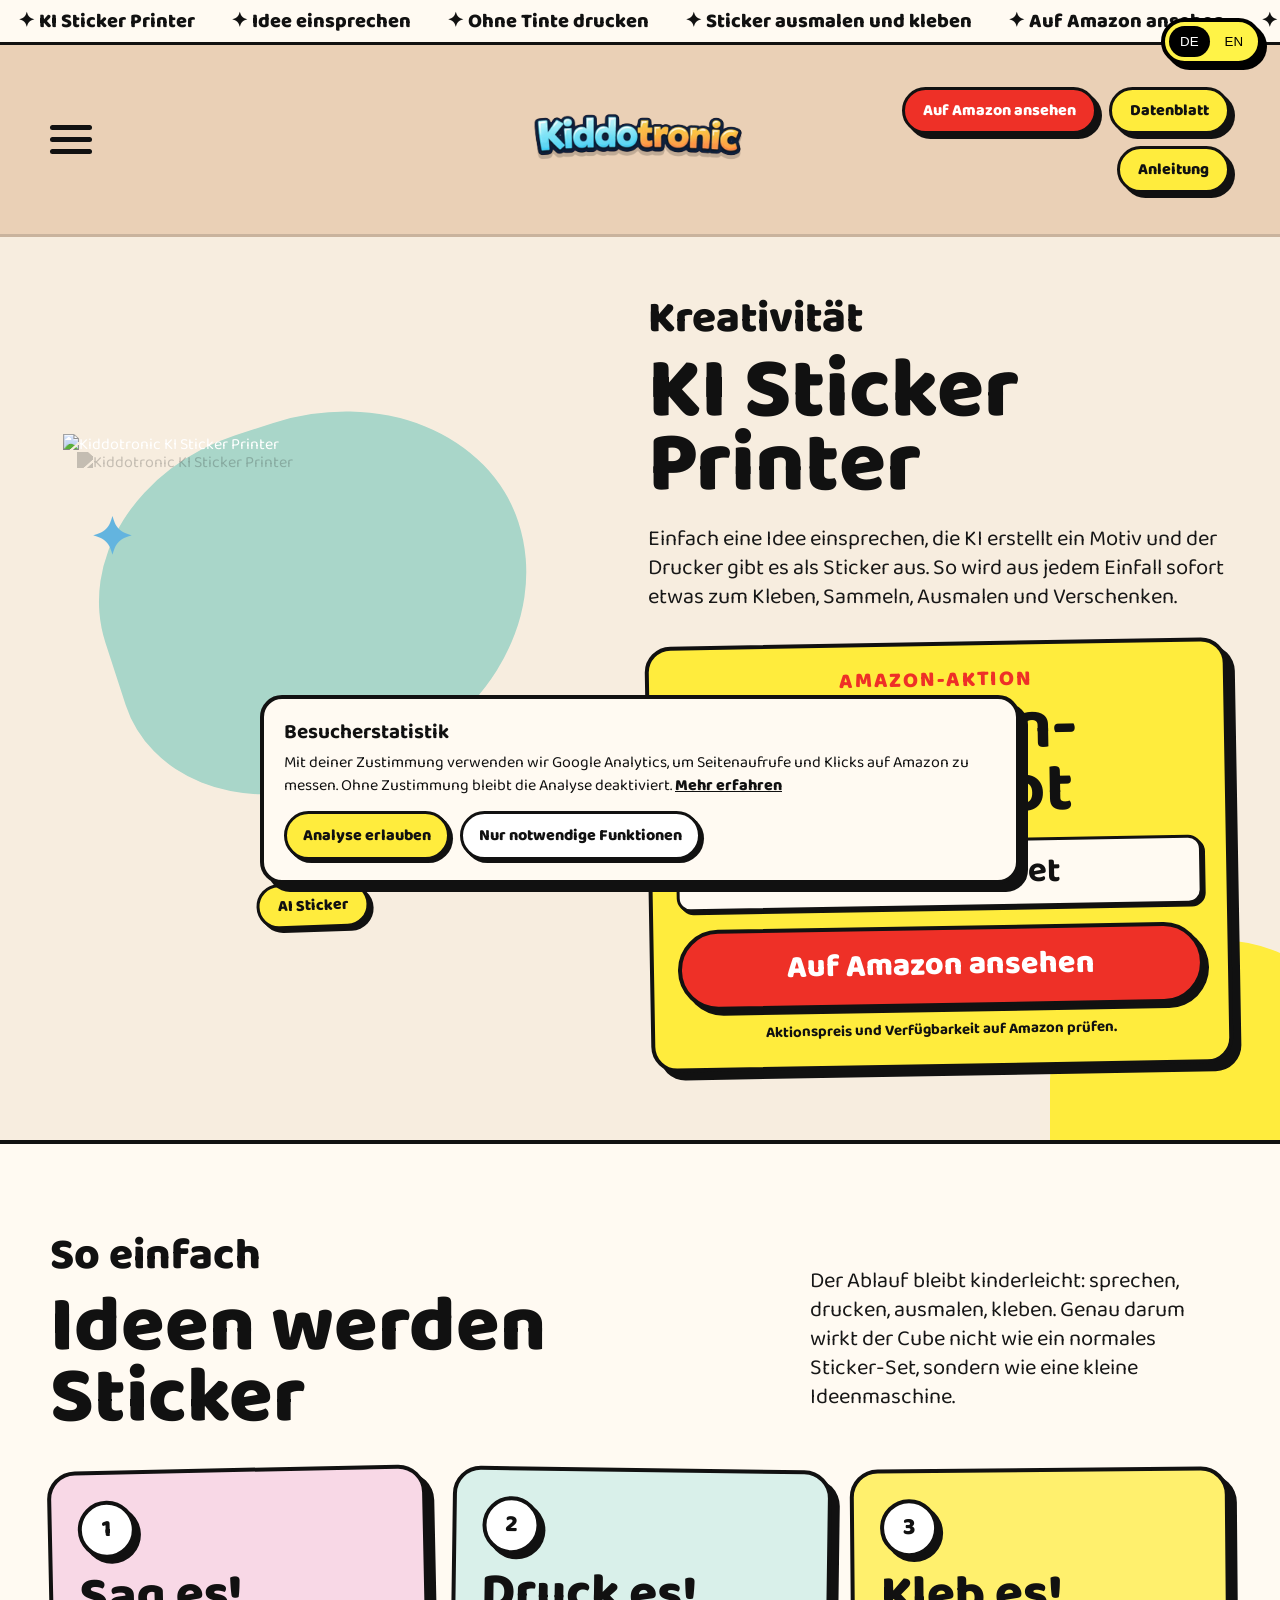
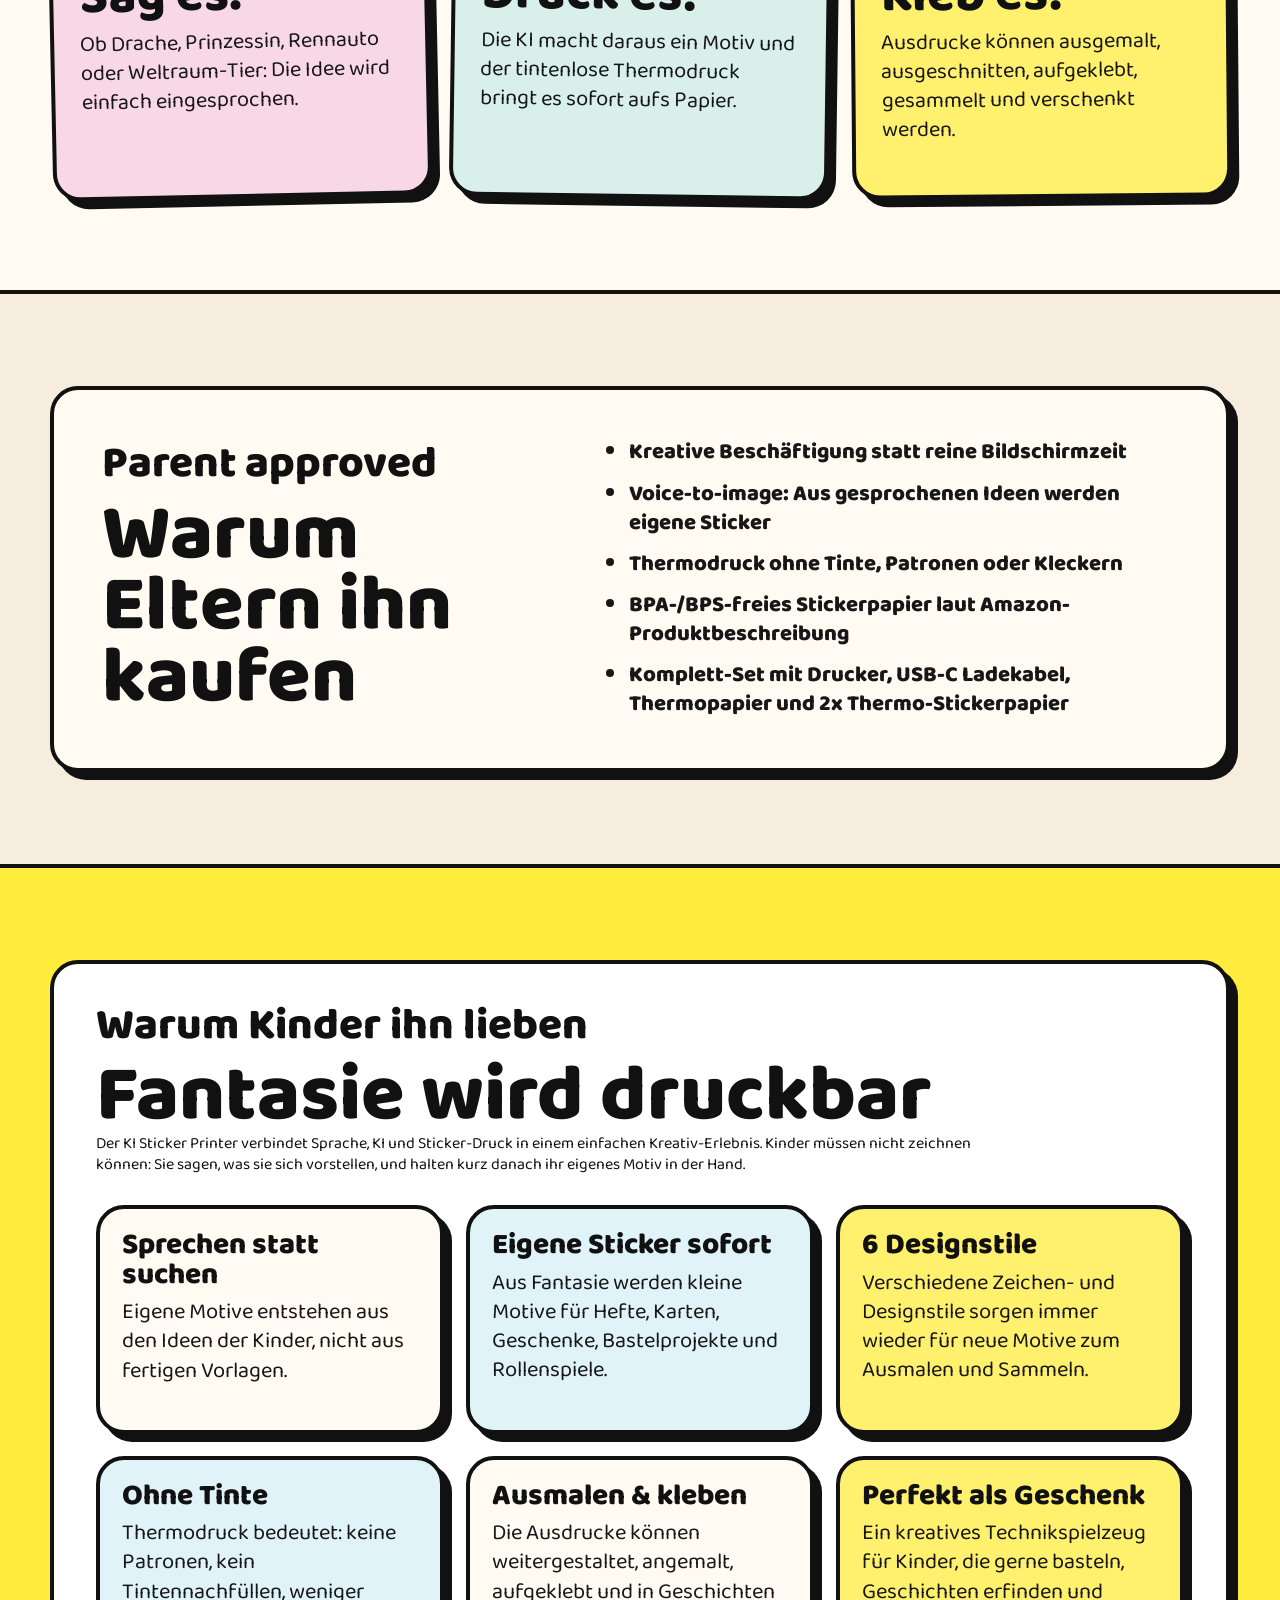
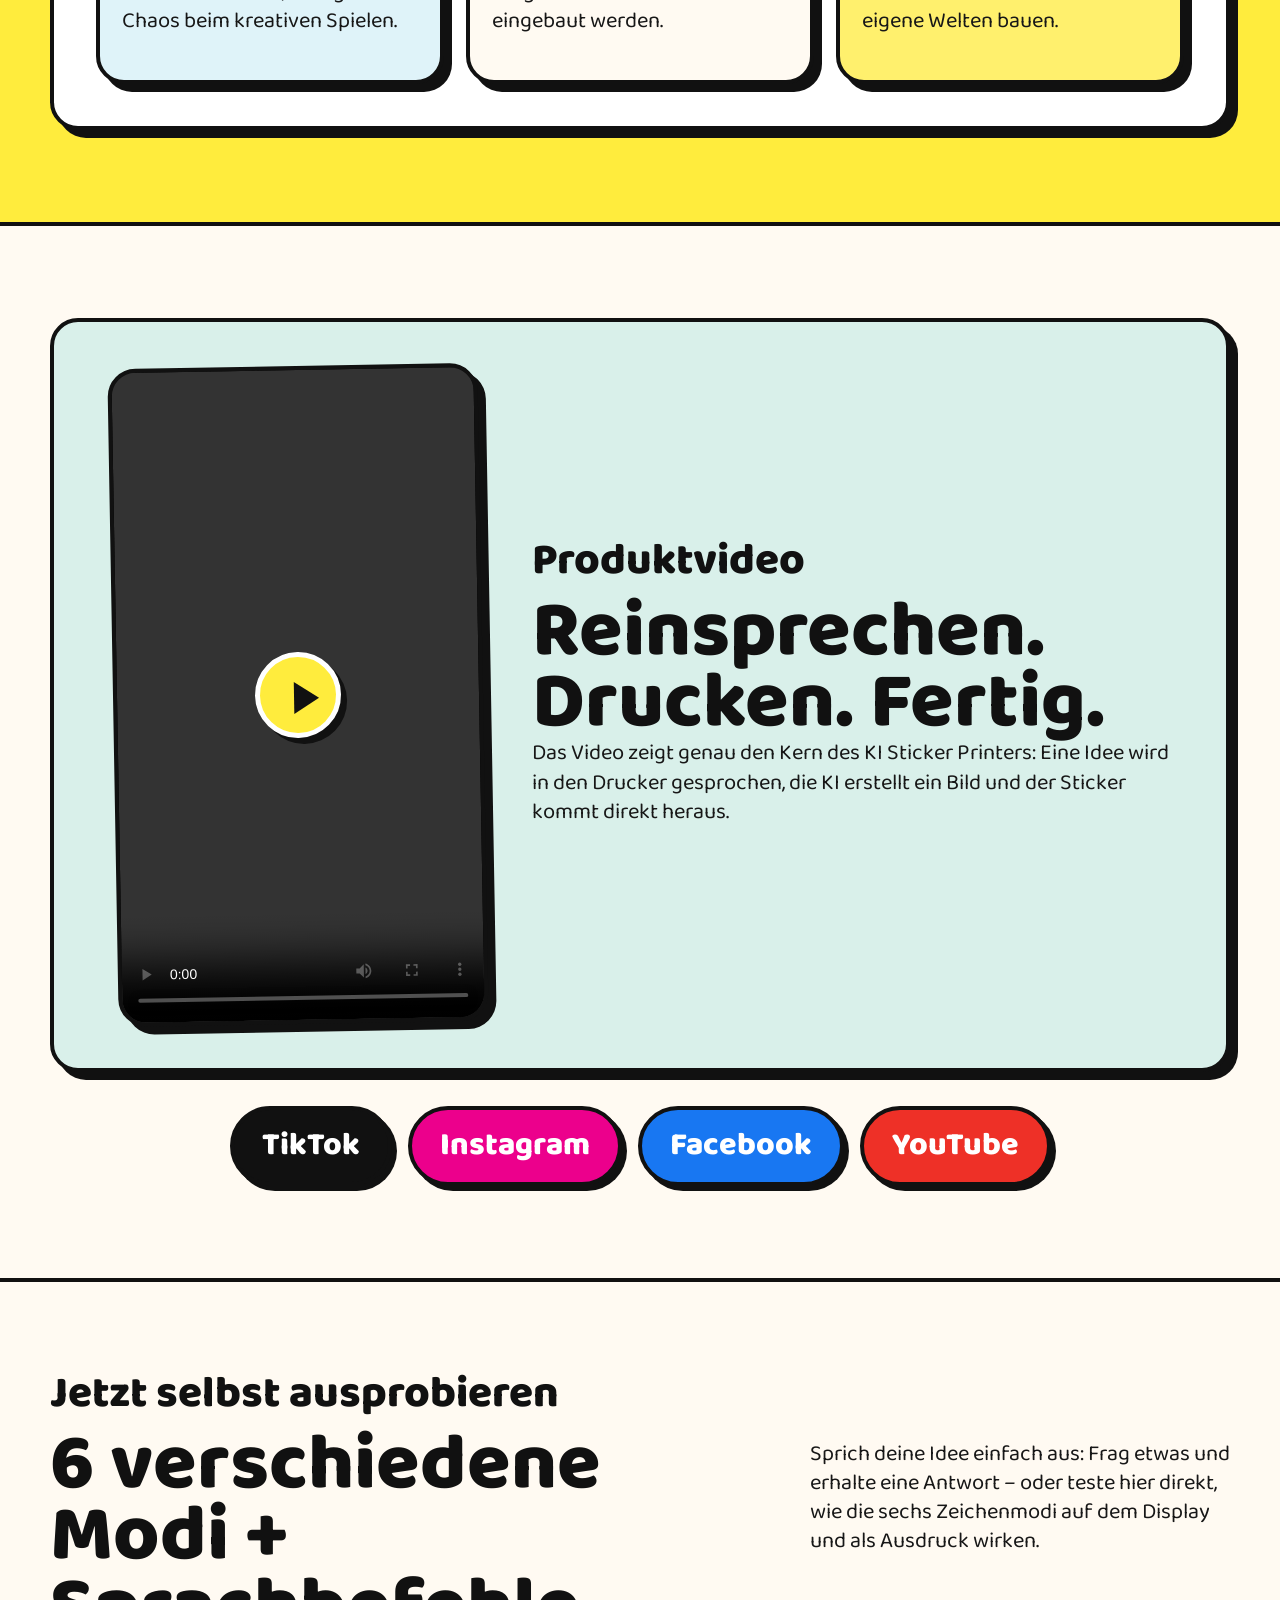
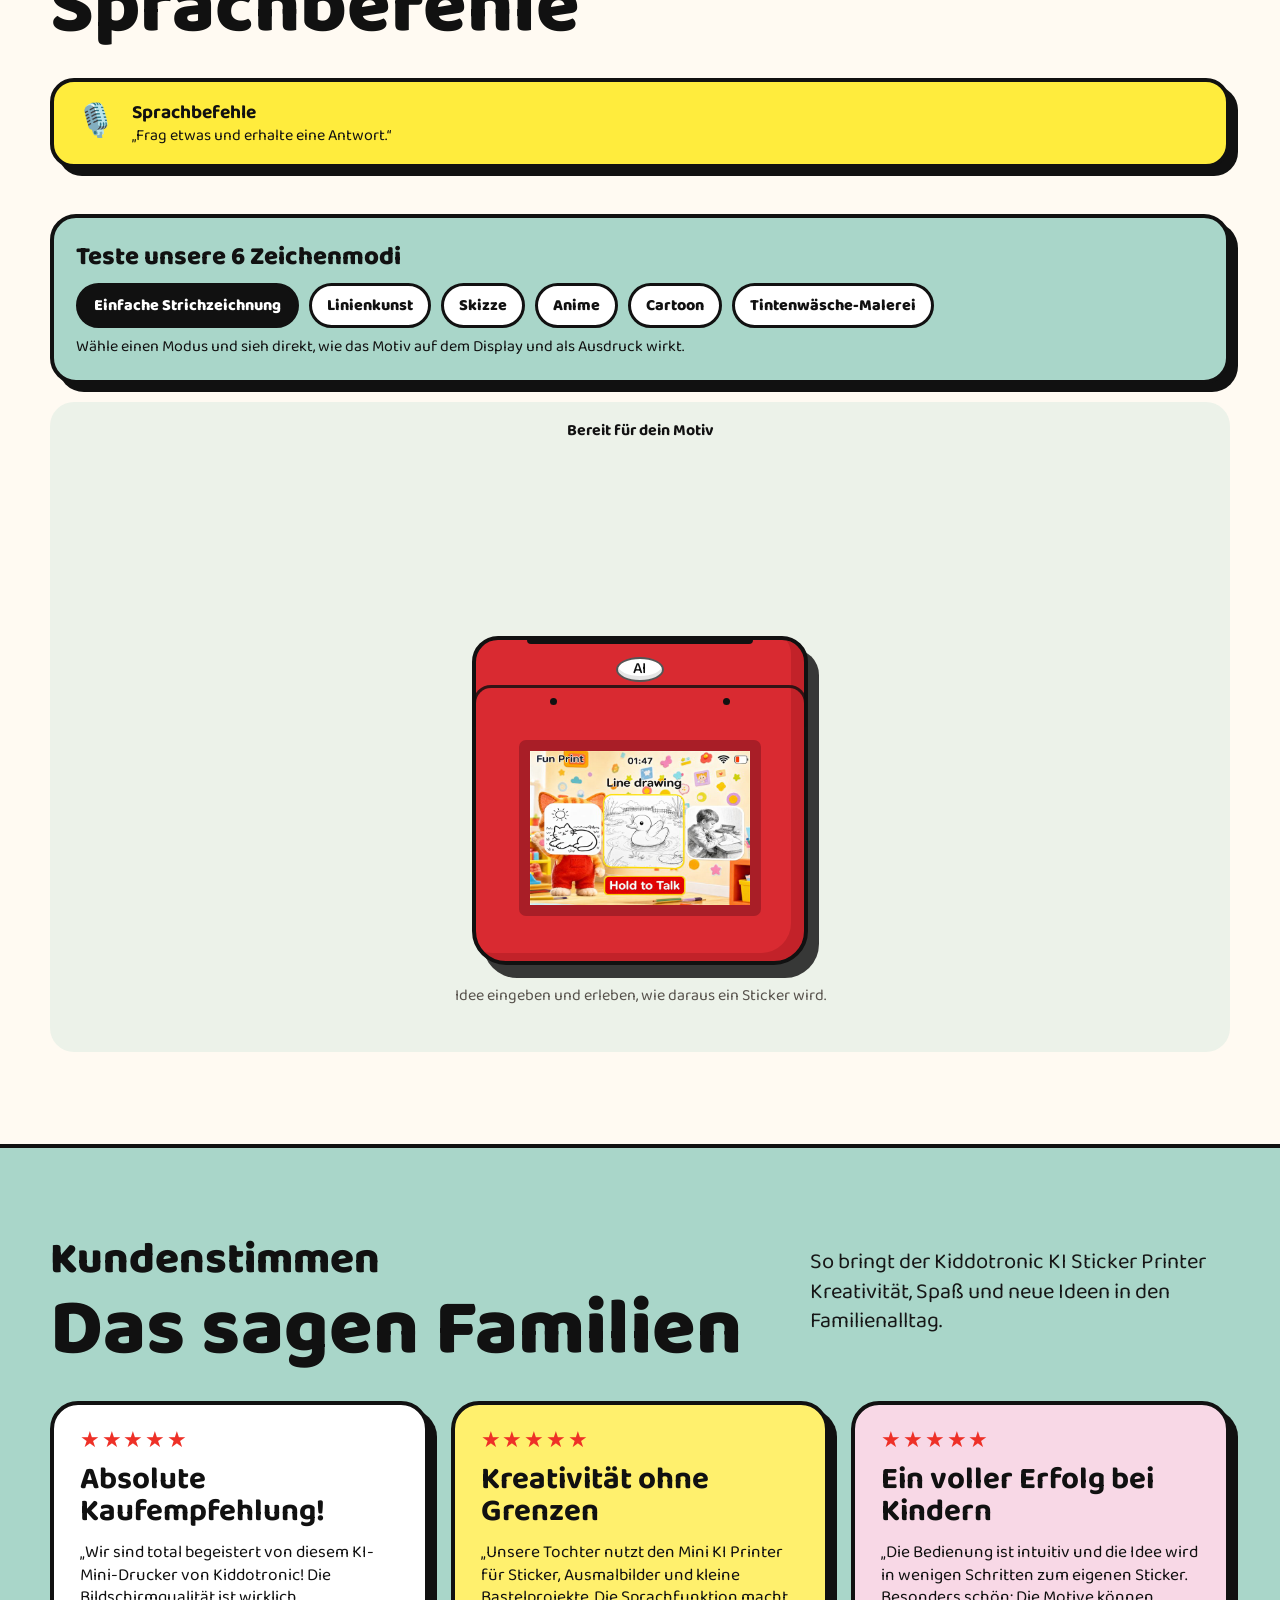
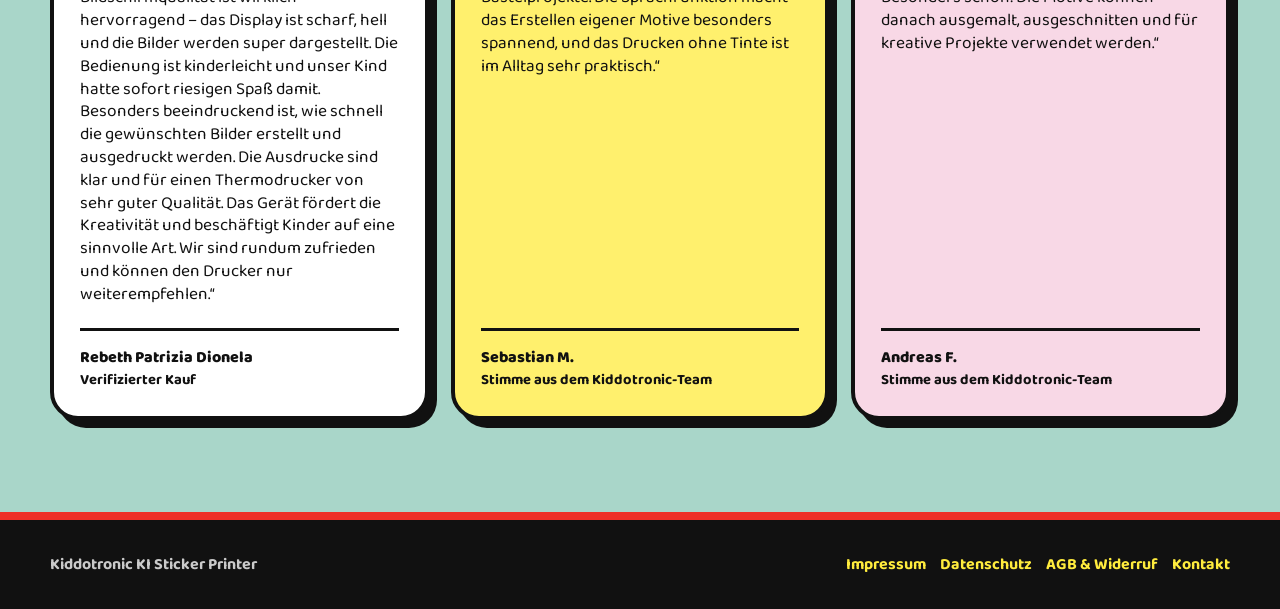
==== index.html @ a95af8b5 "Load fonts locally for privacy" ====
<!DOCTYPE html>
<html lang="de">
<head>
      <link rel="stylesheet" href="fonts.css">
<script src="analytics.js" defer></script>
<meta charset="UTF-8" />
  <meta name="viewport" content="width=device-width, initial-scale=1.0" />
  <meta name="facebook-domain-verification" content="bxe7od254wawn2iqe3v08ebolz5124" />
  <meta name="description" content="Kiddotronic KI Sticker Printer: Idee einsprechen, KI-Motiv erstellen und kreative Sticker sofort drucken." />
  <title>Kiddotronic | KI Sticker Printer</title>
  <link rel="icon" href="/favicon.svg" type="image/svg+xml">
  <link rel="alternate icon" href="/logo-kiddotronic_transparent-01%5B1%5D.png" type="image/png">
  <link rel="apple-touch-icon" href="/logo-kiddotronic_transparent-01%5B1%5D.png">
  <meta property="og:image" content="https://kiddotronic.com/logo-kiddotronic_transparent-01%5B1%5D.png">
  <meta property="og:site_name" content="Kiddotronic">

  <script type="application/ld+json">
    {
      "@context": "https://schema.org",
      "@type": "Organization",
      "name": "Kiddotronic",
      "url": "https://kiddotronic.com/",
      "logo": "https://kiddotronic.com/logo-kiddotronic_transparent-01%5B1%5D.png",
      "sameAs": ["https://www.instagram.com/kiddotronic/", "https://www.facebook.com/people/Kiddotronic/61590420814202/", "https://www.tiktok.com/@kiddotronic", "https://youtube.com/@kiddotronic?si=j9I9fKxgDftwig69"],
      "parentOrganization": { "@type": "Organization", "name": "SEMA Solutions e.U." }
    }
  </script>
  <style>
    :root {
      --ink: #111111;
      --paper: #f7eddf;
      --paper-light: #fffaf2;
      --sand: #ead0b6;
      --mint: #a9d6c9;
      --yellow: #ffec3d;
      --red: #ee3027;
      --blue: #63b4df;
      --pink: #f5aac8;
      --white: #fff;
      --shadow: 8px 8px 0 var(--ink);
    }

    * { box-sizing: border-box; }
    html { scroll-behavior: smooth; }

    body {
      margin: 0;
      min-height: 100vh;
      font-family: "Baloo 2", Arial, sans-serif;
      color: var(--ink);
      background: var(--paper);
      line-height: 1.32;
      overflow-x: hidden;
    }

    h1, h2, h3, p { margin-top: 0; }

    h1, h2, .approved-title, .step-card strong, .benefit-item strong, .hero-kicker, .section-kicker {
      font-family: "Baloo 2", Arial, sans-serif !important;
      color: var(--ink) !important;
      -webkit-text-stroke: 0 !important;
      text-shadow: none !important;
      letter-spacing: 0 !important;
      font-weight: 800 !important;
      font-style: normal !important;
      text-transform: none;
    }

    .marquee {
      overflow: hidden;
      white-space: nowrap;
      background: var(--paper-light);
      border-bottom: 3px solid var(--ink);
      font-weight: 800;
      font-size: clamp(1rem, 2vw, 1.25rem);
    }

    .marquee-track {
      display: inline-flex;
      min-width: 200%;
      animation: scroll 24s linear infinite;
    }

    .marquee-track span { padding: 8px 18px; }

    @keyframes scroll {
      from { transform: translateX(0); }
      to { transform: translateX(-50%); }
    }

    .container {
      width: min(1180px, calc(100% - 36px));
      margin: 0 auto;
    }

    .nav {
      position: relative;
      z-index: 10;
      background: var(--sand);
      border-bottom: 3px solid rgba(16,16,16,.15);
    }

    .nav .container {
      min-height: 84px;
      display: grid;
      grid-template-columns: 1fr auto 1fr;
      align-items: center;
      gap: 18px;
    }

    .menu-toggle {
      width: 52px;
      height: 44px;
      display: grid;
      gap: 7px;
      align-content: center;
      justify-content: start;
      padding: 0;
      border: 0;
      background: transparent;
      cursor: pointer;
    }

    .menu-toggle span {
      display: block;
      width: 42px;
      height: 5px;
      border-radius: 999px;
      background: var(--ink);
      transition: transform .18s ease, opacity .18s ease;
    }

    .menu-toggle[aria-expanded="true"] span:nth-child(1) { transform: translateY(12px) rotate(45deg); }
    .menu-toggle[aria-expanded="true"] span:nth-child(2) { opacity: 0; }
    .menu-toggle[aria-expanded="true"] span:nth-child(3) { transform: translateY(-12px) rotate(-45deg); }

    .menu-panel {
      display: none;
      border-top: 3px solid rgba(16,16,16,.18);
      background: var(--paper-light);
    }

    .menu-panel.is-open { display: block; }

    .menu-panel-inner {
      width: min(1180px, calc(100% - 36px));
      margin: 0 auto;
      padding: 18px 0 22px;
      display: flex;
      gap: 14px;
      flex-wrap: wrap;
    }

    .brand img {
      display: block;
      width: min(250px, 50vw);
      height: auto;
      filter: drop-shadow(0 4px 0 rgba(0,0,0,.18));
    }

    .nav-actions {
      justify-self: end;
      display: flex;
      align-items: center;
      justify-content: flex-end;
      gap: 12px;
      flex-wrap: wrap;
    }

    .nav-link, .btn {
      display: inline-flex;
      align-items: center;
      justify-content: center;
      min-height: 46px;
      padding: 10px 18px;
      border: 3px solid var(--ink);
      border-radius: 999px;
      background: var(--yellow);
      color: var(--ink);
      text-decoration: none;
      font-weight: 800;
      box-shadow: 5px 5px 0 var(--ink);
      transition: transform .15s ease, box-shadow .15s ease;
    }

    .btn {
      min-height: 68px;
      padding: 15px 28px;
      border-width: 4px;
      font-size: clamp(1.25rem, 2.8vw, 2rem);
    }

    .nav-link:hover, .btn:hover {
      transform: translate(4px, 4px);
      box-shadow: 2px 2px 0 var(--ink);
    }

    .nav-link.amazon-link, .btn.product { background: var(--red); color: var(--white); }
    .btn.manual { background: var(--blue); }
    .btn.instagram { background: #ec008c; color: var(--white); }
    .btn.facebook { background: #1877f2; color: var(--white); }
    .btn.tiktok { background: var(--ink); color: var(--white); }
    .btn.youtube { background: var(--red); color: var(--white); }

    .hero {
      position: relative;
      min-height: calc(100vh - 132px);
      display: grid;
      align-items: center;
      padding: 62px 0 72px;
      background: var(--paper);
      overflow: hidden;
    }

    .hero::before, .hero::after {
      content: "";
      position: absolute;
      border-radius: 48% 52% 58% 42%;
      z-index: 0;
    }

    .hero::before {
      width: 430px;
      height: 360px;
      left: 8%;
      top: 20%;
      transform: rotate(-18deg);
      background: var(--mint);
    }

    .hero::after {
      width: 320px;
      height: 320px;
      right: -90px;
      bottom: -120px;
      background: var(--yellow);
    }

    .sparkle {
      position: absolute;
      z-index: 1;
      color: var(--pink);
      font-size: clamp(2rem, 4vw, 4rem);
      font-weight: 800;
      pointer-events: none;
    }

    .sparkle.one { left: 7%; top: 30%; color: var(--blue); }
    .sparkle.two { right: 14%; top: 48%; color: var(--pink); }

    .hero-inner {
      position: relative;
      z-index: 2;
      display: grid;
      grid-template-columns: minmax(290px, .95fr) minmax(0, 1.05fr);
      gap: clamp(28px, 6vw, 72px);
      align-items: center;
    }

    .cube-stage {
      position: relative;
      min-height: 460px;
      display: grid;
      place-items: center;
    }

    .visual-card {
      width: min(100%, 500px);
      aspect-ratio: 1 / 1;
      display: grid;
      place-items: center;
      position: relative;
      background: transparent;
      color: var(--white);
      text-decoration: none;
    }

    .visual-card img {
      width: 100%;
      height: 100%;
      display: block;
      object-fit: contain;
      object-position: center;
      filter: drop-shadow(14px 18px 0 rgba(16,16,16,.22));
    }

    .mini-note {
      position: absolute;
      left: 50%;
      bottom: 6px;
      transform: translateX(-50%) rotate(-2deg);
      padding: 9px 18px;
      font-weight: 800;
      background: var(--yellow);
      color: var(--ink);
      border: 3px solid var(--ink);
      border-radius: 999px;
      box-shadow: 4px 4px 0 var(--ink);
      white-space: nowrap;
    }

    .hero-copy { max-width: 660px; }

    h1 {
      margin-bottom: 22px;
      font-size: clamp(3.25rem, 6.7vw, 6.2rem);
      line-height: .86;
    }

    h1 span { display: block; }

    h2 {
      margin-bottom: 0;
      font-size: clamp(2.7rem, 6.2vw, 5.1rem);
      line-height: .9;
    }

    .hero-kicker, .section-kicker {
      display: block;
      margin-bottom: 14px;
      font-size: clamp(1.75rem, 3.6vw, 2.75rem);
      line-height: .95;
    }

    .hero-copy p, .section-copy p, .step-card p, .parent-list li, .benefit-item p, .video-copy p {
      color: #171717;
      font-size: clamp(1.12rem, 2vw, 1.38rem);
    }

    .actions {
      display: flex;
      flex-wrap: wrap;
      gap: 18px;
      margin-top: 30px;
    }

    .amazon-offer {
      width: min(100%, 610px);
      padding: 20px 24px 24px;
      background: var(--yellow);
      border: 4px solid var(--ink);
      border-radius: 26px;
      box-shadow: var(--shadow);
      transform: rotate(-1deg);
      text-align: center;
    }

    .amazon-offer-label {
      display: block;
      margin-bottom: 2px;
      color: var(--red);
      font-size: clamp(1.05rem, 2vw, 1.35rem);
      font-weight: 800;
      letter-spacing: .08em;
      text-transform: uppercase;
    }

    .amazon-offer strong {
      display: block;
      margin-bottom: 16px;
      font-size: clamp(2.6rem, 5.5vw, 4.8rem);
      line-height: .9;
    }

    .amazon-offer .btn {
      width: 100%;
    }

    .amazon-countdown {
      display: grid;
      grid-template-columns: repeat(4, minmax(0, 1fr));
      gap: 8px;
      margin: 0 0 18px;
    }

    .countdown-part {
      padding: 10px 6px;
      background: var(--paper-light);
      border: 3px solid var(--ink);
      border-radius: 14px;
      box-shadow: 3px 3px 0 var(--ink);
    }

    .countdown-part b,
    .countdown-part span {
      display: block;
    }

    .countdown-part b {
      font-size: clamp(1.5rem, 3vw, 2.2rem);
      line-height: 1;
    }

    .countdown-part span {
      margin-top: 4px;
      font-size: .75rem;
      font-weight: 800;
      text-transform: uppercase;
    }

    .amazon-offer small {
      display: block;
      margin-top: 13px;
      font-size: .95rem;
      font-weight: 700;
    }

    .amazon-offer.is-expired .amazon-countdown {
      grid-template-columns: 1fr;
    }

    .amazon-offer.is-expired .countdown-part {
      padding: 14px;
    }

    .steps-section, .benefits-section, .video-section, .approved-section {
      border-top: 4px solid var(--ink);
      padding: clamp(56px, 8vw, 92px) 0;
    }

    .steps-section { background: var(--paper-light); }
    .benefits-section { background: var(--yellow); }
    .approved-section { background: var(--paper); }
    .video-section { background: var(--paper-light); }

    .section-head {
      display: grid;
      grid-template-columns: minmax(0, 1fr) minmax(260px, 420px);
      align-items: end;
      gap: 28px;
      margin-bottom: 34px;
    }

    .step-grid, .benefits-grid {
      display: grid;
      grid-template-columns: repeat(3, minmax(0, 1fr));
      gap: 22px;
    }

    .step-card, .benefit-item, .approved-card, .video-card {
      background: var(--white);
      border: 4px solid var(--ink);
      border-radius: 28px;
      box-shadow: var(--shadow);
    }

    .step-card {
      min-height: 330px;
      padding: 26px;
      display: grid;
      align-content: space-between;
      overflow: hidden;
    }

    .step-card:nth-child(1) { background: #f8d8e6; transform: rotate(-1.2deg); }
    .step-card:nth-child(2) { background: #d9f0ea; transform: rotate(.8deg); }
    .step-card:nth-child(3) { background: #fff06d; transform: rotate(-.5deg); }

    .step-card strong {
      display: block;
      margin-bottom: 10px;
      font-size: clamp(2.2rem, 4vw, 3.3rem);
      line-height: .85;
    }

    .step-number {
      width: 58px;
      height: 58px;
      display: grid;
      place-items: center;
      margin-bottom: 18px;
      border: 4px solid var(--ink);
      border-radius: 50%;
      background: var(--white);
      box-shadow: 5px 5px 0 var(--ink);
      font-size: 1.5rem;
      font-weight: 800;
    }

    .approved-card {
      display: grid;
      grid-template-columns: minmax(0, .9fr) minmax(0, 1.1fr);
      gap: 34px;
      align-items: center;
      padding: clamp(28px, 5vw, 48px);
      background: var(--paper-light);
    }

    .approved-title {
      font-size: clamp(2.7rem, 6.2vw, 5.1rem);
      line-height: .9;
    }

    .parent-list {
      margin: 0;
      padding-left: 24px;
      display: grid;
      gap: 12px;
      font-weight: 800;
    }

    .benefits-card {
      padding: clamp(22px, 5vw, 42px);
      background: var(--white);
      border: 4px solid var(--ink);
      border-radius: 28px;
      box-shadow: var(--shadow);
    }

    .benefits-head {
      max-width: 900px;
      margin-bottom: 30px;
    }

    .benefit-item {
      min-height: 180px;
      padding: 22px;
      background: var(--paper-light);
    }

    .benefit-item:nth-child(2n) { background: #dff3f9; }
    .benefit-item:nth-child(3n) { background: #fff06d; }

    .benefit-item strong {
      display: block;
      margin-bottom: 8px;
      font-size: clamp(1.35rem, 2.5vw, 1.85rem);
      line-height: 1;
    }

    .video-card {
      display: grid;
      grid-template-columns: minmax(0, 1fr) minmax(250px, 400px);
      gap: 34px;
      align-items: center;
      padding: clamp(24px, 5vw, 44px);
      margin-bottom: 34px;
    }

    .video-card.product-video {
      grid-template-columns: minmax(250px, 400px) minmax(0, 1fr);
      background: #d9f0ea;
    }

    .product-video .video-copy { grid-column: 2; grid-row: 1; }
    .product-video .video-media { grid-column: 1; grid-row: 1; }

    .video-frame {
      width: min(100%, 370px);
      margin: auto;
      position: relative;
      background: var(--ink);
      border: 4px solid var(--ink);
      border-radius: 28px;
      box-shadow: 8px 8px 0 var(--ink);
      overflow: hidden;
      aspect-ratio: 9 / 16;
      transform: rotate(-1deg);
    }

    .video-frame video {
      display: block;
      width: 100%;
      height: 100%;
      object-fit: cover;
      background: var(--ink);
    }

    .video-cover {
      position: absolute;
      inset: 0;
      z-index: 2;
      display: flex;
      align-items: center;
      justify-content: center;
      width: 100%;
      height: 100%;
      padding: 0;
      overflow: hidden;
      cursor: pointer;
      background: transparent;
      border: 0;
      color: var(--ink);
      text-decoration: none;
    }

    .video-cover.is-hidden { display: none; }

    .video-cover img {
      display: block;
      width: 100%;
      height: 100%;
      object-fit: cover;
      object-position: center;
    }

    .play-badge {
      position: absolute;
      left: 50%;
      top: 50%;
      width: 86px;
      height: 86px;
      border: 5px solid var(--white);
      border-radius: 50%;
      background: var(--yellow);
      box-shadow: 6px 6px 0 var(--ink);
      transform: translate(-50%, -50%);
    }

    .play-badge::before {
      content: "";
      position: absolute;
      left: 34px;
      top: 25px;
      width: 0;
      height: 0;
      border-top: 16px solid transparent;
      border-bottom: 16px solid transparent;
      border-left: 25px solid var(--ink);
    }

    .social-buttons {
      display: flex;
      flex-wrap: wrap;
      justify-content: center;
      gap: 16px;
      margin-top: 10px;
    }

    .reviews-section {
      border-top: 4px solid var(--ink);
      padding: clamp(56px, 8vw, 92px) 0;
      background: var(--mint);
    }

    .reviews-section .section-head { align-items: center; }

    .review-grid {
      display: grid;
      grid-template-columns: repeat(3, minmax(0, 1fr));
      gap: 22px;
    }

    .review-card {
      min-height: 100%;
      display: flex;
      flex-direction: column;
      padding: 26px;
      background: var(--white);
      border: 4px solid var(--ink);
      border-radius: 28px;
      box-shadow: var(--shadow);
    }

    .review-card:nth-child(2) { background: #fff06d; }
    .review-card:nth-child(3) { background: #f8d8e6; }

    .review-stars {
      margin-bottom: 12px;
      color: var(--red);
      font-size: 1.35rem;
      letter-spacing: .08em;
      line-height: 1;
    }

    .review-card h3 {
      margin-bottom: 14px;
      font-size: clamp(1.45rem, 2.5vw, 1.95rem);
      line-height: 1;
    }

    .review-card blockquote {
      margin: 0 0 22px;
      font-size: 1.08rem;
      flex: 1;
    }

    .review-author {
      padding-top: 16px;
      border-top: 3px solid var(--ink);
      font-weight: 800;
    }

    .review-label {
      display: block;
      margin-top: 3px;
      font-size: .92rem;
      font-weight: 700;
    }

    .footer {
      background: var(--ink);
      color: rgba(255,255,255,.78);
      border-top: 8px solid var(--red);
      padding: 34px 0;
      font-weight: 700;
    }

    .footer .container {
      display: flex;
      align-items: center;
      justify-content: space-between;
      gap: 16px;
      flex-wrap: wrap;
    }

    .legal-links {
      display: flex;
      align-items: center;
      gap: 14px;
      flex-wrap: wrap;
    }

    .footer a {
      color: var(--yellow);
      text-decoration: none;
    }

    @media (max-width: 920px) {
      .nav .container {
        grid-template-columns: 1fr;
        justify-items: center;
        padding: 16px 0;
      }

      .menu-toggle { justify-self: center; }
      .nav-actions { display: none; }
      .menu-panel-inner { justify-content: center; }
      .hero-inner, .section-head, .approved-card, .video-card, .video-card.product-video, .step-grid, .benefits-grid, .review-grid { grid-template-columns: 1fr; }
      .product-video .video-copy, .product-video .video-media { grid-column: auto; grid-row: auto; }
      .cube-stage { min-height: auto; }
      .hero-copy { max-width: none; }
      .step-card { transform: none !important; }
      .video-frame { transform: none; }
    }

    @media (max-width: 640px) {
      .container { width: min(100% - 24px, 1180px); }
      .menu-panel-inner, .menu-panel-inner .nav-link, .actions, .actions .btn, .social-buttons .btn { width: 100%; }
      h1 { font-size: clamp(3rem, 14vw, 4.6rem); }
      h2, .approved-title { font-size: clamp(2.4rem, 12vw, 4rem); }
      .hero { padding-top: 42px; }
      .video-card { padding: 20px; }
    }
  </style>
  <script src=language.js defer></script>
</head>
<body>
  <div class="marquee" aria-label="Produkt-Hinweis">
    <div class="marquee-track">
      <span>✦ KI Sticker Printer</span><span>✦ Idee einsprechen</span><span>✦ Ohne Tinte drucken</span><span>✦ Sticker ausmalen und kleben</span><span>✦ Auf Amazon ansehen</span>
      <span>✦ KI Sticker Printer</span><span>✦ Idee einsprechen</span><span>✦ Ohne Tinte drucken</span><span>✦ Sticker ausmalen und kleben</span><span>✦ Auf Amazon ansehen</span>
    </div>
  </div>

  <nav class="nav" aria-label="Hauptnavigation">
    <div class="container">
      <button class="menu-toggle" type="button" aria-label="Menü öffnen" aria-controls="site-menu" aria-expanded="false"><span></span><span></span><span></span></button>
      <a class="brand" href="index.html" aria-label="Kiddotronic Startseite"><img src="logo.png" alt="Kiddotronic Logo"></a>
      <div class="nav-actions" aria-label="Wichtige Links">
        <a class="nav-link amazon-link" href="https://www.amazon.de/dp/B0GYMHN6Z5" target="_blank" rel="noopener noreferrer" aria-label="Kiddotronic KI Sticker Printer auf Amazon.de ansehen">Auf Amazon ansehen</a>
        <a class="nav-link" href="datenblatt.html">Datenblatt</a>
        <a class="nav-link" href="anleitung.html">Anleitung</a>
      </div>
    </div>
    <div class="menu-panel" id="site-menu">
      <div class="menu-panel-inner" aria-label="Menülinks">
        <a class="nav-link amazon-link" href="https://www.amazon.de/dp/B0GYMHN6Z5" target="_blank" rel="noopener noreferrer">Auf Amazon ansehen</a>
        <a class="nav-link" href="datenblatt.html">Datenblatt</a>
        <a class="nav-link" href="anleitung.html">Anleitung</a>
        <a class="nav-link" href="impressum.html">Impressum</a>
        <a class="nav-link" href="datenschutz.html">Datenschutz</a>
      </div>
    </div>
  </nav>

  <main class="hero">
    <span class="sparkle one">✦</span>
    <span class="sparkle two">✦</span>
    <div class="container hero-inner">
      <div class="cube-stage">
        <a class="visual-card" href="https://www.amazon.de/dp/B0GYMHN6Z5" target="_blank" rel="noopener noreferrer" aria-label="Kiddotronic KI Sticker Printer auf Amazon ansehen">
          <img src="Kiddotronic%20cube.jpeg?v=4" alt="Kiddotronic KI Sticker Printer">
          <span class="mini-note">AI Sticker</span>
        </a>
      </div>
      <section class="hero-copy" aria-labelledby="headline">
        <span class="hero-kicker">Kreativität</span>
        <h1 id="headline"><span>KI Sticker</span><span>Printer</span></h1>
        <p>Einfach eine Idee einsprechen, die KI erstellt ein Motiv und der Drucker gibt es als Sticker aus. So wird aus jedem Einfall sofort etwas zum Kleben, Sammeln, Ausmalen und Verschenken.</p>
        <div class="actions">
          <div class="amazon-offer" aria-label="Amazon-Aktion: 20 Prozent Rabatt">
            <span class="amazon-offer-label">Amazon-Aktion</span>
            <strong id="amazon-offer-title">20 % Rabatt</strong>
            <div class="amazon-countdown" id="amazon-countdown" data-end="2026-09-03T21:23:35+02:00" role="timer" aria-live="polite" aria-label="Verbleibende Aktionszeit">
              <div class="countdown-part"><b data-days>02</b><span>Tage</span></div>
              <div class="countdown-part"><b data-hours>00</b><span>Std.</span></div>
              <div class="countdown-part"><b data-minutes>00</b><span>Min.</span></div>
              <div class="countdown-part"><b data-seconds>00</b><span>Sek.</span></div>
            </div>
            <a class="btn product" id="amazon-offer-link" href="https://www.amazon.de/dp/B0GYMHN6Z5" target="_blank" rel="noopener noreferrer">Jetzt 20 % sichern</a>
            <small>Aktionspreis und Verfügbarkeit auf Amazon prüfen.</small>
          </div>
        </div>
      </section>
    </div>
  </main>

  <section class="steps-section" aria-labelledby="steps-title">
    <div class="container">
      <div class="section-head">
        <div>
          <span class="section-kicker">So einfach</span>
          <h2 id="steps-title">Ideen werden Sticker</h2>
        </div>
        <div class="section-copy">
          <p>Der Ablauf bleibt kinderleicht: sprechen, drucken, ausmalen, kleben. Genau darum wirkt der Cube nicht wie ein normales Sticker-Set, sondern wie eine kleine Ideenmaschine.</p>
        </div>
      </div>
      <div class="step-grid">
        <article class="step-card"><div><span class="step-number">1</span><strong>Sag es!</strong><p>Ob Drache, Prinzessin, Rennauto oder Weltraum-Tier: Die Idee wird einfach eingesprochen.</p></div></article>
        <article class="step-card"><div><span class="step-number">2</span><strong>Druck es!</strong><p>Die KI macht daraus ein Motiv und der tintenlose Thermodruck bringt es sofort aufs Papier.</p></div></article>
        <article class="step-card"><div><span class="step-number">3</span><strong>Kleb es!</strong><p>Ausdrucke können ausgemalt, ausgeschnitten, aufgeklebt, gesammelt und verschenkt werden.</p></div></article>
      </div>
    </div>
  </section>

  <section class="approved-section" aria-labelledby="approved-title">
    <div class="container">
      <div class="approved-card">
        <div>
          <span class="section-kicker">Parent approved</span>
          <div class="approved-title" id="approved-title">Warum Eltern ihn kaufen</div>
        </div>
        <ul class="parent-list">
          <li>Kreative Beschäftigung statt reine Bildschirmzeit</li>
          <li>Voice-to-image: Aus gesprochenen Ideen werden eigene Sticker</li>
          <li>Thermodruck ohne Tinte, Patronen oder Kleckern</li>
          <li>BPA-/BPS-freies Stickerpapier laut Amazon-Produktbeschreibung</li>
          <li>Komplett-Set mit Drucker, USB-C Ladekabel, Thermopapier und 2x Thermo-Stickerpapier</li>
        </ul>
      </div>
    </div>
  </section>

  <section class="benefits-section" aria-labelledby="benefits-title">
    <div class="container">
      <div class="benefits-card">
        <div class="benefits-head">
          <span class="section-kicker">Warum Kinder ihn lieben</span>
          <h2 id="benefits-title">Fantasie wird druckbar</h2>
          <p>Der KI Sticker Printer verbindet Sprache, KI und Sticker-Druck in einem einfachen Kreativ-Erlebnis. Kinder müssen nicht zeichnen können: Sie sagen, was sie sich vorstellen, und halten kurz danach ihr eigenes Motiv in der Hand.</p>
        </div>
        <div class="benefits-grid">
          <article class="benefit-item"><strong>Sprechen statt suchen</strong><p>Eigene Motive entstehen aus den Ideen der Kinder, nicht aus fertigen Vorlagen.</p></article>
          <article class="benefit-item"><strong>Eigene Sticker sofort</strong><p>Aus Fantasie werden kleine Motive für Hefte, Karten, Geschenke, Bastelprojekte und Rollenspiele.</p></article>
          <article class="benefit-item"><strong>6 Designstile</strong><p>Verschiedene Zeichen- und Designstile sorgen immer wieder für neue Motive zum Ausmalen und Sammeln.</p></article>
          <article class="benefit-item"><strong>Ohne Tinte</strong><p>Thermodruck bedeutet: keine Patronen, kein Tintennachfüllen, weniger Chaos beim kreativen Spielen.</p></article>
          <article class="benefit-item"><strong>Ausmalen & kleben</strong><p>Die Ausdrucke können weitergestaltet, angemalt, aufgeklebt und in Geschichten eingebaut werden.</p></article>
          <article class="benefit-item"><strong>Perfekt als Geschenk</strong><p>Ein kreatives Technikspielzeug für Kinder, die gerne basteln, Geschichten erfinden und eigene Welten bauen.</p></article>
        </div>
      </div>
    </div>
  </section>

  <section class="video-section" aria-labelledby="product-video-title">
    <div class="container">
      <div class="video-card product-video">
        <div class="video-copy"><span class="section-kicker">Produktvideo</span><h2 id="product-video-title">Reinsprechen. Drucken. Fertig.</h2><p>Das Video zeigt genau den Kern des KI Sticker Printers: Eine Idee wird in den Drucker gesprochen, die KI erstellt ein Bild und der Sticker kommt direkt heraus.</p></div>
        <div class="video-media"><div class="video-frame"><video id="product-demo-video" controls playsinline preload="metadata"><source src="assets/kiddotronic-q15-landingpage-video.mp4" type="video/mp4">Ihr Browser kann dieses Video nicht abspielen.</video><button class="video-cover" type="button" data-video-trigger="product-demo-video" aria-label="Produktvideo abspielen"><span class="play-badge" aria-hidden="true"></span></button></div></div>
      </div>
      <div class="social-buttons" aria-label="Kiddotronic Social Media">
        <a class="btn tiktok" href="https://www.tiktok.com/@kiddotronic" target="_blank" rel="noopener noreferrer">TikTok</a>
        <a class="btn instagram" href="https://www.instagram.com/kiddotronic/" target="_blank" rel="noopener noreferrer">Instagram</a>
        <a class="btn facebook" href="https://www.facebook.com/people/Kiddotronic/61590420814202/" target="_blank" rel="noopener noreferrer">Facebook</a>
        <a class="btn youtube" href="https://youtube.com/@kiddotronic?si=j9I9fKxgDftwig69" target="_blank" rel="noopener noreferrer">YouTube</a>
      </div>
    </div>
  </section>

  <section class="mode-demo-section" id="mode-demo" aria-labelledby="mode-demo-title">
    <div class="container">
      <div class="section-head">
        <div>
          <span class="section-kicker">Jetzt selbst ausprobieren</span>
          <h2 id="mode-demo-title">6 verschiedene Modi + Sprachbefehle</h2>
        </div>
        <div class="section-copy">
          <p>Sprich deine Idee einfach aus: Frag etwas und erhalte eine Antwort – oder teste hier direkt, wie die sechs Zeichenmodi auf dem Display und als Ausdruck wirken.</p>
        </div>
      </div>
      <div class="voice-command-card">
        <span class="voice-icon" aria-hidden="true">🎙️</span>
        <div><strong>Sprachbefehle</strong><span>„Frag etwas und erhalte eine Antwort.“</span></div>
      </div>
      <style>
        .mode-demo-section { border-top: 4px solid var(--ink); padding: clamp(56px, 8vw, 92px) 0; background: var(--paper-light); }
        .mode-demo-section .section-head { align-items: center; }
        .voice-command-card { display: flex; align-items: center; gap: 16px; margin: 0 0 24px; padding: 18px 22px; background: var(--yellow); border: 4px solid var(--ink); border-radius: 24px; box-shadow: var(--shadow); }
        .voice-command-card .voice-icon { font-size: 2rem; }
        .voice-command-card strong, .voice-command-card span { display: block; }
        .voice-command-card strong { font-size: 1.2rem; }
        #kiddotronic-ai-demo { --foreground: var(--ink); --card: var(--white); --card-foreground: var(--ink); --primary: var(--ink); --primary-foreground: var(--white); --accent: var(--mint); --muted-foreground: #56514b; --destructive: var(--red); --viz-series-1: var(--blue); --viz-series-2: var(--yellow); width: 100%; }
        #kiddotronic-ai-demo .kd-controls { padding: 22px; background: var(--mint); border: 4px solid var(--ink); border-radius: 26px; box-shadow: var(--shadow); }
        #kiddotronic-ai-demo .viz-controls { display: flex; flex-wrap: wrap; gap: 10px; margin-top: 10px; }
        #kiddotronic-ai-demo .viz-controls .btn { min-height: 44px; padding: 9px 15px; font: inherit; font-weight: 800; color: var(--ink); background: var(--white); border: 3px solid var(--ink); border-radius: 999px; box-shadow: none; cursor: pointer; }
        #kiddotronic-ai-demo .viz-controls .btn.btn-primary { color: var(--white); background: var(--ink); }
        #kiddotronic-ai-demo .viz-controls .btn:disabled { cursor: wait; opacity: .72; }
        #kiddotronic-ai-demo .form-label { font-size: clamp(1.25rem, 2vw, 1.6rem); font-weight: 800; }
        #kiddotronic-ai-demo .kd-examples { margin-top: 12px; }
        @media (max-width: 600px) {
          .voice-command-card { align-items: flex-start; }
          #kiddotronic-ai-demo .kd-controls {
            position: sticky;
            top: 8px;
            z-index: 30;
            margin-bottom: 12px;
            padding: 10px 12px;
            border-width: 3px;
            border-radius: 18px;
            box-shadow: 4px 4px 0 var(--ink);
          }
          #kiddotronic-ai-demo .form-label {
            font-size: 1.05rem;
          }
          #kiddotronic-ai-demo .viz-controls {
            flex-wrap: nowrap;
            overflow-x: auto;
            overscroll-behavior-inline: contain;
            scroll-snap-type: inline proximity;
            scrollbar-width: none;
            gap: 8px;
            margin-top: 6px;
            padding: 2px 2px 6px;
          }
          #kiddotronic-ai-demo .viz-controls::-webkit-scrollbar { display: none; }
          #kiddotronic-ai-demo .viz-controls .btn {
            flex: 0 0 auto;
            width: auto;
            min-height: 38px;
            padding: 6px 11px;
            border-width: 2px;
            scroll-snap-align: start;
            white-space: nowrap;
          }
          #kiddotronic-ai-demo .kd-examples { display: none; }
        }
      </style>
﻿<div id="kiddotronic-ai-demo" class="kd-demo">
  <div class="kd-controls card">
    <div class="form-label">Teste unsere 6 Zeichenmodi</div>
    <div class="viz-controls" id="kd-choices">
      <button class="btn btn-primary" type="button" data-motif="dog" aria-pressed="true">Einfache Strichzeichnung</button>
      <button class="btn" type="button" data-motif="lineart" aria-pressed="false">Linienkunst</button>
      <button class="btn" type="button" data-motif="sketch" aria-pressed="false">Skizze</button>
      <button class="btn" type="button" data-motif="anime" aria-pressed="false">Anime</button>
      <button class="btn" type="button" data-motif="cartoon" aria-pressed="false">Cartoon</button>
      <button class="btn" type="button" data-motif="inkwash" aria-pressed="false">Tintenwäsche-Malerei</button>
    </div>
    <div class="kd-examples text-small text-muted">Wähle einen Modus und sieh direkt, wie das Motiv auf dem Display und als Ausdruck wirkt.</div>
  </div>

  <div class="kd-stage" aria-live="polite">
    <div class="kd-thought" id="kd-thought"><span></span><span></span><span></span><b id="kd-status">Bereit für dein Motiv</b></div>
    <div class="kd-printer" aria-label="Animation des Kiddotronic KI Sticker Printers">
      <img class="kd-product-photo" src="[data-uri]" alt="Originaler roter Kiddotronic KI Sticker Printer">
      <div class="kd-feed" id="kd-feed">
      <div class="kd-paper" id="kd-paper">
        <img id="kd-print-art" src="[data-uri]" alt="KI-Linienbild: Ein Hund sitzt auf einer Katze">
        <div class="kd-cut">✂</div>
      </div>
      </div>
      <div class="kd-top"><div class="kd-logo"><span>Kiddo</span><b>tronic</b></div></div>
      <div class="kd-slot"></div>
      <div class="kd-button"></div>
      <div class="kd-body">
<div class="kd-screen"><img id="kd-screen-art" src="[data-uri]" alt="Vorschau des KI-Linienbildes"></div>
        <div class="kd-dot kd-dot-one"></div><div class="kd-dot kd-dot-two"></div>
      </div>
    </div>
    <p class="kd-caption" id="kd-caption">Idee eingeben und erleben, wie daraus ein Sticker wird.</p>
  </div>
</div>

<style>
  #kiddotronic-ai-demo { color: var(--foreground); width: 100%; }
  #kiddotronic-ai-demo .kd-controls { margin-bottom: 18px; }
  #kiddotronic-ai-demo .viz-controls { align-items: end; }
  #kiddotronic-ai-demo .form-control { flex: 1 1 340px; }
  #kiddotronic-ai-demo .kd-examples { margin-top: 8px; }
  #kiddotronic-ai-demo .kd-stage { position: relative; min-height: 650px; display: flex; flex-direction: column; align-items: center; justify-content: flex-start; overflow: hidden; background: color-mix(in srgb, var(--accent) 22%, transparent); border-radius: 24px; padding: 72px 20px 28px; }
  #kiddotronic-ai-demo .kd-printer { position: relative; flex: 0 0 auto; width: min(390px, 84vw); aspect-ratio: 1 / 1.08; margin-top: 70px; }
  #kiddotronic-ai-demo .kd-product-photo { display: none; }
  #kiddotronic-ai-demo .kd-body { position: absolute; z-index: 4; left: 7%; right: 7%; top: 22%; bottom: 0; background: #d92a31; border: 4px solid var(--foreground); border-radius: 26px 26px 34px 34px; box-shadow: inset -13px -8px 0 rgba(90,0,8,.18), 11px 13px 0 color-mix(in srgb, var(--foreground) 82%, transparent); pointer-events: none; }
  #kiddotronic-ai-demo .kd-body::before { content: ""; position: absolute; left: -3px; right: -3px; top: 14%; height: 12%; border: 3px solid color-mix(in srgb, var(--foreground) 82%, transparent); border-bottom: 0; border-radius: 18px 18px 0 0; }
  #kiddotronic-ai-demo .kd-top, #kiddotronic-ai-demo .kd-logo { display: none; }
  #kiddotronic-ai-demo .kd-slot { display: block; position: absolute; z-index: 6; top: 22%; left: 21%; width: 58%; height: 8px; border-radius: 99px; background: var(--foreground); }
  #kiddotronic-ai-demo .kd-button { display: block; position: absolute; z-index: 9; top: 27%; left: 50%; width: 48px; height: 25px; transform: translateX(-50%); border-radius: 50%; background: #fff; border: 2px solid #555; box-shadow: inset 0 -4px 0 rgba(0,0,0,.10); }
  #kiddotronic-ai-demo .kd-button::after { content: "AI"; position: absolute; inset: 0; display: flex; align-items: center; justify-content: center; color: var(--foreground); font-family: "Baloo 2", Arial, sans-serif; font-weight: 500; letter-spacing: -.04em; line-height: 1; transform: translate(-.5px, -1.5px); }
  #kiddotronic-ai-demo .kd-dot { display: block; top: 16%; width: 4px; height: 4px; }
  #kiddotronic-ai-demo .kd-logo { position: absolute; top: 16%; left: 43%; transform: rotate(2deg); color: var(--foreground); font-weight: 500; white-space: nowrap; }
  #kiddotronic-ai-demo .kd-logo span { color: var(--viz-series-1); }
  #kiddotronic-ai-demo .kd-logo b { color: var(--viz-series-2); font-weight: 500; }
  #kiddotronic-ai-demo .kd-screen { position: absolute; z-index: 5; left: 13%; right: 13%; top: 31%; bottom: 14%; width: auto; height: auto; background: var(--foreground); border: 11px solid #a91e27; border-radius: 7px; overflow: hidden; transform: none; opacity: 1; }
  #kiddotronic-ai-demo .kd-screen img { display: block; width: 100%; height: 100%; object-fit: fill; filter: none; }
  #kiddotronic-ai-demo .kd-dot { position: absolute; top: 18%; width: 7px; height: 7px; border-radius: 50%; background: var(--foreground); }
  #kiddotronic-ai-demo .kd-dot-one { left: 22.5%; } #kiddotronic-ai-demo .kd-dot-two { right: 22.5%; }
  #kiddotronic-ai-demo .kd-feed { position: absolute; z-index: 7; left: 28%; top: -24%; width: 44%; height: 46%; overflow: hidden; }
  #kiddotronic-ai-demo .kd-feed.is-tearing { overflow: visible; }
  #kiddotronic-ai-demo .kd-paper { position: absolute; left: 0; bottom: -100%; width: 100%; height: 100%; padding: 7px 7px 11px; color: var(--foreground); background: var(--primary-foreground); border: 2px solid var(--foreground); transition: bottom 1.4s cubic-bezier(.2,.8,.2,1), opacity .35s ease; overflow: hidden; }
  #kiddotronic-ai-demo .kd-paper img { width: 100%; height: auto; display: block; filter: grayscale(1) contrast(1.15); }
  #kiddotronic-ai-demo .kd-paper.is-printing { bottom: 0; }
  #kiddotronic-ai-demo .kd-paper.is-resetting { bottom: -100%; opacity: 0; transition: none; animation: none; }
  #kiddotronic-ai-demo .kd-paper.is-torn { clip-path: polygon(0 0,100% 0,100% 93%,96% 100%,91% 94%,86% 100%,81% 93%,76% 99%,71% 94%,66% 100%,61% 93%,56% 99%,51% 94%,46% 100%,41% 93%,36% 99%,31% 94%,26% 100%,21% 93%,16% 99%,11% 94%,6% 100%,0 94%); animation: kd-tear-off .9s ease-in forwards; }
  #kiddotronic-ai-demo .kd-cut { display: none; }
  #kiddotronic-ai-demo .kd-cut { position: absolute; bottom: 2px; left: 0; width: 100%; border-top: 2px dashed currentColor; text-align: right; padding-right: 5px; }
  #kiddotronic-ai-demo .kd-thought { position: absolute; top: 18px; display: flex; align-items: center; gap: 7px; color: var(--foreground); }
  #kiddotronic-ai-demo .kd-thought span { display: none; width: 9px; height: 9px; border-radius: 50%; background: var(--viz-series-1); animation: kd-bounce .8s infinite alternate; }
  #kiddotronic-ai-demo .kd-thought span:nth-child(2) { animation-delay: .16s; } #kiddotronic-ai-demo .kd-thought span:nth-child(3) { animation-delay: .32s; }
  #kiddotronic-ai-demo .kd-thought.is-working span { display: block; }
  #kiddotronic-ai-demo .kd-caption { position: static; width: 100%; margin: 20px 0 0; padding: 0 16px; text-align: center; color: var(--muted-foreground); }
  @keyframes kd-bounce { to { transform: translateY(-8px); } }
  @keyframes kd-tear-off {
    0% { transform: translate(0,0) rotate(0); opacity: 1; }
    18% { transform: translate(-5%,-1%) rotate(-2deg); opacity: 1; }
    34% { transform: translate(5%,-2%) rotate(2deg); opacity: 1; }
    48% { transform: translate(-3%,-6%) rotate(-3deg); opacity: 1; }
    100% { transform: translate(92%,25%) rotate(13deg); opacity: 0; }
  }
  @media (max-width: 520px) { #kiddotronic-ai-demo .kd-stage { min-height: 560px; padding-top: 58px; } #kiddotronic-ai-demo .kd-printer { margin-top: 58px; } }
  @media (prefers-reduced-motion: reduce) { #kiddotronic-ai-demo .kd-paper { transition-duration: .01ms; } #kiddotronic-ai-demo .kd-thought span { animation: none; } }
</style>

<script>
(() => {
  const root = document.getElementById('kiddotronic-ai-demo');
  const choices = [...root.querySelectorAll('[data-motif]')];
  const paper = root.querySelector('#kd-paper');
  const feed = root.querySelector('#kd-feed');
  const status = root.querySelector('#kd-status');
  const thought = root.querySelector('#kd-thought');
  const caption = root.querySelector('#kd-caption');

  const screen = root.querySelector('#kd-screen-art');
  const print = root.querySelector('#kd-print-art');
  const images = {
    dog: { label: 'Ein Hund sitzt auf einer Katze', src: print.src },
    dragon: { label: 'Drache im Weltall', src: '[data-uri]' },
    unicorn: { label: 'Einhorn auf einer Wolke', src: '[data-uri]' },
    anime: { label: 'Anime-Abenteuer mit kleinem Drachen', src: '[data-uri]' },
    cartoon: { label: 'Cartoon-Roboter mit Hund', src: '[data-uri]' },
    lineart: { label: 'Linienkunst – Ente am Teich', src: '[data-uri]' },
    sketch: { label: 'Skizze – Kind zeichnet einen Roboter', src: '[data-uri]' },
    inkwash: { label: 'Tintenwäsche-Malerei – Berglandschaft', src: '[data-uri]' }
  };

  function create(key) {
    const motif = images[key];
    choices.forEach(choice => { choice.disabled = true; choice.classList.toggle('btn-primary', choice.dataset.motif === key); choice.setAttribute('aria-pressed', String(choice.dataset.motif === key)); });
    feed.classList.remove('is-tearing'); paper.classList.add('is-resetting'); paper.classList.remove('is-torn', 'is-printing'); thought.classList.add('is-working');
    status.textContent = 'Motiv wird vorbereitet …'; caption.textContent = `„${motif.label}“`;
    setTimeout(() => { screen.src = motif.src; screen.style.objectFit = 'contain'; screen.style.background = '#fff'; print.src = motif.src; status.textContent = 'Neues Motiv auf dem Display'; }, 650);
    setTimeout(() => { paper.classList.remove('is-resetting'); status.textContent = 'Der Druck startet …'; }, 1000);
    setTimeout(() => { paper.classList.add('is-printing'); status.textContent = 'Dein Sticker wird gedruckt'; }, 1120);
    setTimeout(() => { thought.classList.remove('is-working'); status.textContent = 'Fertig gedruckt – jetzt wird abgerissen …'; }, 2850);
    setTimeout(() => { feed.classList.add('is-tearing'); paper.classList.add('is-torn'); status.textContent = 'Sticker abgerissen!'; }, 3200);
    setTimeout(() => { status.textContent = 'Fertig! Wähle das nächste Motiv.'; choices.forEach(choice => { choice.disabled = false; }); }, 4150);
  }
  choices.forEach(choice => choice.addEventListener('click', () => create(choice.dataset.motif)));
})();
</script>






    </div>
  </section>

  <section class="reviews-section" aria-labelledby="reviews-title">
    <div class="container">
      <div class="section-head">
        <div>
          <span class="section-kicker">Kundenstimmen</span>
          <h2 id="reviews-title">Das sagen Familien</h2>
        </div>
        <div class="section-copy">
          <p>So bringt der Kiddotronic KI Sticker Printer Kreativität, Spaß und neue Ideen in den Familienalltag.</p>
        </div>
      </div>
      <div class="review-grid">
        <article class="review-card">
          <div class="review-stars" aria-label="5 von 5 Sternen">★★★★★</div>
          <h3>Absolute Kaufempfehlung!</h3>
          <blockquote>„Wir sind total begeistert von diesem KI-Mini-Drucker von Kiddotronic! Die Bildschirmqualität ist wirklich hervorragend – das Display ist scharf, hell und die Bilder werden super dargestellt. Die Bedienung ist kinderleicht und unser Kind hatte sofort riesigen Spaß damit. Besonders beeindruckend ist, wie schnell die gewünschten Bilder erstellt und ausgedruckt werden. Die Ausdrucke sind klar und für einen Thermodrucker von sehr guter Qualität. Das Gerät fördert die Kreativität und beschäftigt Kinder auf eine sinnvolle Art. Wir sind rundum zufrieden und können den Drucker nur weiterempfehlen.“</blockquote>
          <div class="review-author">Rebeth Patrizia Dionela<span class="review-label">Verifizierter Kauf</span></div>
        </article>
        <article class="review-card">
          <div class="review-stars" aria-label="Beispielhafte Bewertung mit 5 von 5 Sternen">★★★★★</div>
          <h3>Kreativität ohne Grenzen</h3>
          <blockquote>„Unsere Tochter nutzt den Mini KI Printer für Sticker, Ausmalbilder und kleine Bastelprojekte. Die Sprachfunktion macht das Erstellen eigener Motive besonders spannend, und das Drucken ohne Tinte ist im Alltag sehr praktisch.“</blockquote>
          <div class="review-author">Sebastian M.<span class="review-label">Stimme aus dem Kiddotronic-Team</span></div>
        </article>
        <article class="review-card">
          <div class="review-stars" aria-label="Beispielhafte Bewertung mit 5 von 5 Sternen">★★★★★</div>
          <h3>Ein voller Erfolg bei Kindern</h3>
          <blockquote>„Die Bedienung ist intuitiv und die Idee wird in wenigen Schritten zum eigenen Sticker. Besonders schön: Die Motive können danach ausgemalt, ausgeschnitten und für kreative Projekte verwendet werden.“</blockquote>
          <div class="review-author">Andreas F.<span class="review-label">Stimme aus dem Kiddotronic-Team</span></div>
        </article>
      </div>
    </div>
  </section>

  <footer class="footer">
    <div class="container">
      <span>Kiddotronic KI Sticker Printer</span>
      <div class="legal-links">
        <a href="impressum.html">Impressum</a>
        <a href="datenschutz.html">Datenschutz</a>
        <a href="agb-widerruf.html">AGB &amp; Widerruf</a>
        <a href="mailto:semasolutions@hotmail.com">Kontakt</a>
      </div>
    </div>
  </footer>

  <script>
    const menuToggle = document.querySelector(".menu-toggle");
    const menuPanel = document.getElementById("site-menu");

    if (menuToggle && menuPanel) {
      menuToggle.addEventListener("click", () => {
        const isOpen = menuToggle.getAttribute("aria-expanded") === "true";
        menuToggle.setAttribute("aria-expanded", String(!isOpen));
        menuToggle.setAttribute("aria-label", isOpen ? "Menü öffnen" : "Menü schließen");
        menuPanel.classList.toggle("is-open", !isOpen);
      });
    }

    document.querySelectorAll("[data-video-trigger]").forEach((videoTrigger) => {
      const targetId = videoTrigger.dataset.videoTrigger || "q15-video";
      const targetVideo = document.getElementById(targetId);
      if (!targetVideo) return;
      videoTrigger.addEventListener("click", async () => {
        videoTrigger.classList.add("is-hidden");
        try { await targetVideo.play(); } catch (error) { videoTrigger.classList.remove("is-hidden"); }
      });
    });
  </script>
  <script>
    (() => {
      const timer = document.getElementById("amazon-countdown");
      const offer = timer?.closest(".amazon-offer");
      if (!timer || !offer) return;

      const end = new Date(timer.dataset.end).getTime();
      const fields = {
        days: timer.querySelector("[data-days]"),
        hours: timer.querySelector("[data-hours]"),
        minutes: timer.querySelector("[data-minutes]"),
        seconds: timer.querySelector("[data-seconds]")
      };

      const updateCountdown = () => {
        const remaining = Math.max(0, end - Date.now());
        const totalSeconds = Math.floor(remaining / 1000);
        const days = Math.floor(totalSeconds / 86400);
        const hours = Math.floor((totalSeconds % 86400) / 3600);
        const minutes = Math.floor((totalSeconds % 3600) / 60);
        const seconds = totalSeconds % 60;

        fields.days.textContent = String(days).padStart(2, "0");
        fields.hours.textContent = String(hours).padStart(2, "0");
        fields.minutes.textContent = String(minutes).padStart(2, "0");
        fields.seconds.textContent = String(seconds).padStart(2, "0");

        if (remaining === 0) {
          offer.classList.add("is-expired");
          timer.innerHTML = '<div class="countdown-part"><b>Aktion beendet</b></div>';
          document.getElementById("amazon-offer-title").textContent = "Amazon-Angebot";
          document.getElementById("amazon-offer-link").textContent = "Auf Amazon ansehen";
          return false;
        }
        return true;
      };

      if (updateCountdown()) {
        const interval = setInterval(() => {
          if (!updateCountdown()) clearInterval(interval);
        }, 1000);
      }
    })();
  </script>
</body>
</html>
---- fonts.css ----
@font-face {
  font-family: "Baloo 2";
  src: url("assets/Baloo2%5Bwght%5D.ttf") format("truetype");
  font-style: normal;
  font-weight: 400 800;
  font-display: swap;
}
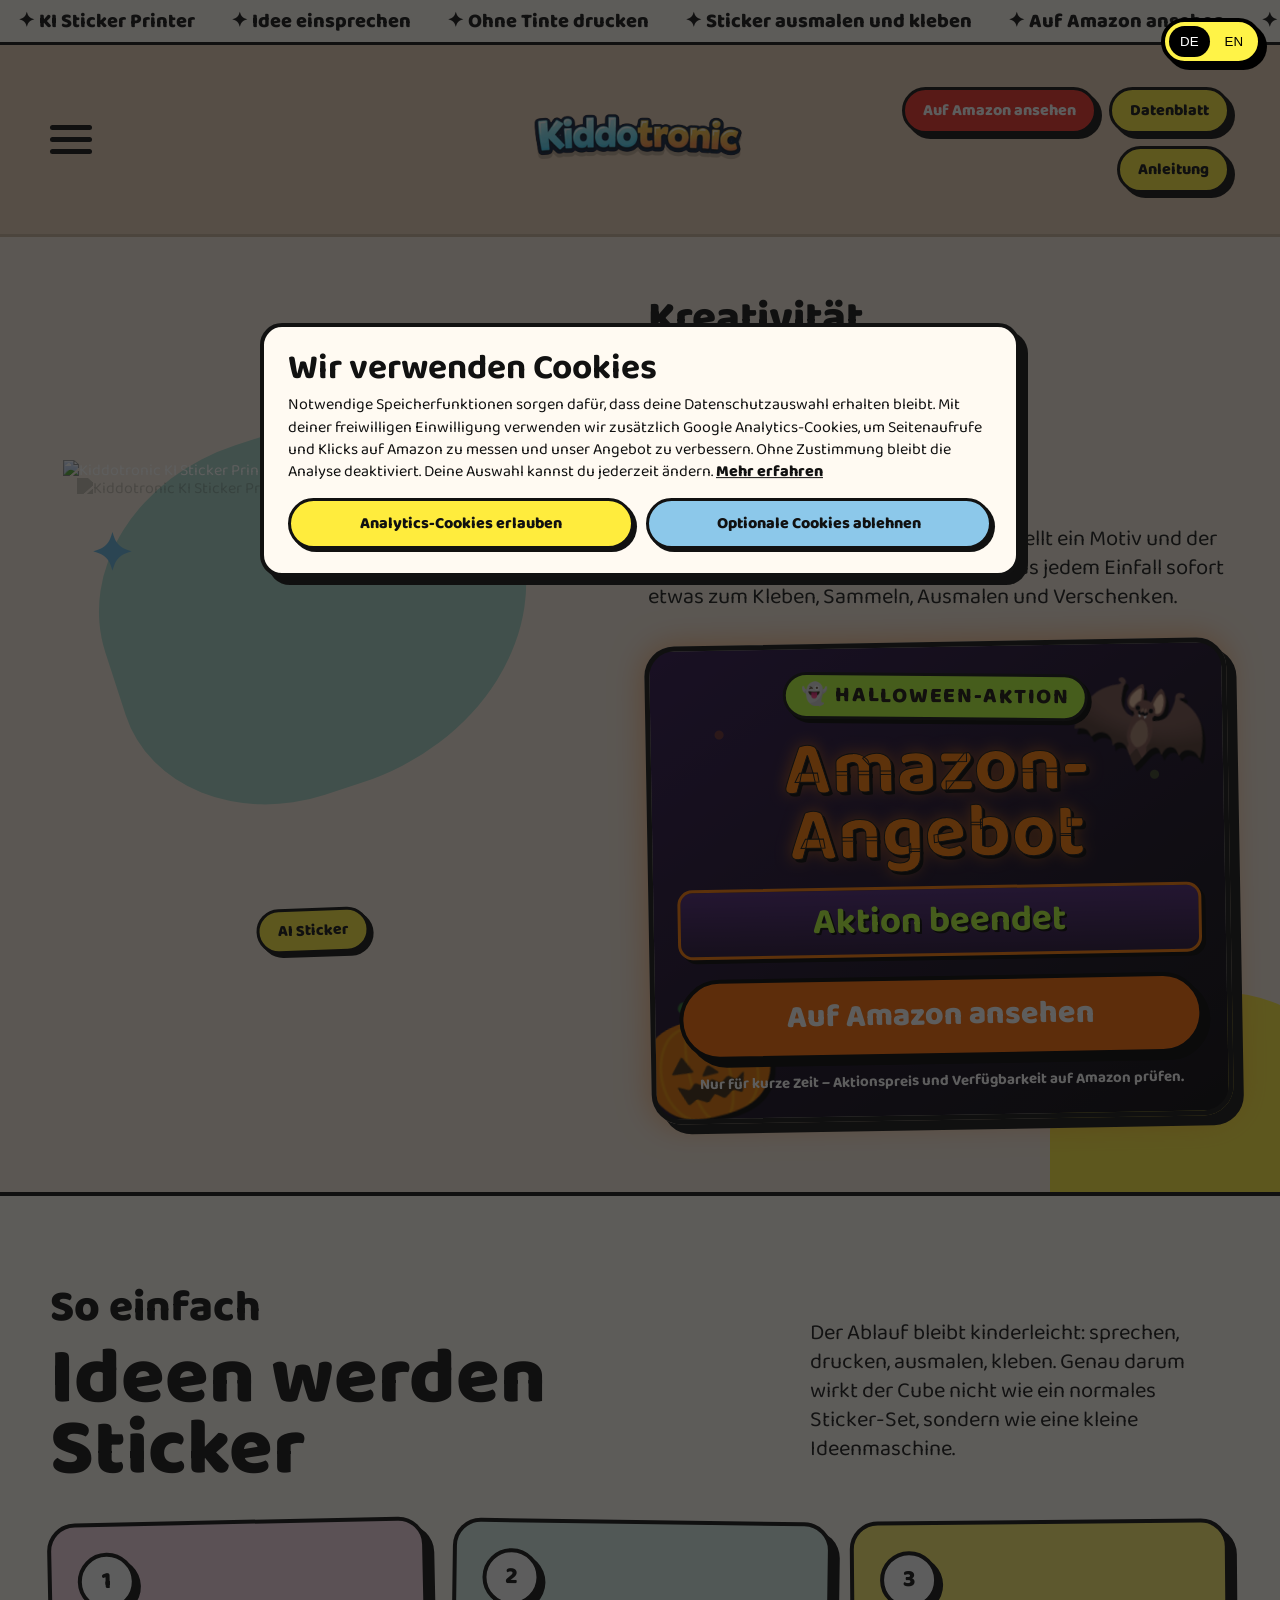
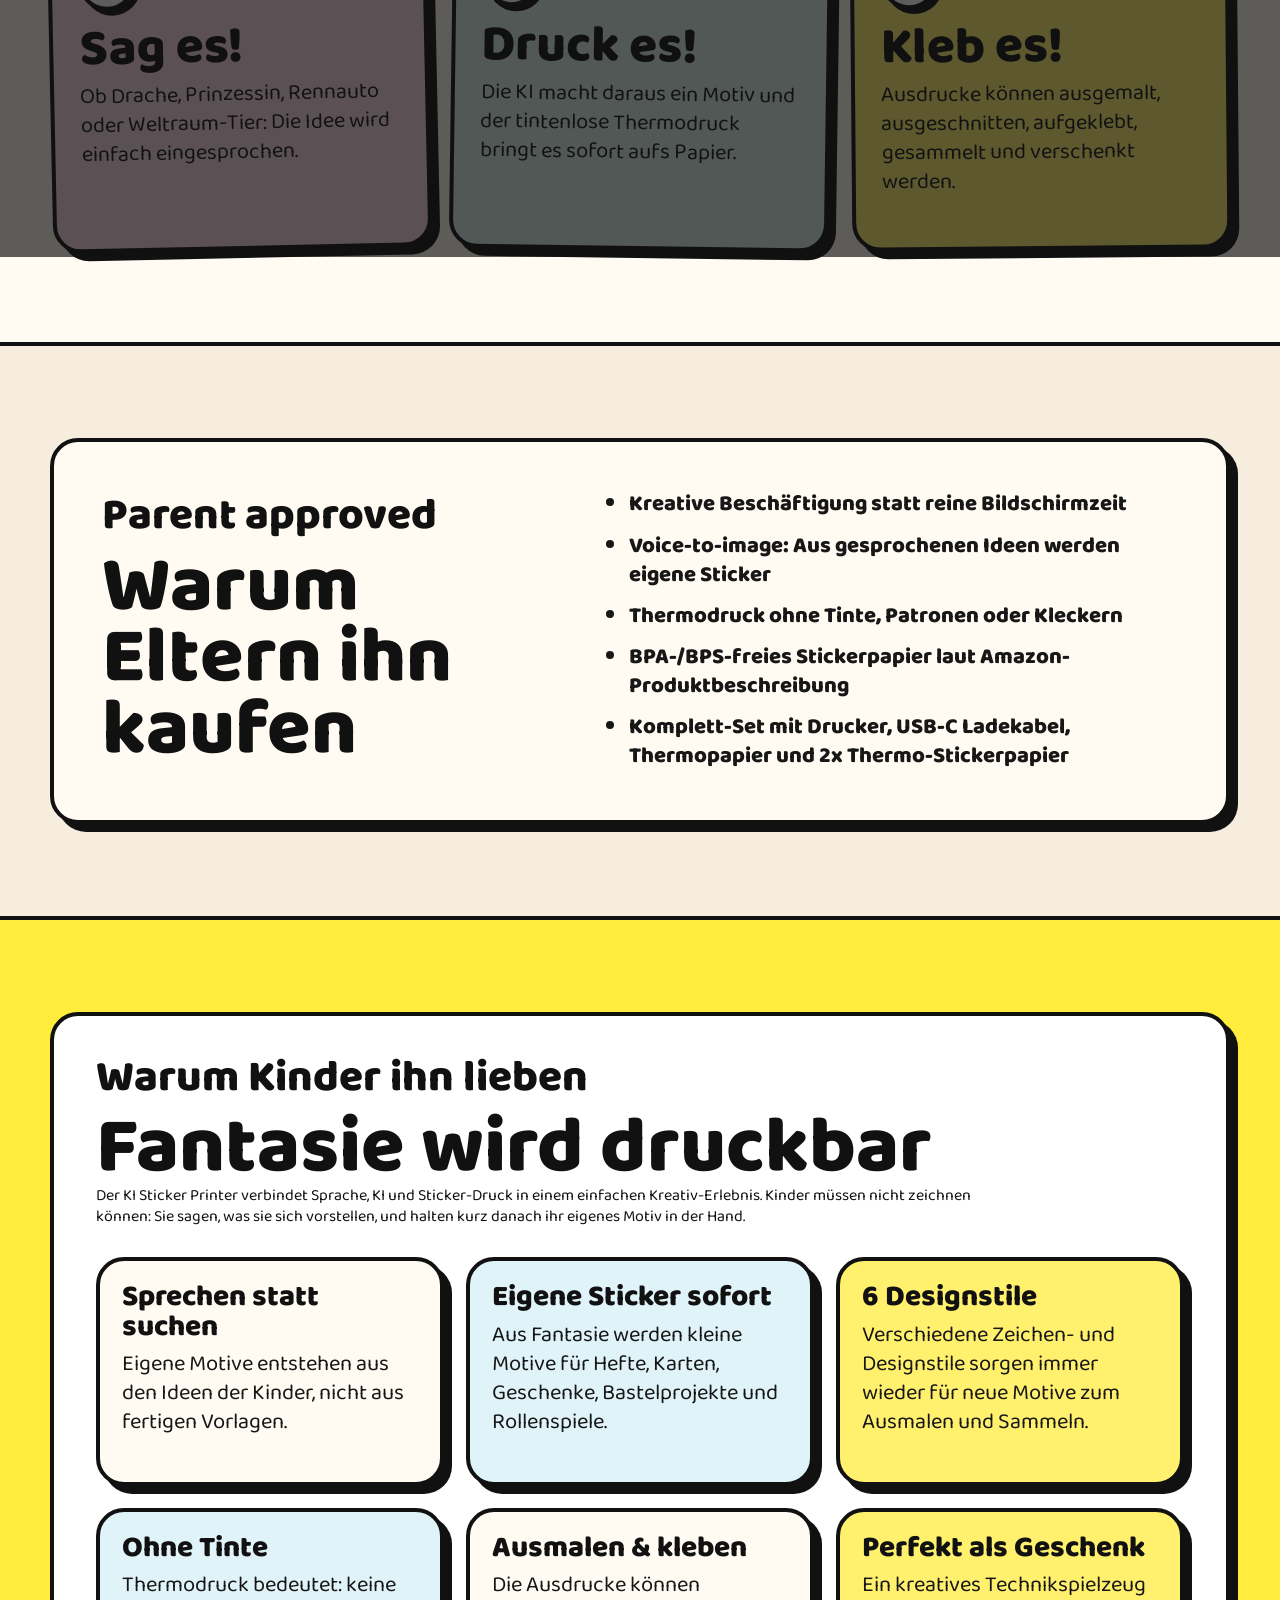
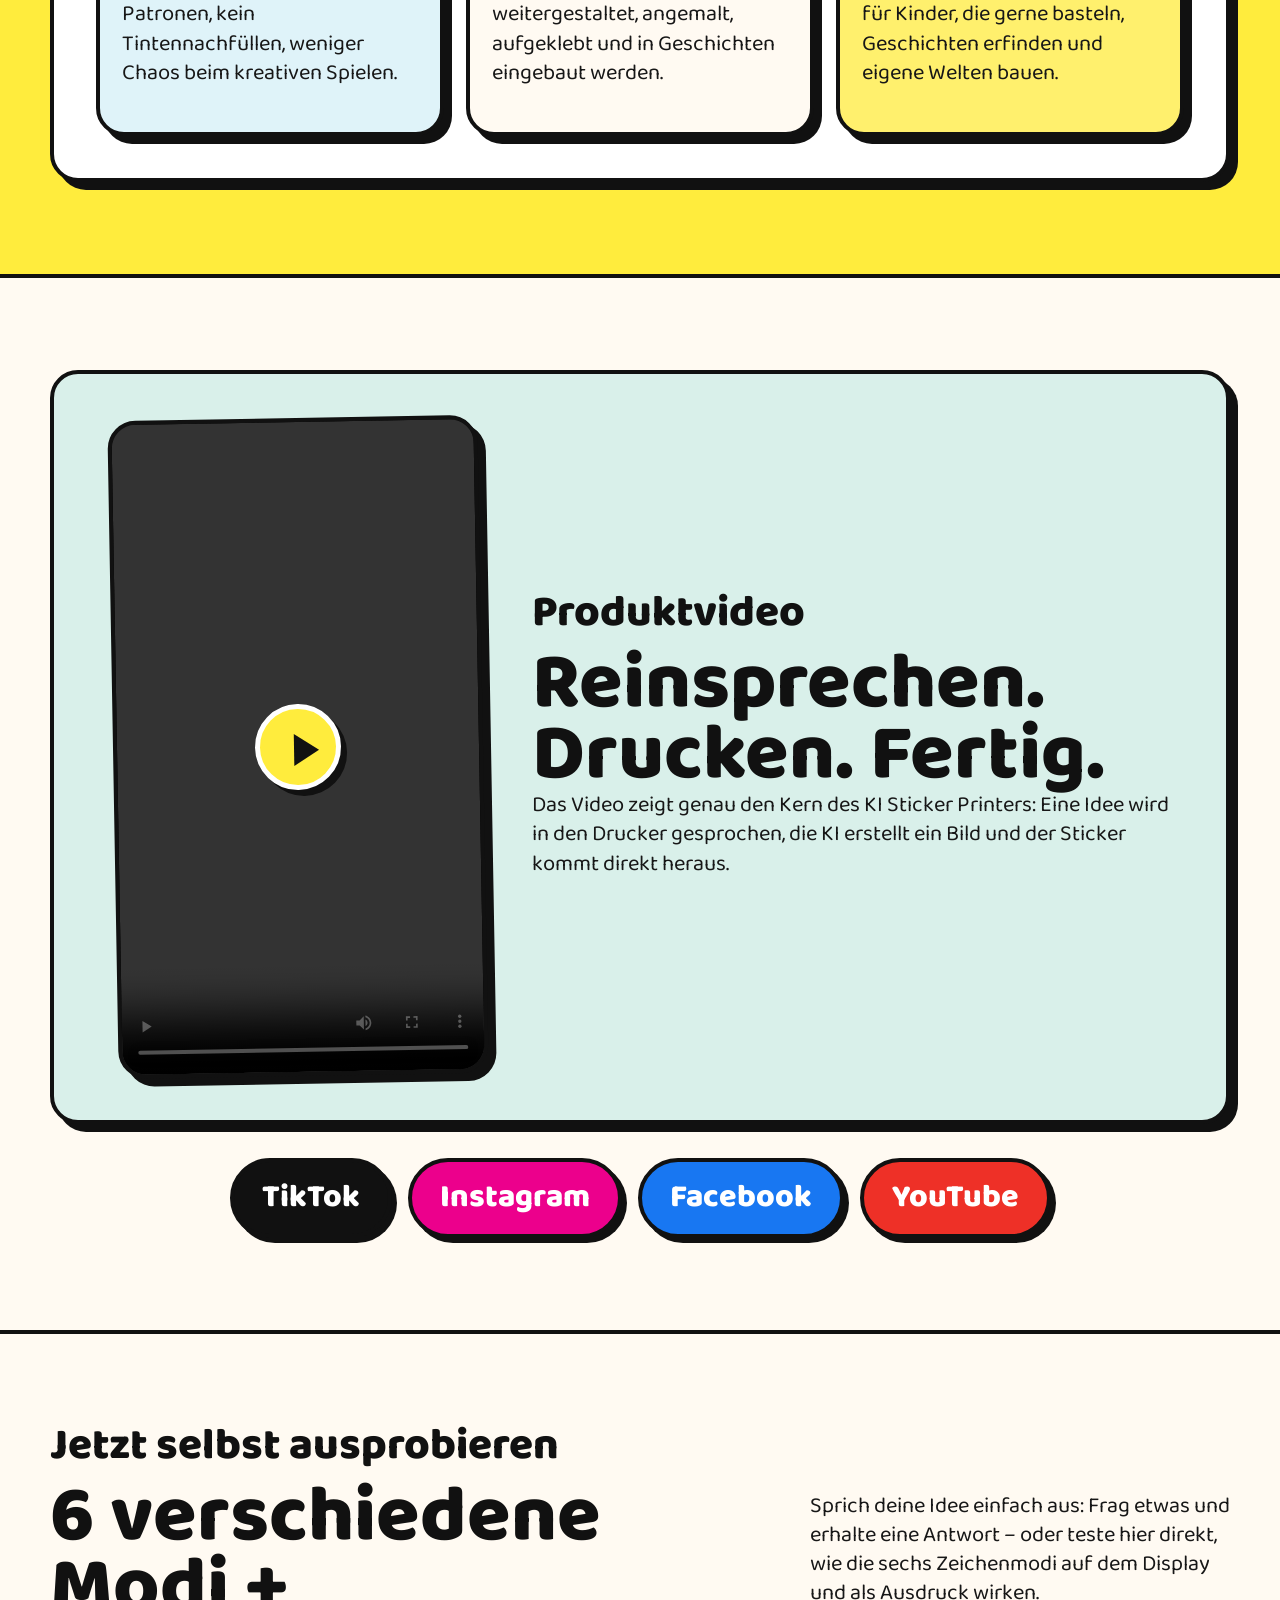
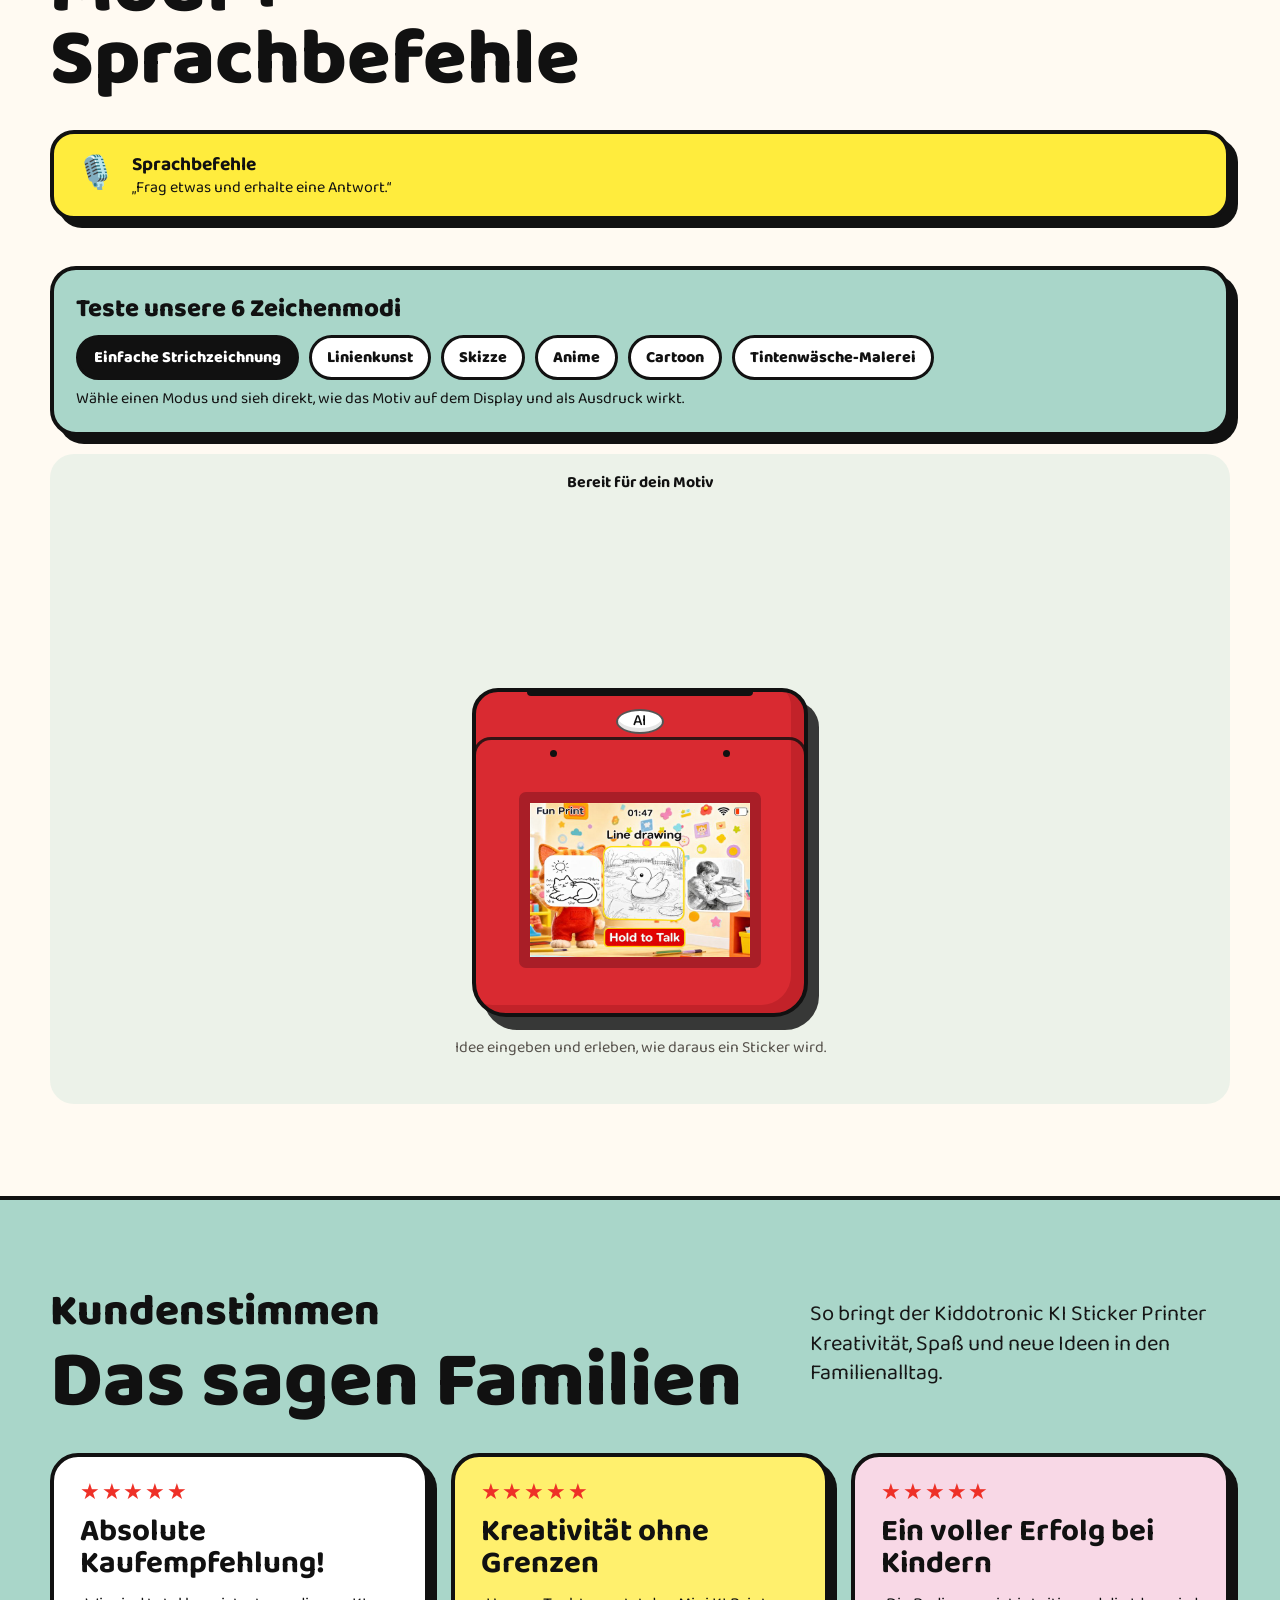
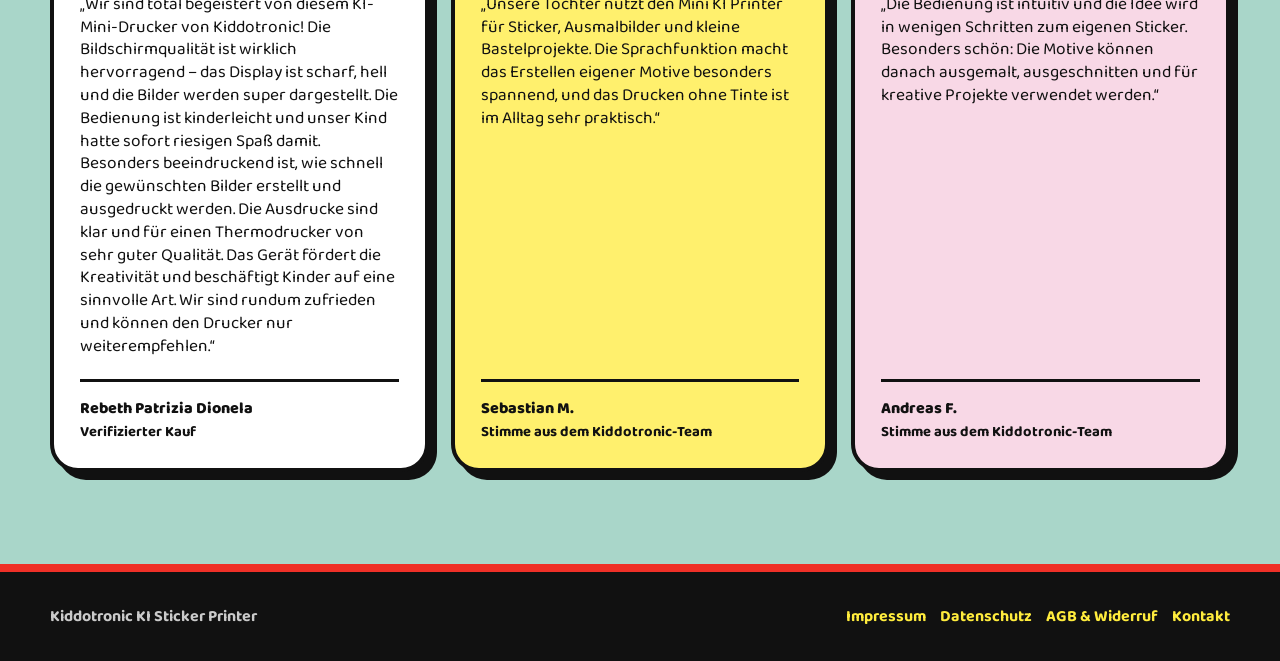
==== commit 164ed344: "Create Halloween Amazon promotion" ====
--- a/index.html
+++ b/index.html
@@ -335,50 +335,107 @@
     }
 
     .amazon-offer {
-      width: min(100%, 610px);
-      padding: 20px 24px 24px;
-      background: var(--yellow);
-      border: 4px solid var(--ink);
-      border-radius: 26px;
-      box-shadow: var(--shadow);
+      width: min(100%, 640px);
+      position: relative;
+      isolation: isolate;
+      padding: 26px 24px 24px;
+      overflow: hidden;
+      background:
+        radial-gradient(circle at 12% 18%, rgba(255,106,0,.3) 0 4px, transparent 5px),
+        radial-gradient(circle at 88% 28%, rgba(180,255,50,.22) 0 4px, transparent 5px),
+        linear-gradient(145deg, #2d124d 0%, #13091f 58%, #050507 100%);
+      color: var(--white);
+      border: 5px solid var(--ink);
+      border-radius: 30px;
+      box-shadow: 10px 10px 0 var(--ink), 0 0 32px rgba(255,106,0,.5);
       transform: rotate(-1deg);
       text-align: center;
     }
 
+    .amazon-offer::before,
+    .amazon-offer::after {
+      position: absolute;
+      z-index: -1;
+      font-size: clamp(4rem, 10vw, 7rem);
+      filter: drop-shadow(4px 5px 0 #000);
+      opacity: .92;
+      pointer-events: none;
+    }
+
+    .amazon-offer::before {
+      content: "🎃";
+      left: -18px;
+      bottom: -22px;
+      transform: rotate(-13deg);
+    }
+
+    .amazon-offer::after {
+      content: "🦇";
+      right: 12px;
+      top: 10px;
+      transform: rotate(12deg);
+      animation: halloween-float 2.3s ease-in-out infinite alternate;
+    }
+
+    @keyframes halloween-float {
+      from { transform: translateY(-3px) rotate(7deg); }
+      to { transform: translateY(7px) rotate(16deg); }
+    }
+
     .amazon-offer-label {
-      display: block;
-      margin-bottom: 2px;
-      color: var(--red);
+      display: inline-block;
+      margin-bottom: 7px;
+      padding: 6px 15px;
+      color: #17100a;
+      background: #b7ff36;
+      border: 3px solid var(--ink);
+      border-radius: 999px;
+      box-shadow: 4px 4px 0 #000;
       font-size: clamp(1.05rem, 2vw, 1.35rem);
       font-weight: 800;
       letter-spacing: .08em;
       text-transform: uppercase;
+      transform: rotate(1.5deg);
     }
 
     .amazon-offer strong {
       display: block;
-      margin-bottom: 16px;
-      font-size: clamp(2.6rem, 5.5vw, 4.8rem);
-      line-height: .9;
+      margin: 9px 0 18px;
+      color: #ff7a00 !important;
+      font-size: clamp(2.8rem, 6vw, 5.2rem);
+      line-height: .86;
+      text-shadow: 3px 3px 0 #000, 0 0 16px rgba(255,122,0,.7) !important;
+      -webkit-text-stroke: 1px #111 !important;
     }
 
     .amazon-offer .btn {
       width: 100%;
+      position: relative;
+      z-index: 2;
+      background: #ff6a00;
+      color: var(--white);
+      border-color: #000;
+      box-shadow: 7px 7px 0 #000;
+    }
+
+    .amazon-offer .btn:hover {
+      box-shadow: 3px 3px 0 #000;
     }
 
     .amazon-countdown {
       display: grid;
       grid-template-columns: repeat(4, minmax(0, 1fr));
-      gap: 8px;
-      margin: 0 0 18px;
+      gap: 9px;
+      margin: 0 0 20px;
     }
 
     .countdown-part {
-      padding: 10px 6px;
-      background: var(--paper-light);
-      border: 3px solid var(--ink);
-      border-radius: 14px;
-      box-shadow: 3px 3px 0 var(--ink);
+      padding: 11px 6px;
+      color: #fff;
+      background: linear-gradient(180deg, #4d2378, #251037);
+      border: 3px solid #ff7a00;
+      border-radius: 15px;
+      box-shadow: 4px 4px 0 #000;
     }
 
     .countdown-part b,
@@ -387,12 +444,15 @@
     }
 
     .countdown-part b {
-      font-size: clamp(1.5rem, 3vw, 2.2rem);
+      color: #b7ff36;
+      font-size: clamp(1.55rem, 3vw, 2.3rem);
       line-height: 1;
+      text-shadow: 2px 2px 0 #000;
     }
 
     .countdown-part span {
-      margin-top: 4px;
+      margin-top: 5px;
+      color: #fff;
       font-size: .75rem;
       font-weight: 800;
       text-transform: uppercase;
@@ -400,7 +460,8 @@
 
     .amazon-offer small {
       display: block;
-      margin-top: 13px;
+      margin-top: 14px;
+      color: #fff;
       font-size: .95rem;
       font-weight: 700;
     }
@@ -411,6 +472,10 @@
 
     .amazon-offer.is-expired .countdown-part {
       padding: 14px;
+    }
+
+    @media (prefers-reduced-motion: reduce) {
+      .amazon-offer::after { animation: none; }
     }
 
     .steps-section, .benefits-section, .video-section, .approved-section {
@@ -789,17 +854,17 @@
         <h1 id="headline"><span>KI Sticker</span><span>Printer</span></h1>
         <p>Einfach eine Idee einsprechen, die KI erstellt ein Motiv und der Drucker gibt es als Sticker aus. So wird aus jedem Einfall sofort etwas zum Kleben, Sammeln, Ausmalen und Verschenken.</p>
         <div class="actions">
-          <div class="amazon-offer" aria-label="Amazon-Aktion: 20 Prozent Rabatt">
-            <span class="amazon-offer-label">Amazon-Aktion</span>
-            <strong id="amazon-offer-title">20 % Rabatt</strong>
-            <div class="amazon-countdown" id="amazon-countdown" data-end="2026-09-03T21:23:35+02:00" role="timer" aria-live="polite" aria-label="Verbleibende Aktionszeit">
-              <div class="countdown-part"><b data-days>02</b><span>Tage</span></div>
+          <div class="amazon-offer" aria-label="Halloween-Aktion: 20 Prozent Rabatt">
+            <span class="amazon-offer-label">👻 Halloween-Aktion</span>
+            <strong id="amazon-offer-title">20 % Spuk-Rabatt</strong>
+            <div class="amazon-countdown" id="amazon-countdown" data-end="2026-09-09T21:55:53+02:00" role="timer" aria-live="polite" aria-label="Verbleibende Aktionszeit">
+              <div class="countdown-part"><b data-days>07</b><span>Tage</span></div>
               <div class="countdown-part"><b data-hours>00</b><span>Std.</span></div>
               <div class="countdown-part"><b data-minutes>00</b><span>Min.</span></div>
               <div class="countdown-part"><b data-seconds>00</b><span>Sek.</span></div>
             </div>
-            <a class="btn product" id="amazon-offer-link" href="https://www.amazon.de/dp/B0GYMHN6Z5" target="_blank" rel="noopener noreferrer">Jetzt 20 % sichern</a>
-            <small>Aktionspreis und Verfügbarkeit auf Amazon prüfen.</small>
+            <a class="btn product" id="amazon-offer-link" href="https://www.amazon.de/dp/B0GYMHN6Z5" target="_blank" rel="noopener noreferrer">🎃 Halloween-Deal sichern</a>
+            <small>Nur für kurze Zeit – Aktionspreis und Verfügbarkeit auf Amazon prüfen.</small>
           </div>
         </div>
       </section>
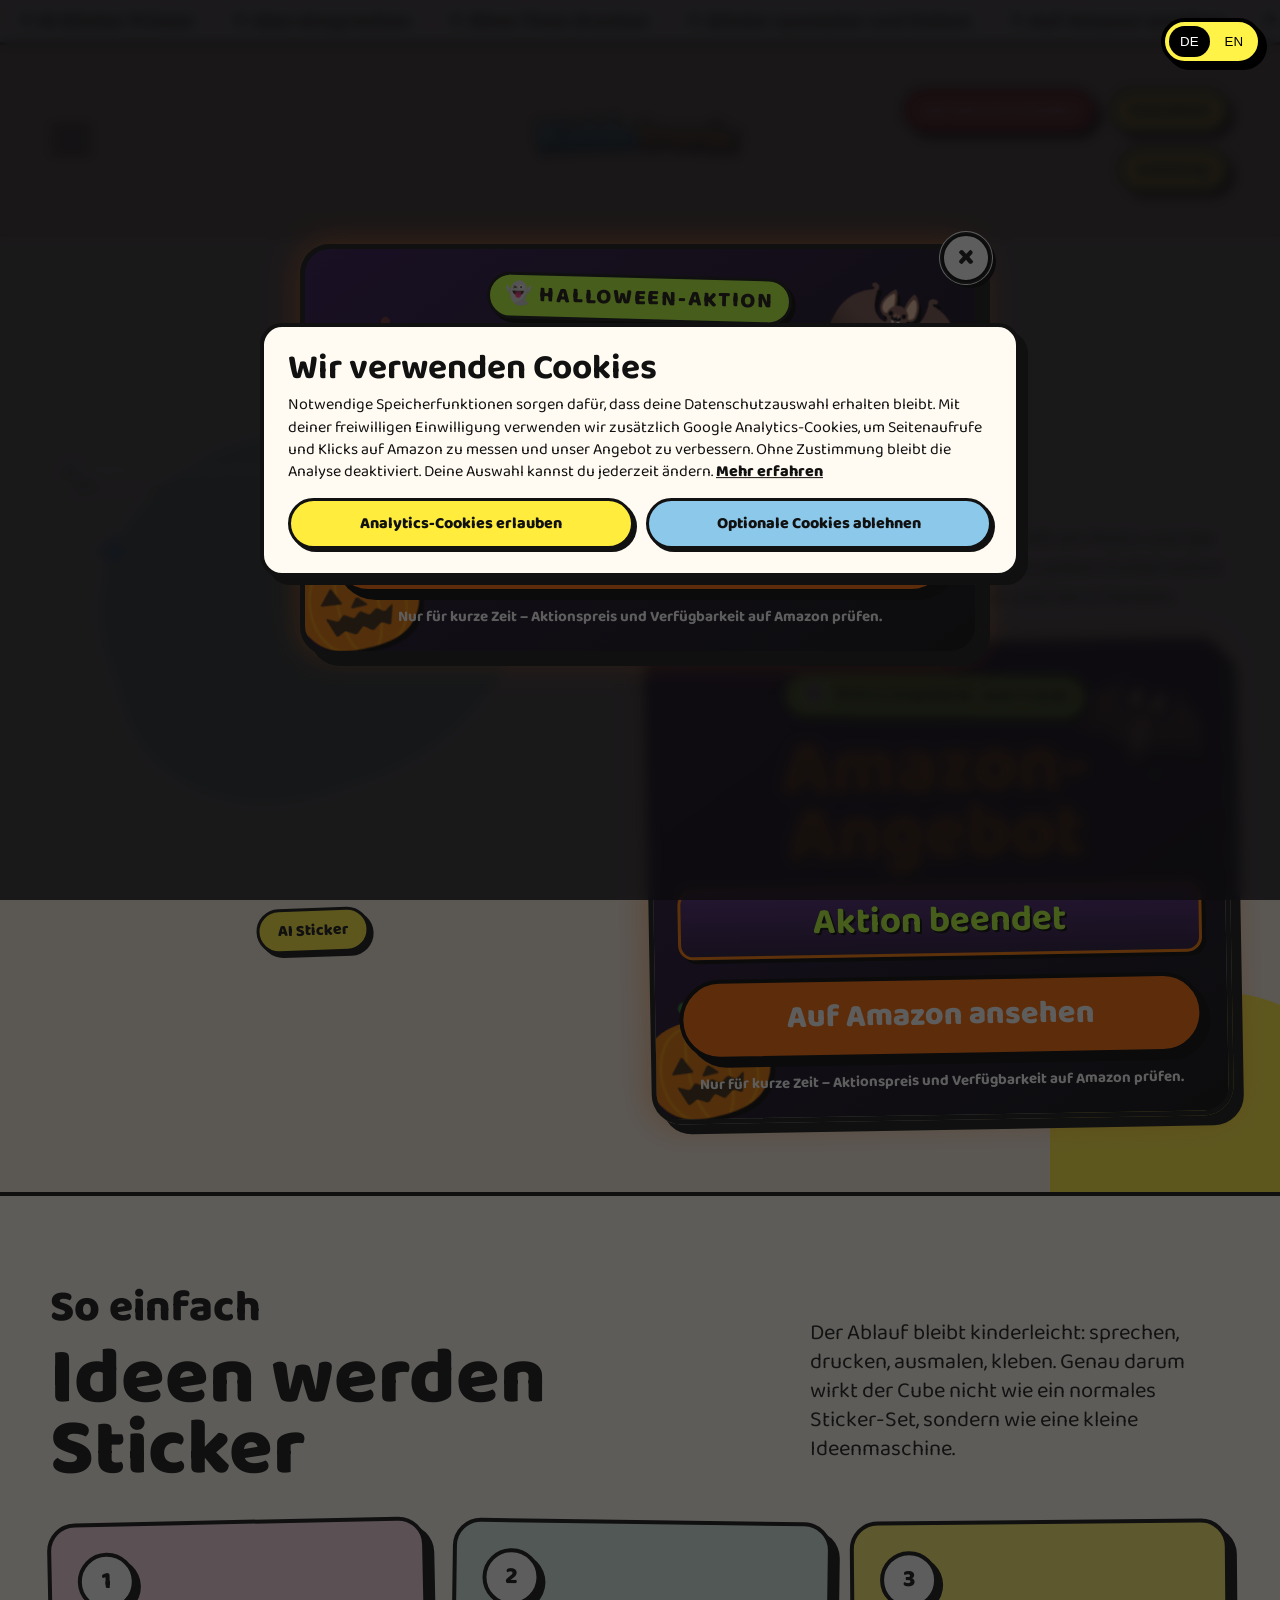
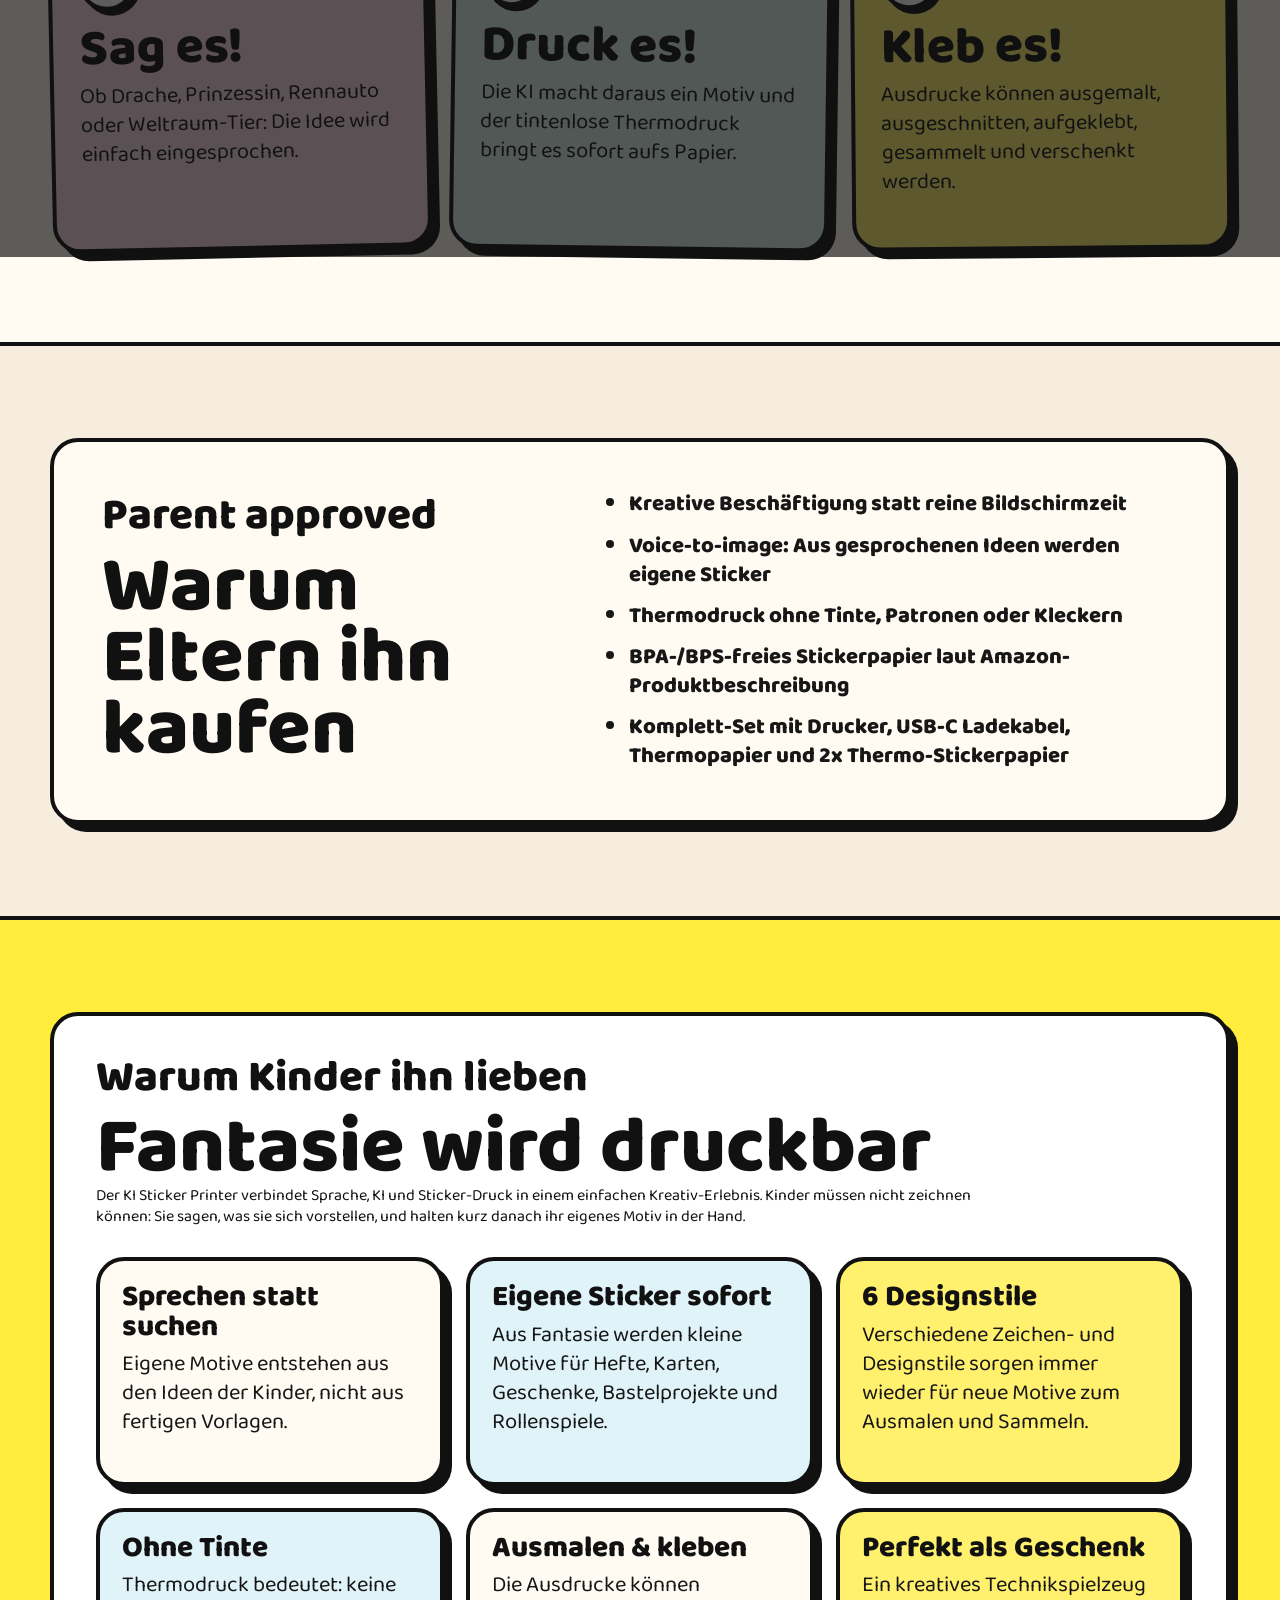
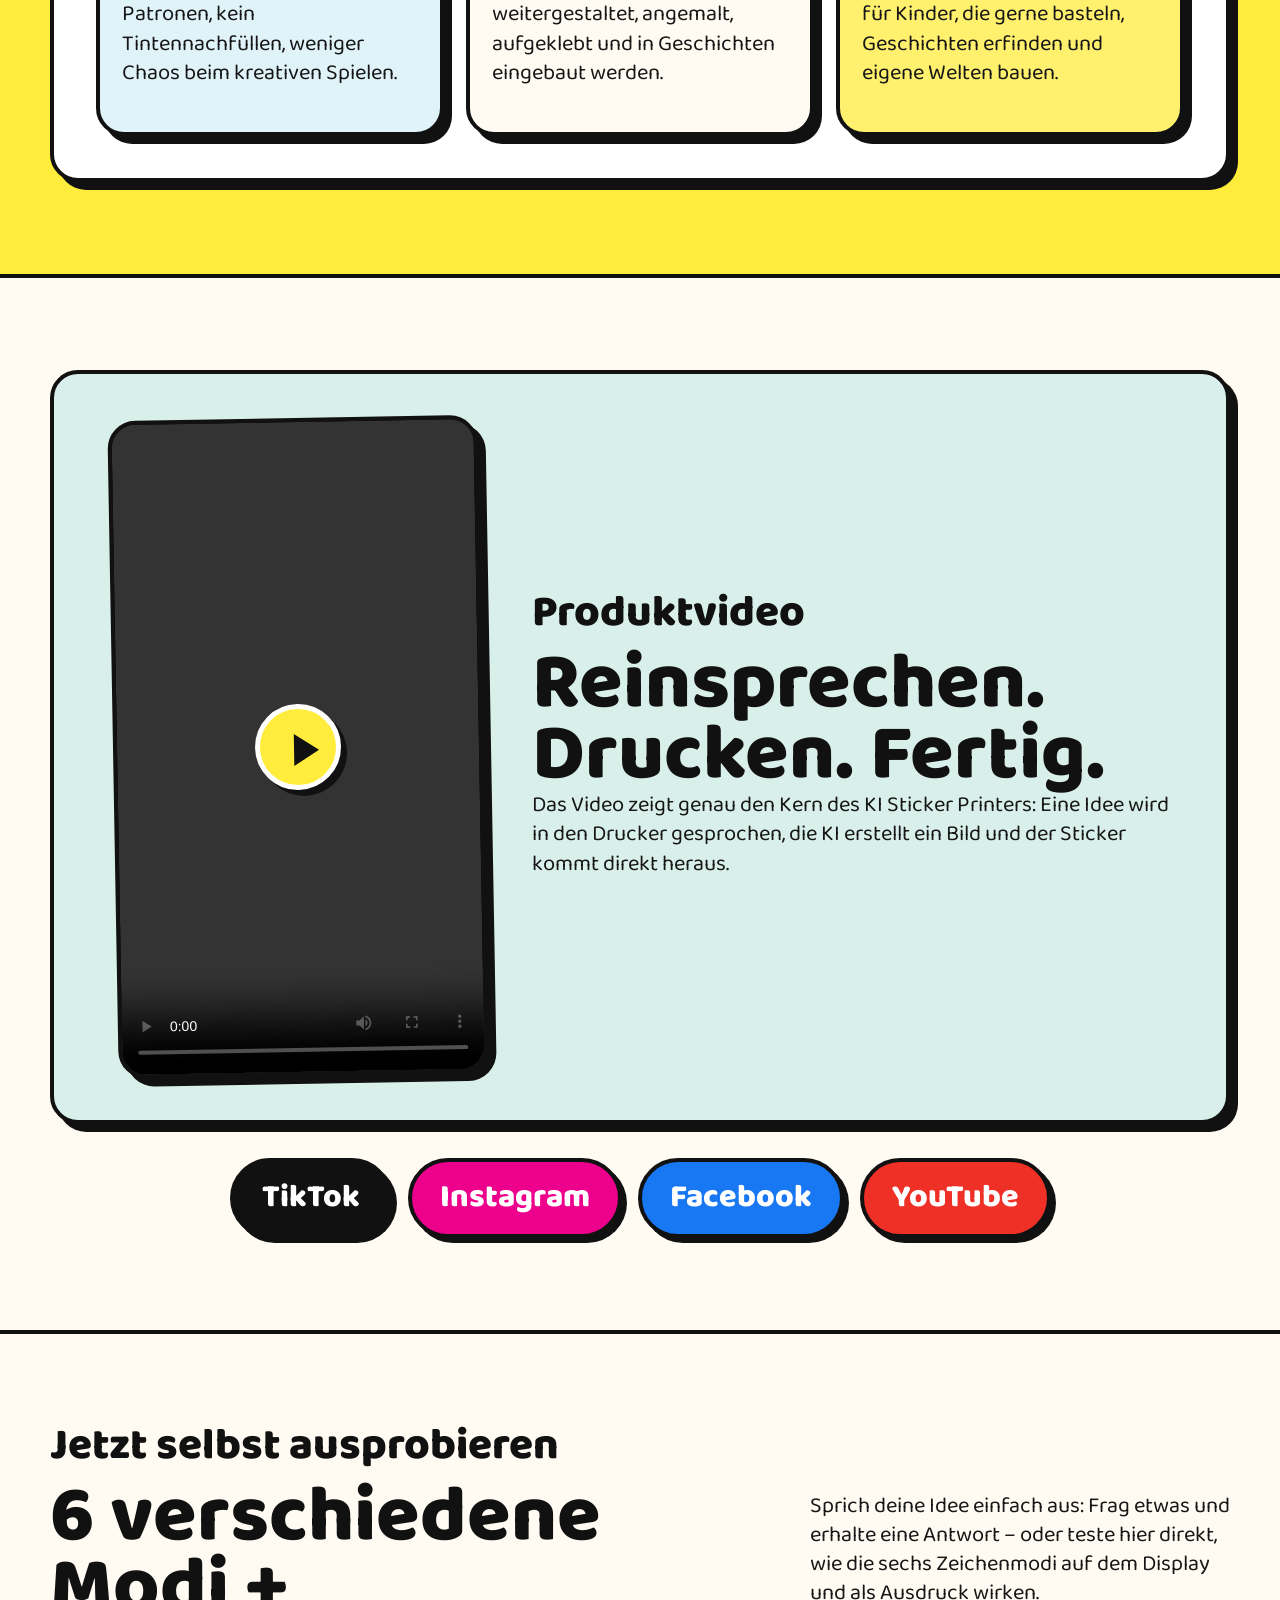
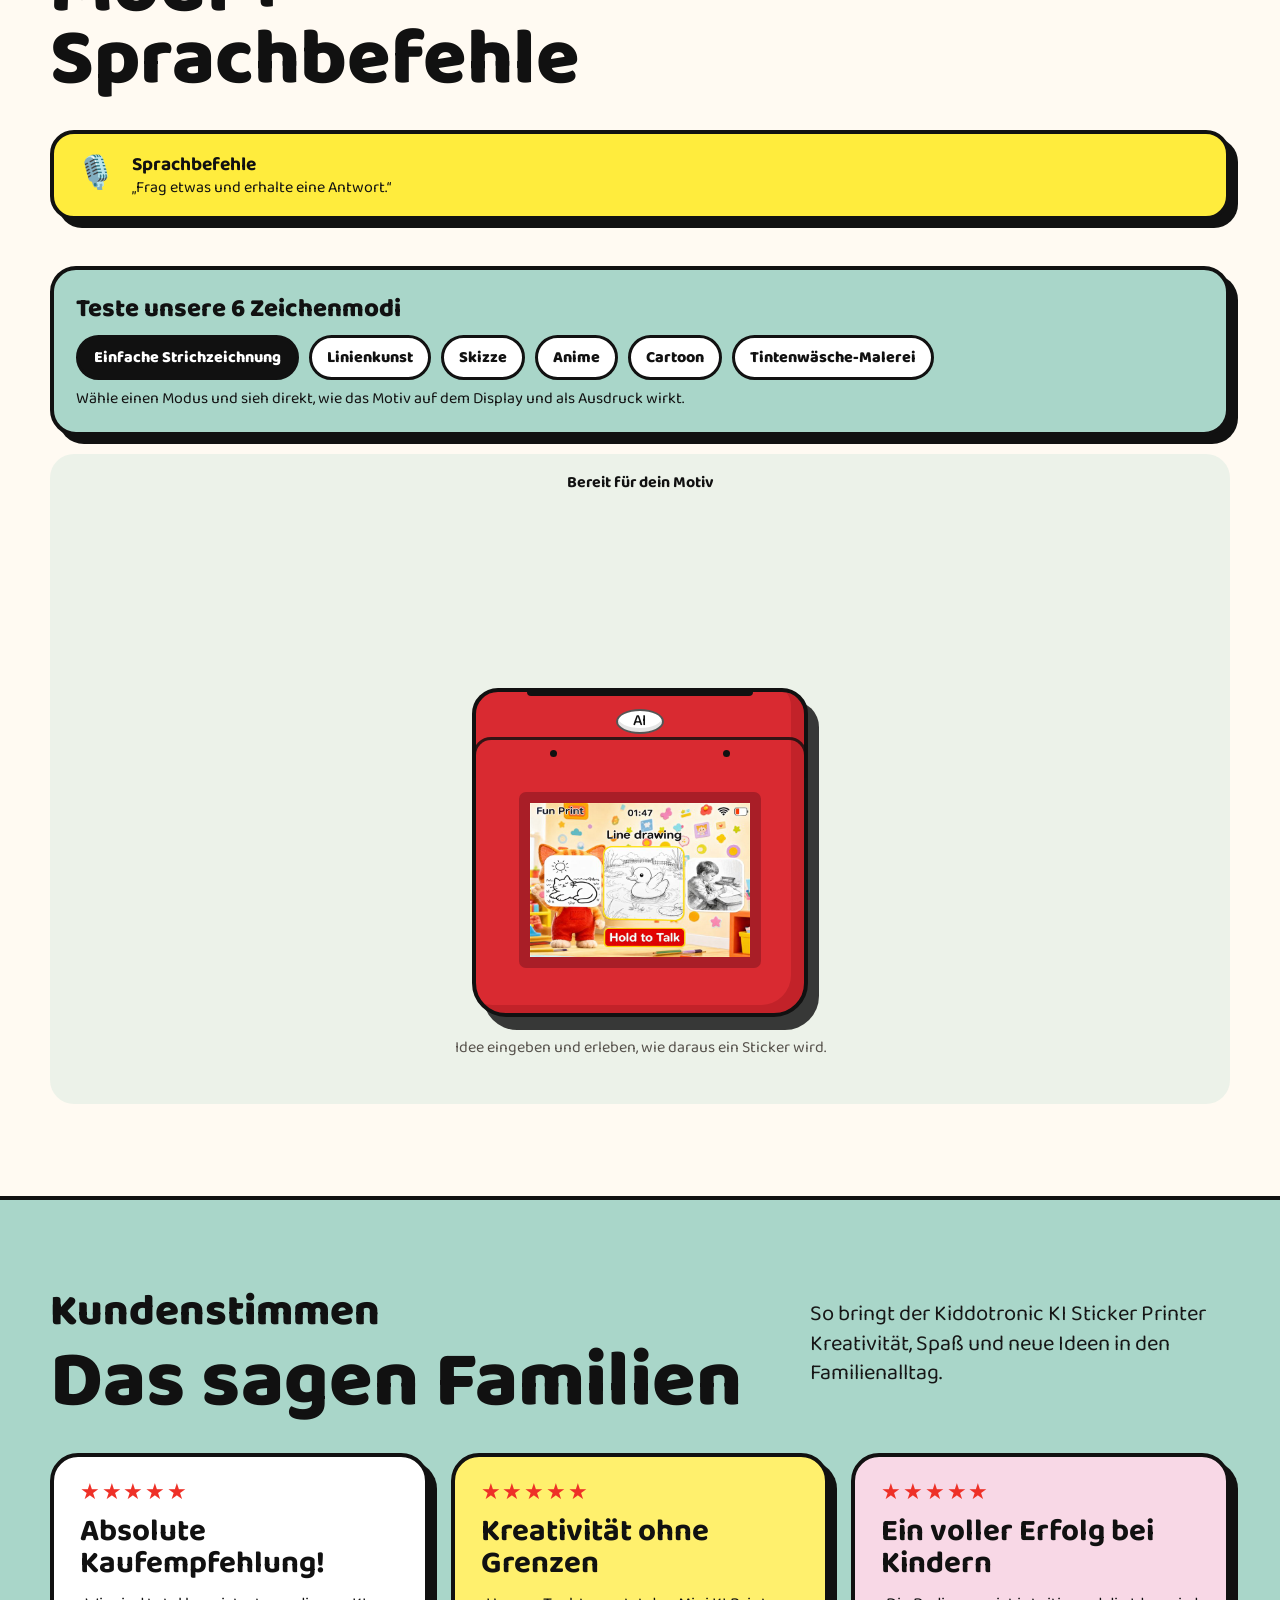
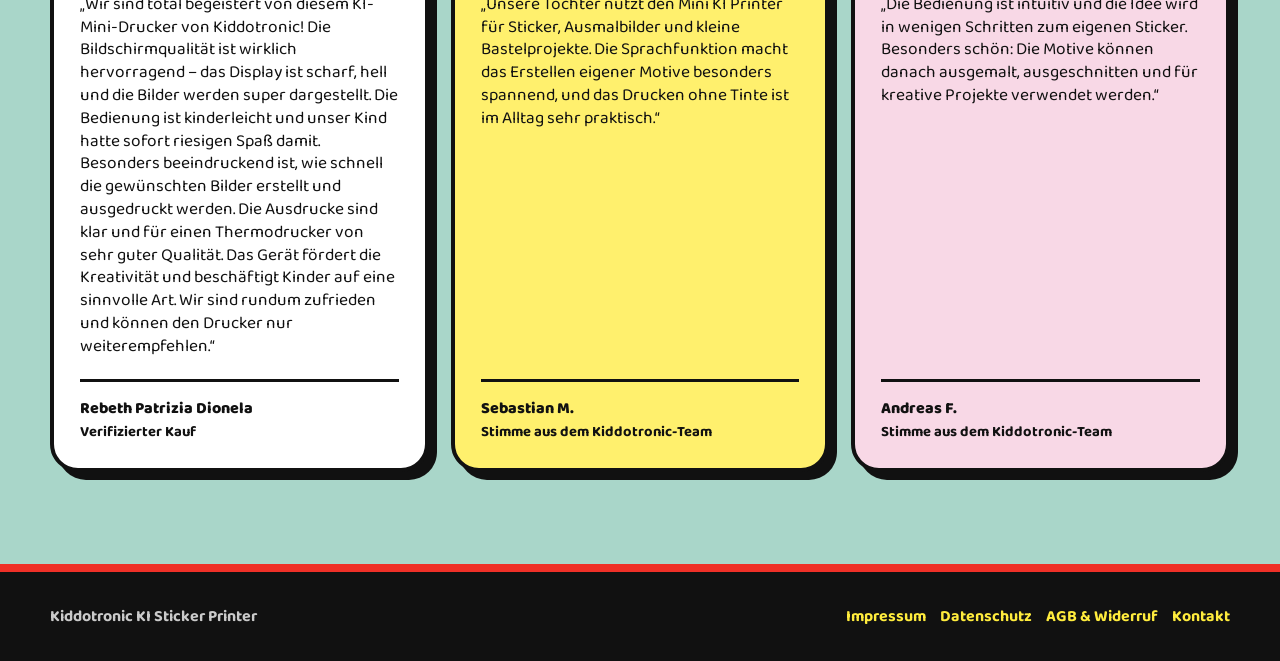
==== commit 58d489d5: "Add Halloween offer popup" ====
--- a/index.html
+++ b/index.html
@@ -478,6 +478,70 @@
       .amazon-offer::after { animation: none; }
     }
 
+    .offer-popup {
+      position: fixed;
+      inset: 0;
+      z-index: 90000;
+      display: grid;
+      place-items: center;
+      padding: 20px;
+      background: rgba(5, 2, 10, .82);
+      backdrop-filter: blur(6px);
+      overflow-y: auto;
+    }
+
+    .offer-popup[hidden] { display: none; }
+
+    .offer-popup-card {
+      width: min(680px, 100%);
+      position: relative;
+      animation: offer-popup-in .35s cubic-bezier(.2,.9,.25,1.2);
+    }
+
+    .offer-popup-card .amazon-offer {
+      width: 100%;
+      margin: 0;
+      transform: none;
+    }
+
+    .offer-popup-close {
+      position: absolute;
+      right: -12px;
+      top: -12px;
+      z-index: 5;
+      width: 52px;
+      height: 52px;
+      display: grid;
+      place-items: center;
+      padding: 0;
+      border: 4px solid #000;
+      border-radius: 50%;
+      background: #fff;
+      color: #111;
+      box-shadow: 4px 4px 0 #000;
+      font: 800 2rem/1 "Baloo 2", Arial, sans-serif;
+      cursor: pointer;
+    }
+
+    .offer-popup-close:hover {
+      transform: translate(2px, 2px);
+      box-shadow: 2px 2px 0 #000;
+    }
+
+    body.offer-popup-open { overflow: hidden; }
+
+    @keyframes offer-popup-in {
+      from { opacity: 0; transform: translateY(28px) scale(.92) rotate(-2deg); }
+      to { opacity: 1; transform: translateY(0) scale(1) rotate(0); }
+    }
+
+    @media (max-width: 560px) {
+      .offer-popup { padding: 14px; }
+      .offer-popup-card { margin: auto 0; }
+      .offer-popup-card .amazon-offer { padding: 24px 14px 20px; }
+      .offer-popup-close { right: -4px; top: -8px; }
+    }
+
     .steps-section, .benefits-section, .video-section, .approved-section {
       border-top: 4px solid var(--ink);
       padding: clamp(56px, 8vw, 92px) 0;
@@ -811,6 +875,12 @@
   <script src=language.js defer></script>
 </head>
 <body>
+  <div class="offer-popup" id="halloween-offer-popup" hidden>
+    <div class="offer-popup-card" role="dialog" aria-modal="true" aria-labelledby="popup-amazon-offer-title">
+      <button class="offer-popup-close" type="button" aria-label="Angebot schließen">×</button>
+      <div class="offer-popup-content"></div>
+    </div>
+  </div>
   <div class="marquee" aria-label="Produkt-Hinweis">
     <div class="marquee-track">
       <span>✦ KI Sticker Printer</span><span>✦ Idee einsprechen</span><span>✦ Ohne Tinte drucken</span><span>✦ Sticker ausmalen und kleben</span><span>✦ Auf Amazon ansehen</span>
@@ -1256,5 +1326,61 @@
       }
     })();
   </script>
+  <script>
+    (() => {
+      const popup = document.getElementById("halloween-offer-popup");
+      const sourceOffer = document.querySelector(".hero .amazon-offer");
+      const popupContent = popup?.querySelector(".offer-popup-content");
+      const closeButton = popup?.querySelector(".offer-popup-close");
+      const sessionKey = "kiddotronic_halloween_offer_closed";
+
+      if (!popup || !sourceOffer || !popupContent || !closeButton) return;
+      if (sessionStorage.getItem(sessionKey) === "true") return;
+
+      const popupOffer = sourceOffer.cloneNode(true);
+      popupOffer.querySelectorAll("[id]").forEach((element) => {
+        element.id = "popup-" + element.id;
+      });
+      popupContent.appendChild(popupOffer);
+
+      const syncCountdown = () => {
+        ["days", "hours", "minutes", "seconds"].forEach((unit) => {
+          const source = sourceOffer.querySelector("[data-" + unit + "]");
+          const target = popupOffer.querySelector("[data-" + unit + "]");
+          if (source && target) target.textContent = source.textContent;
+        });
+        if (sourceOffer.classList.contains("is-expired")) {
+          popupOffer.classList.add("is-expired");
+          const sourceTimer = sourceOffer.querySelector(".amazon-countdown");
+          const targetTimer = popupOffer.querySelector(".amazon-countdown");
+          if (sourceTimer && targetTimer) targetTimer.innerHTML = sourceTimer.innerHTML;
+        }
+      };
+
+      const closePopup = () => {
+        popup.hidden = true;
+        document.body.classList.remove("offer-popup-open");
+        sessionStorage.setItem(sessionKey, "true");
+      };
+
+      syncCountdown();
+      const syncInterval = setInterval(() => {
+        if (popup.hidden) return clearInterval(syncInterval);
+        syncCountdown();
+      }, 250);
+
+      popup.hidden = false;
+      document.body.classList.add("offer-popup-open");
+      closeButton.focus();
+
+      closeButton.addEventListener("click", closePopup);
+      popup.addEventListener("click", (event) => {
+        if (event.target === popup) closePopup();
+      });
+      document.addEventListener("keydown", (event) => {
+        if (event.key === "Escape" && !popup.hidden) closePopup();
+      });
+    })();
+  </script>
 </body>
 </html>
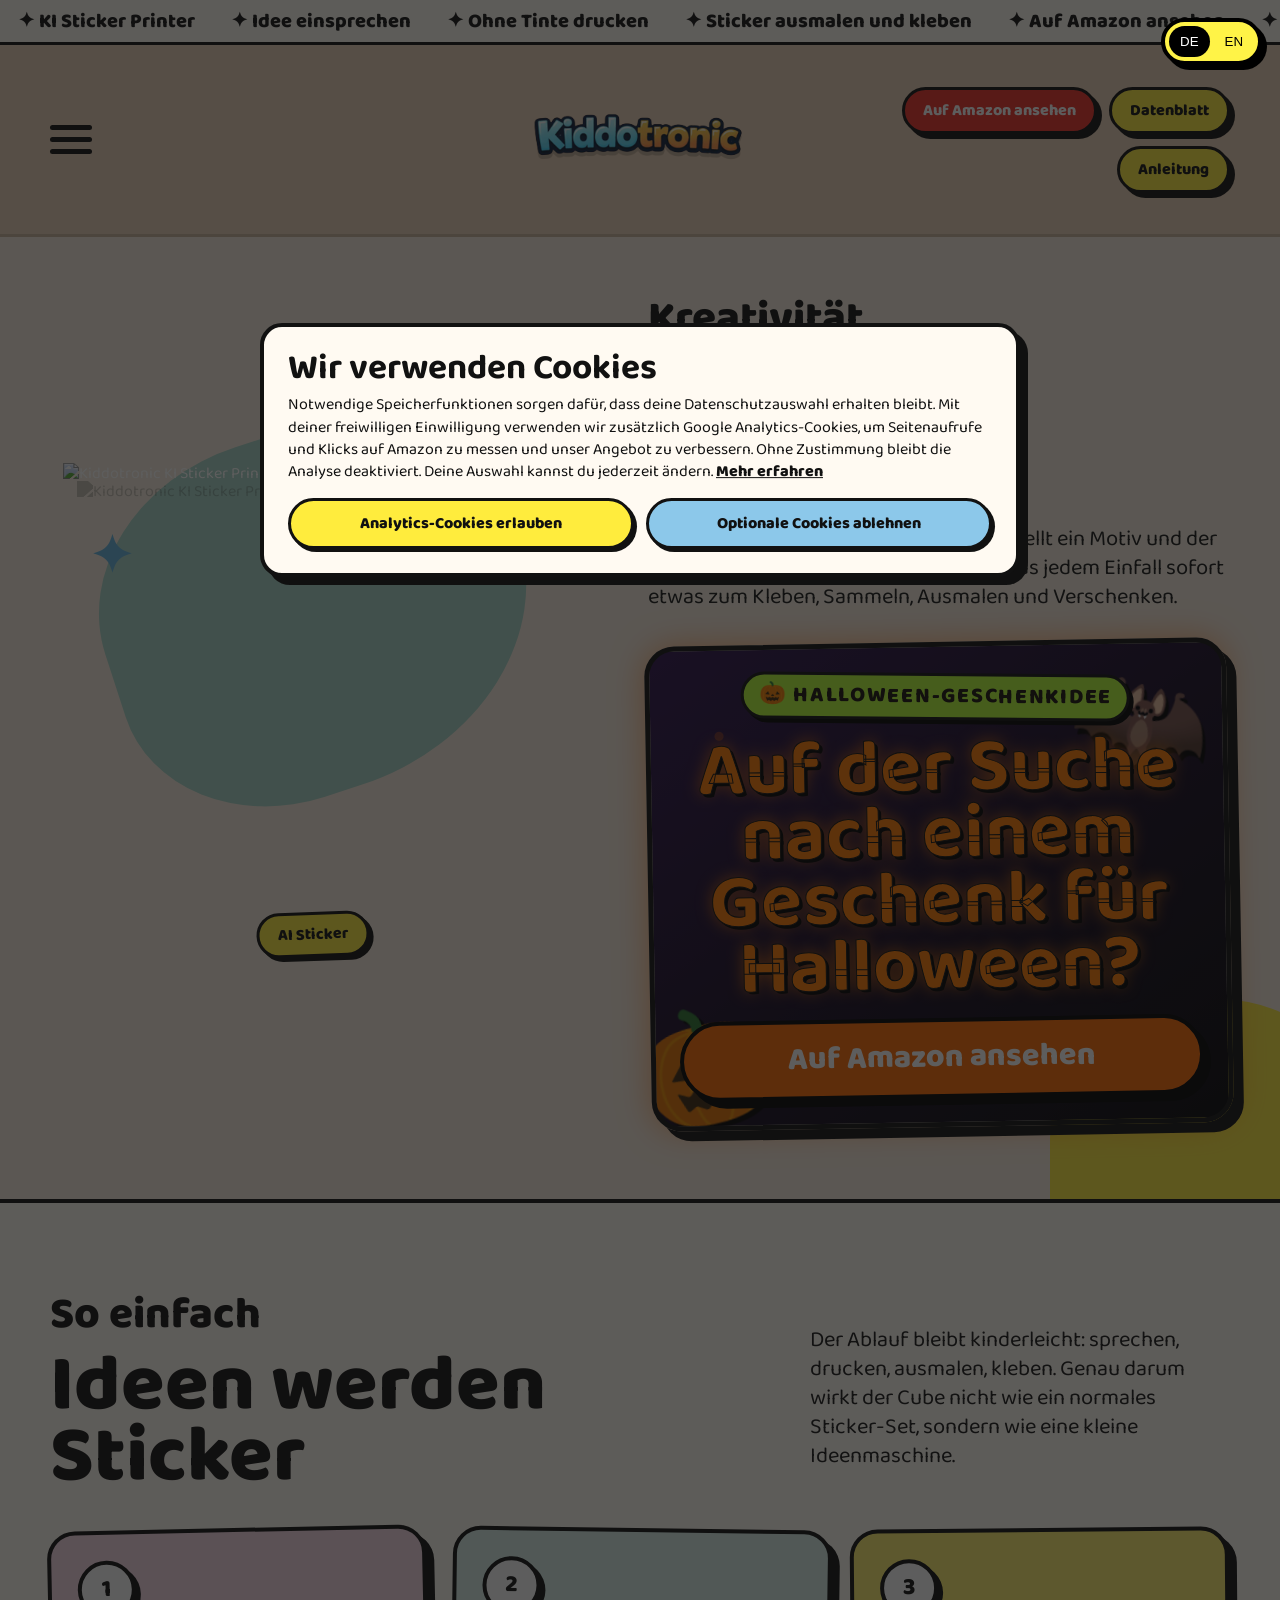
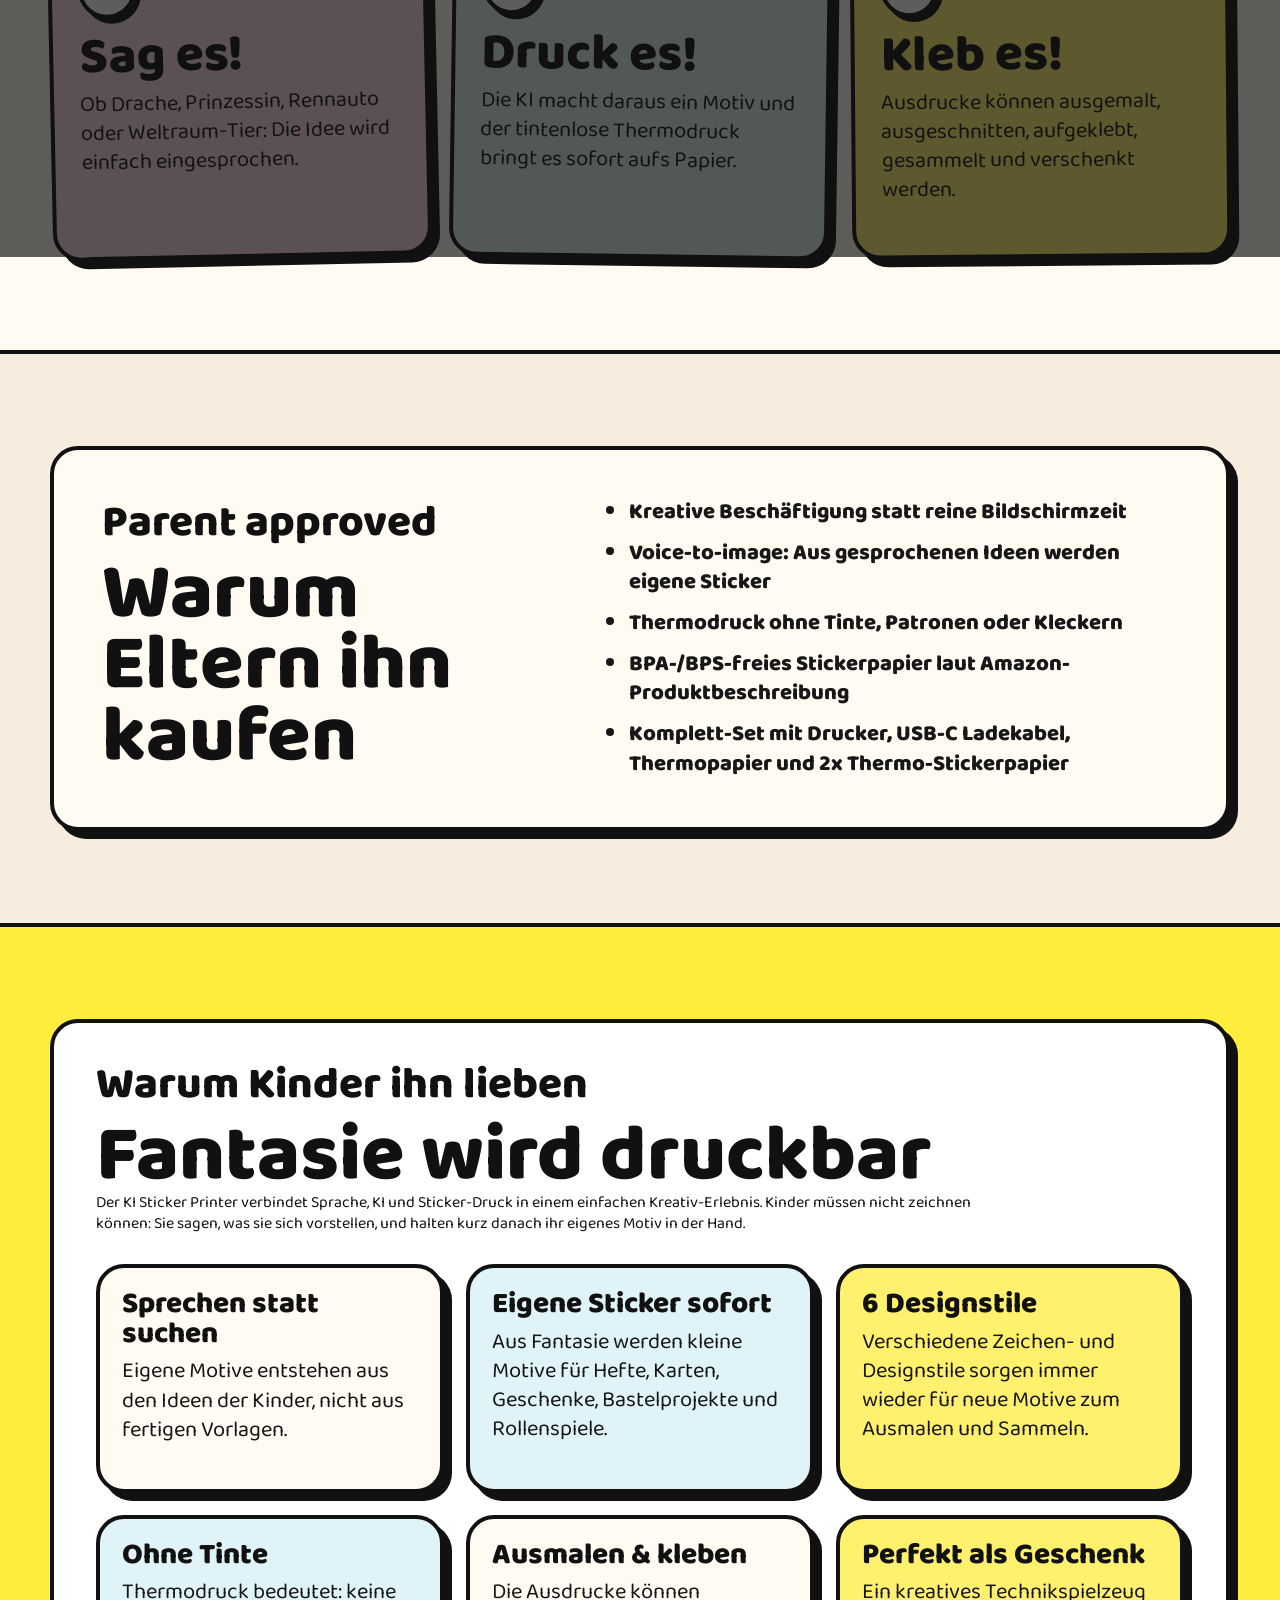
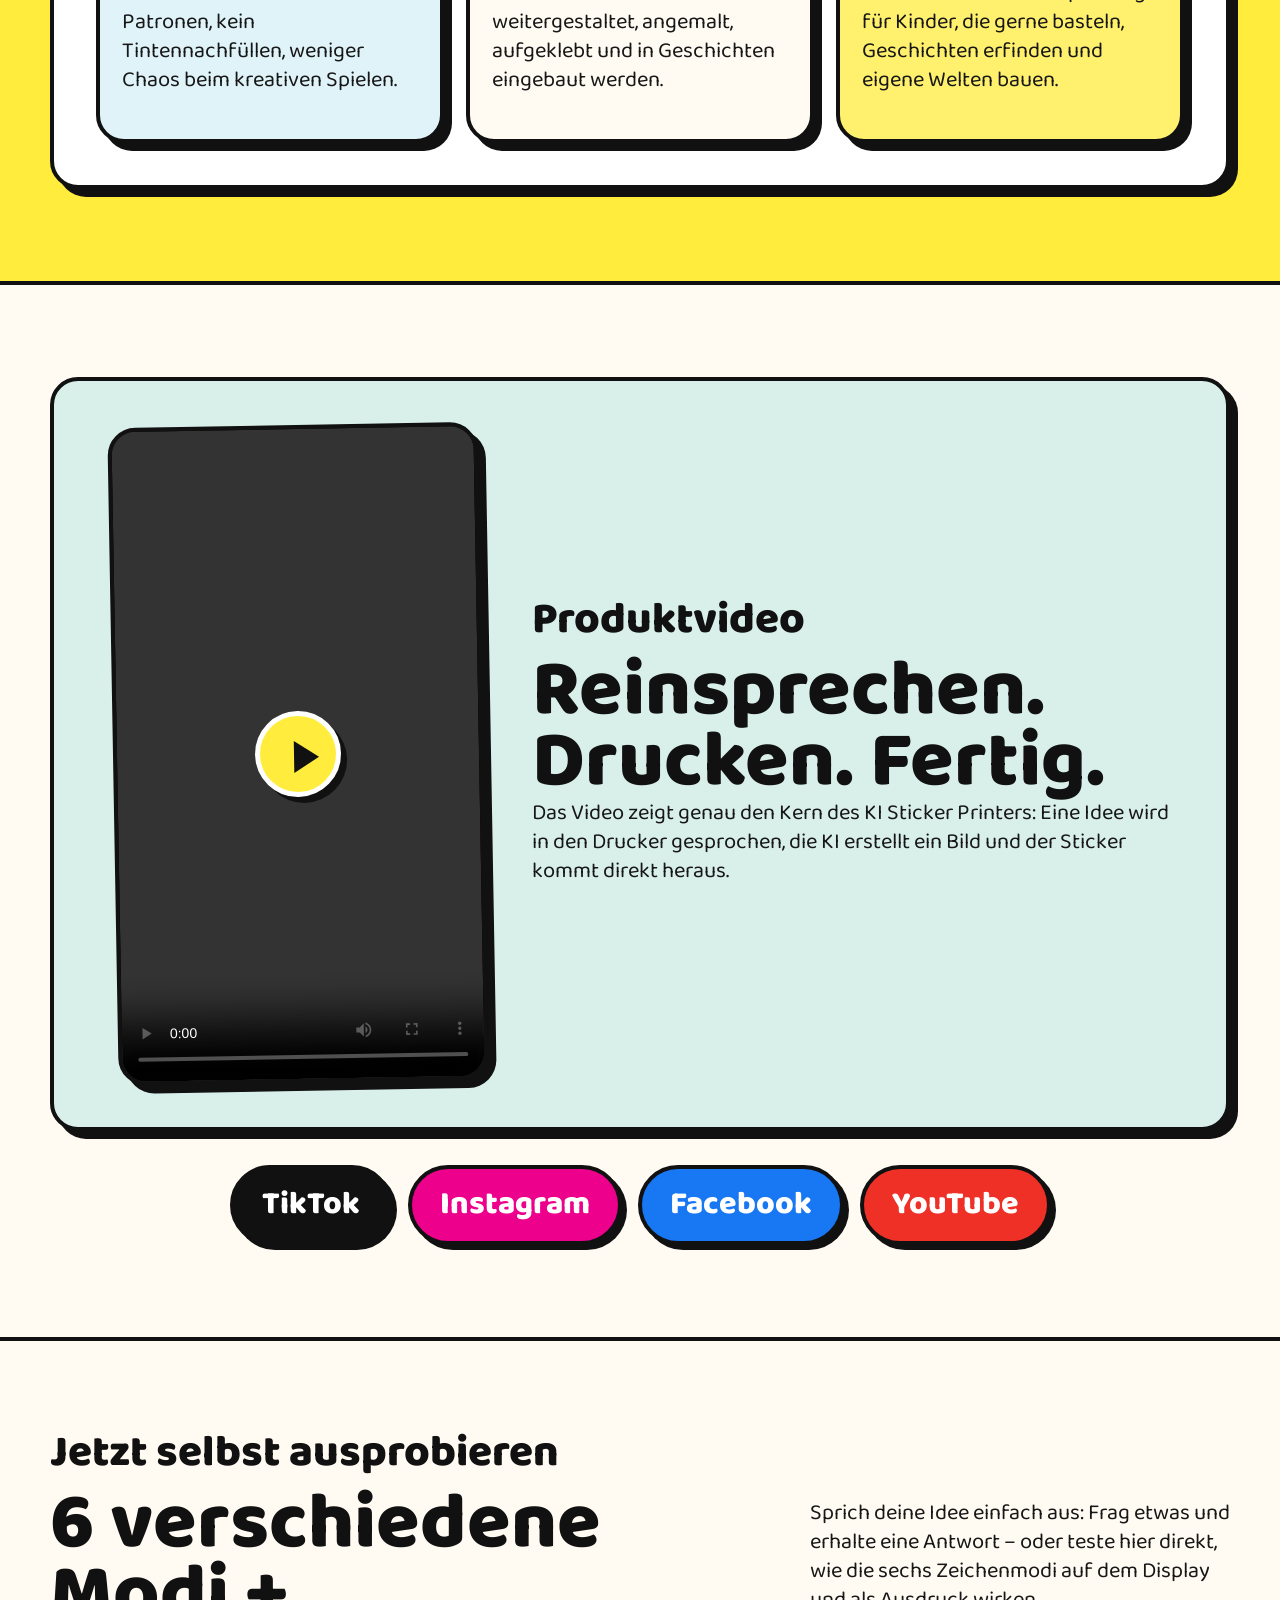
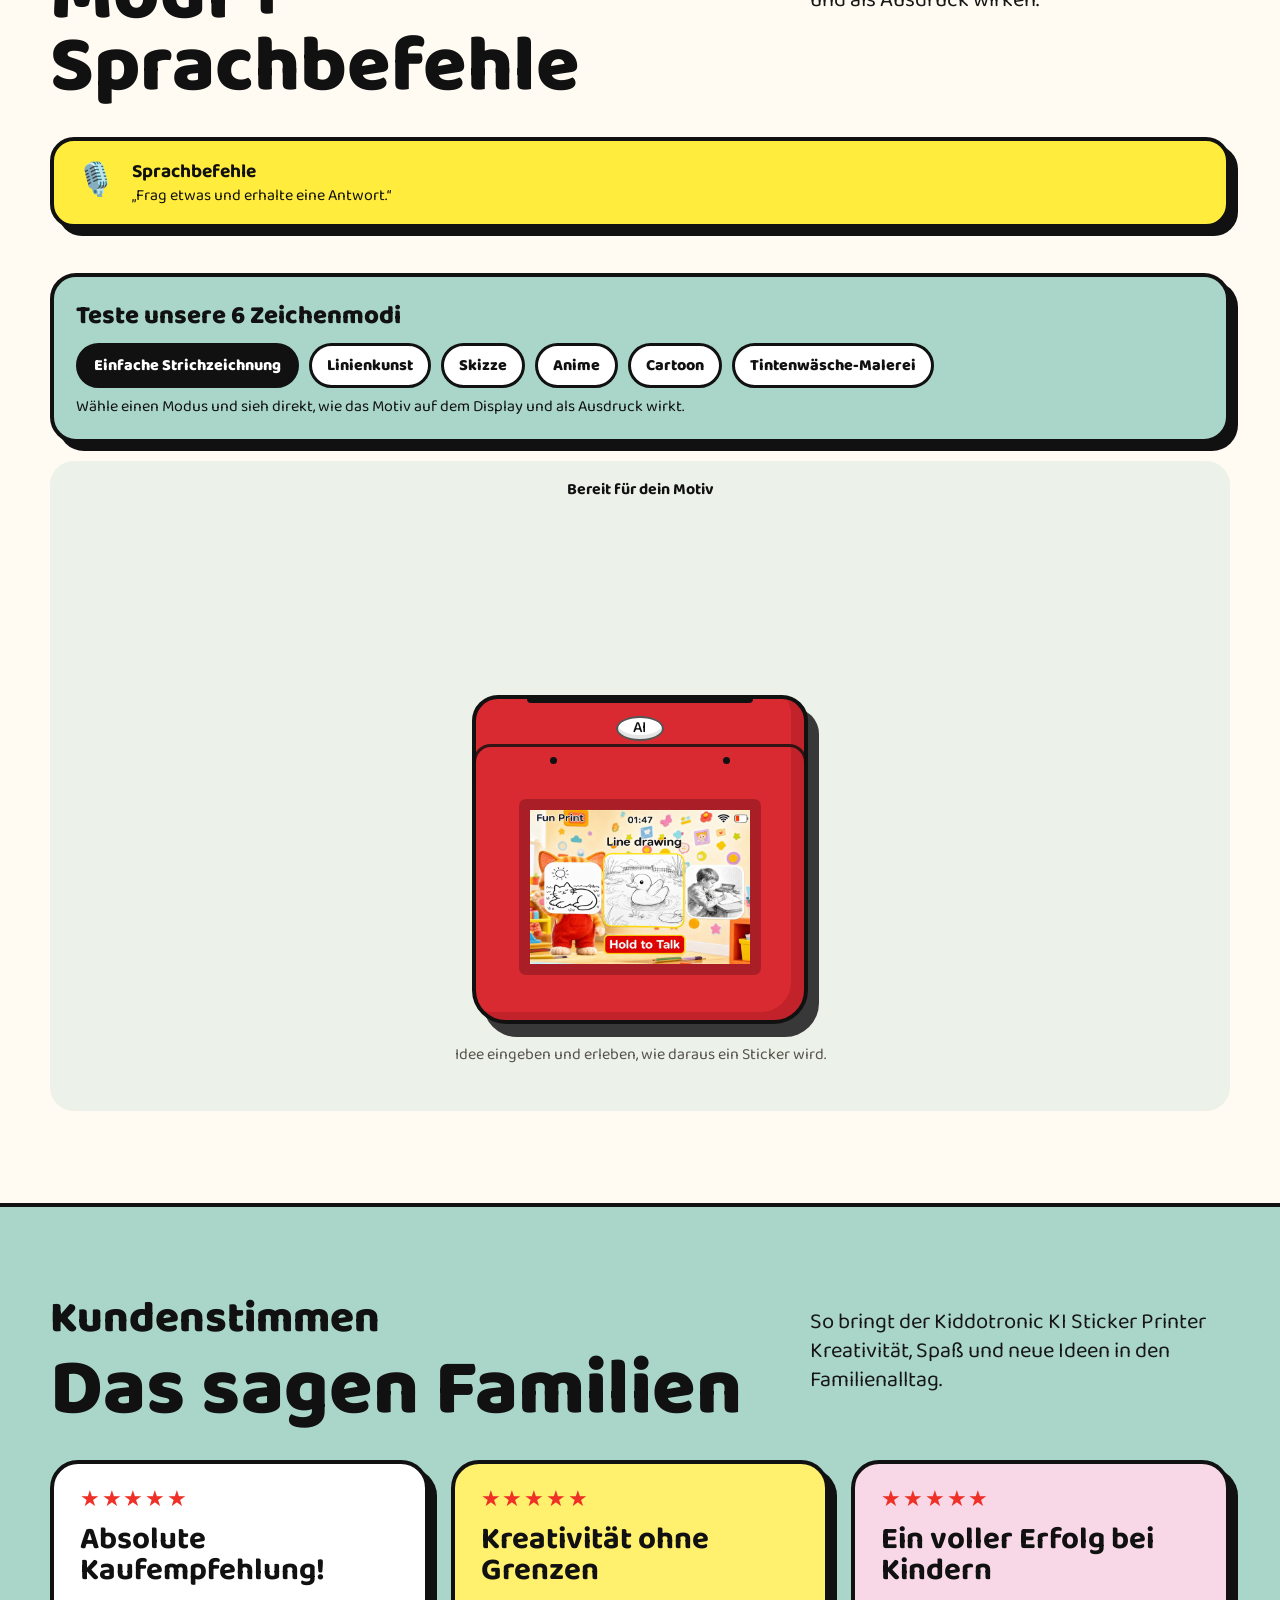
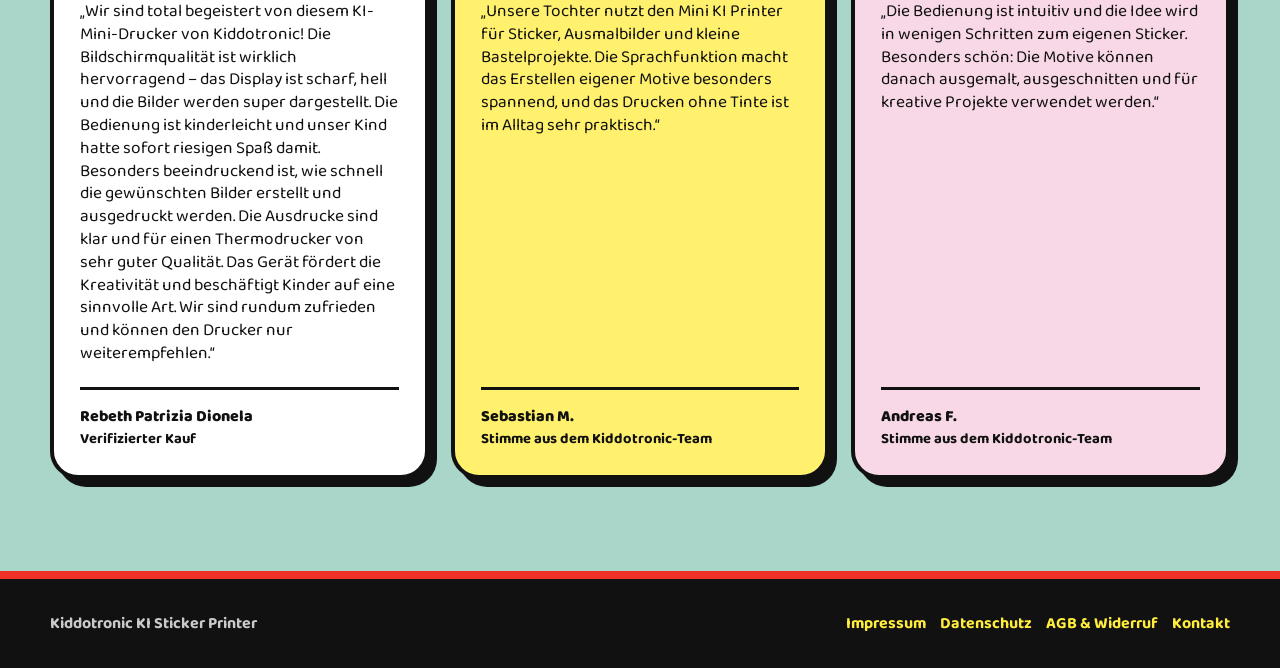
==== commit 6a01d397: "Pause Halloween discount promotion" ====
--- a/index.html
+++ b/index.html
@@ -875,12 +875,6 @@
   <script src=language.js defer></script>
 </head>
 <body>
-  <div class="offer-popup" id="halloween-offer-popup" hidden>
-    <div class="offer-popup-card" role="dialog" aria-modal="true" aria-labelledby="popup-amazon-offer-title">
-      <button class="offer-popup-close" type="button" aria-label="Angebot schließen">×</button>
-      <div class="offer-popup-content"></div>
-    </div>
-  </div>
   <div class="marquee" aria-label="Produkt-Hinweis">
     <div class="marquee-track">
       <span>✦ KI Sticker Printer</span><span>✦ Idee einsprechen</span><span>✦ Ohne Tinte drucken</span><span>✦ Sticker ausmalen und kleben</span><span>✦ Auf Amazon ansehen</span>
@@ -924,17 +918,10 @@
         <h1 id="headline"><span>KI Sticker</span><span>Printer</span></h1>
         <p>Einfach eine Idee einsprechen, die KI erstellt ein Motiv und der Drucker gibt es als Sticker aus. So wird aus jedem Einfall sofort etwas zum Kleben, Sammeln, Ausmalen und Verschenken.</p>
         <div class="actions">
-          <div class="amazon-offer" aria-label="Halloween-Aktion: 20 Prozent Rabatt">
-            <span class="amazon-offer-label">👻 Halloween-Aktion</span>
-            <strong id="amazon-offer-title">20 % Spuk-Rabatt</strong>
-            <div class="amazon-countdown" id="amazon-countdown" data-end="2026-09-09T21:55:53+02:00" role="timer" aria-live="polite" aria-label="Verbleibende Aktionszeit">
-              <div class="countdown-part"><b data-days>07</b><span>Tage</span></div>
-              <div class="countdown-part"><b data-hours>00</b><span>Std.</span></div>
-              <div class="countdown-part"><b data-minutes>00</b><span>Min.</span></div>
-              <div class="countdown-part"><b data-seconds>00</b><span>Sek.</span></div>
-            </div>
-            <a class="btn product" id="amazon-offer-link" href="https://www.amazon.de/dp/B0GYMHN6Z5" target="_blank" rel="noopener noreferrer">🎃 Halloween-Deal sichern</a>
-            <small>Nur für kurze Zeit – Aktionspreis und Verfügbarkeit auf Amazon prüfen.</small>
+          <div class="amazon-offer" aria-label="Halloween-Geschenkidee">
+            <span class="amazon-offer-label">🎃 Halloween-Geschenkidee</span>
+            <strong>Auf der Suche nach einem Geschenk für Halloween?</strong>
+            <a class="btn product" href="https://www.amazon.de/dp/B0GYMHN6Z5" target="_blank" rel="noopener noreferrer">Auf Amazon ansehen</a>
           </div>
         </div>
       </section>
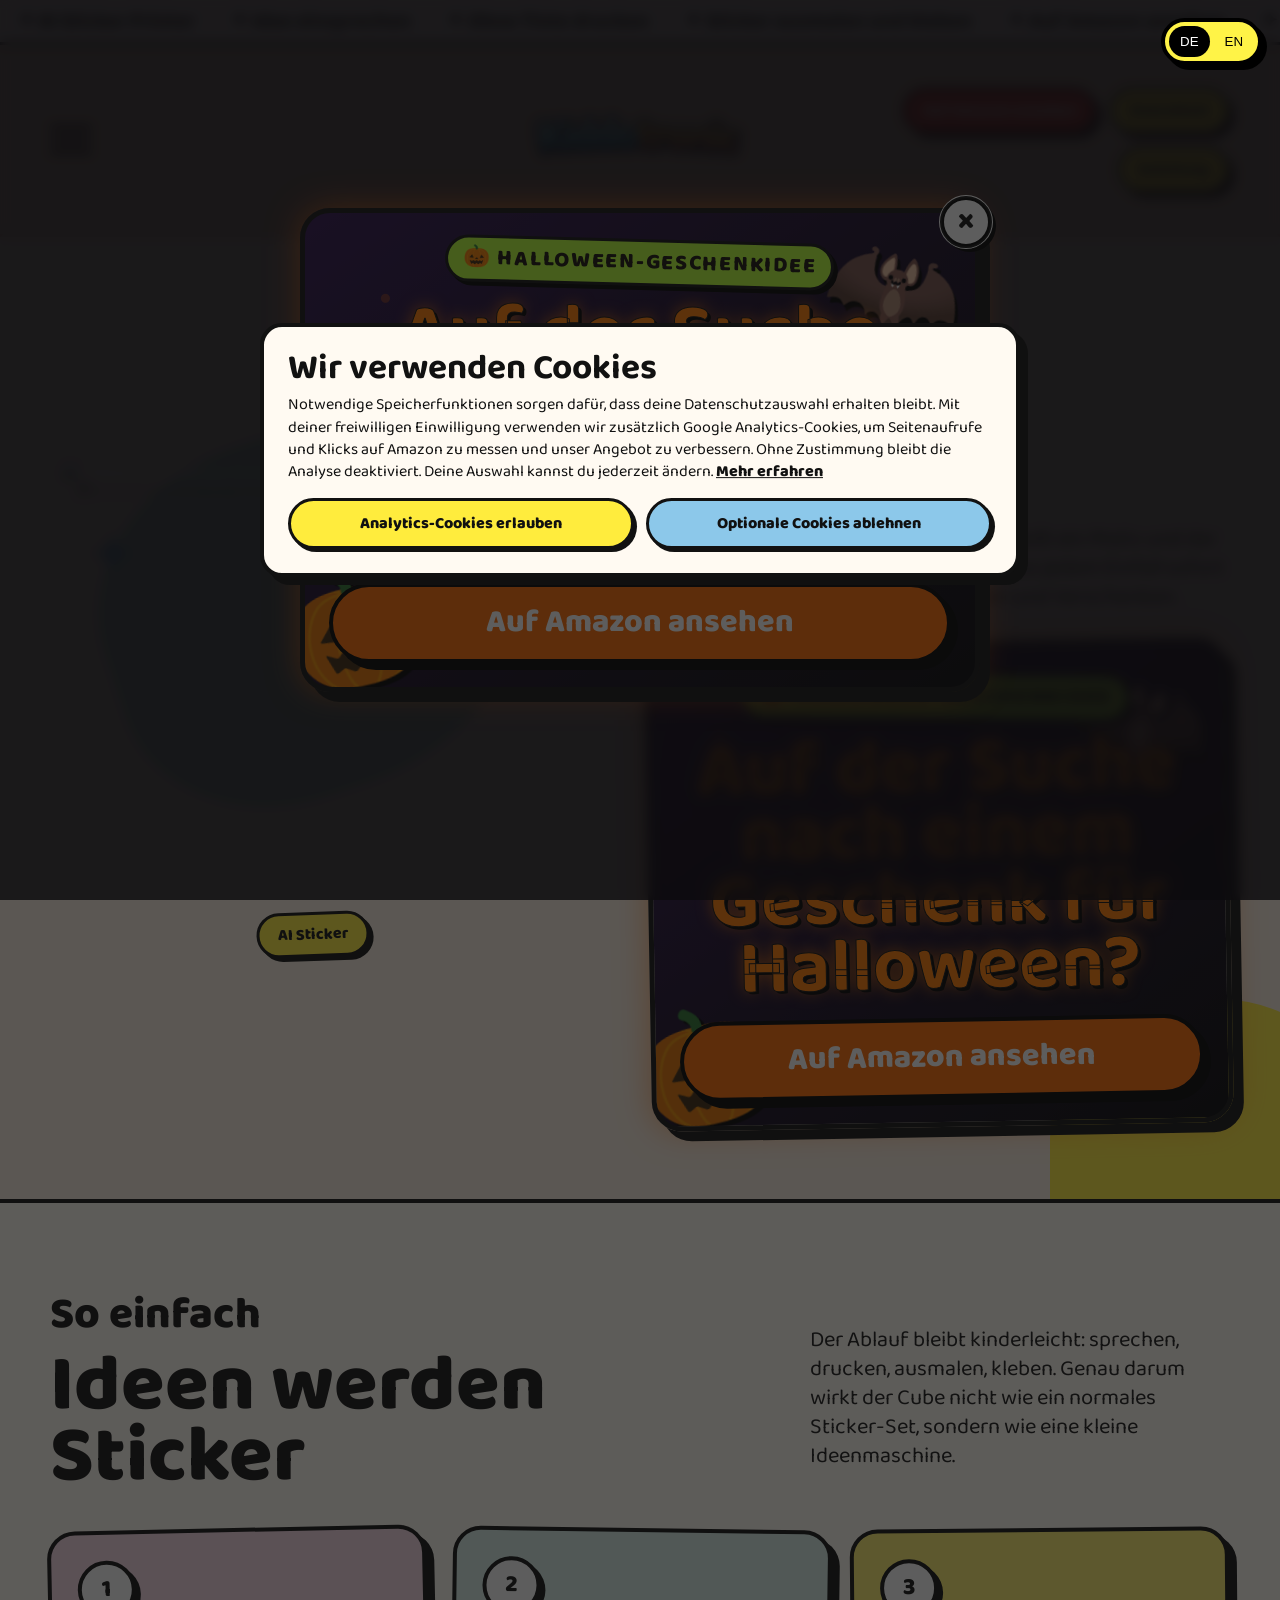
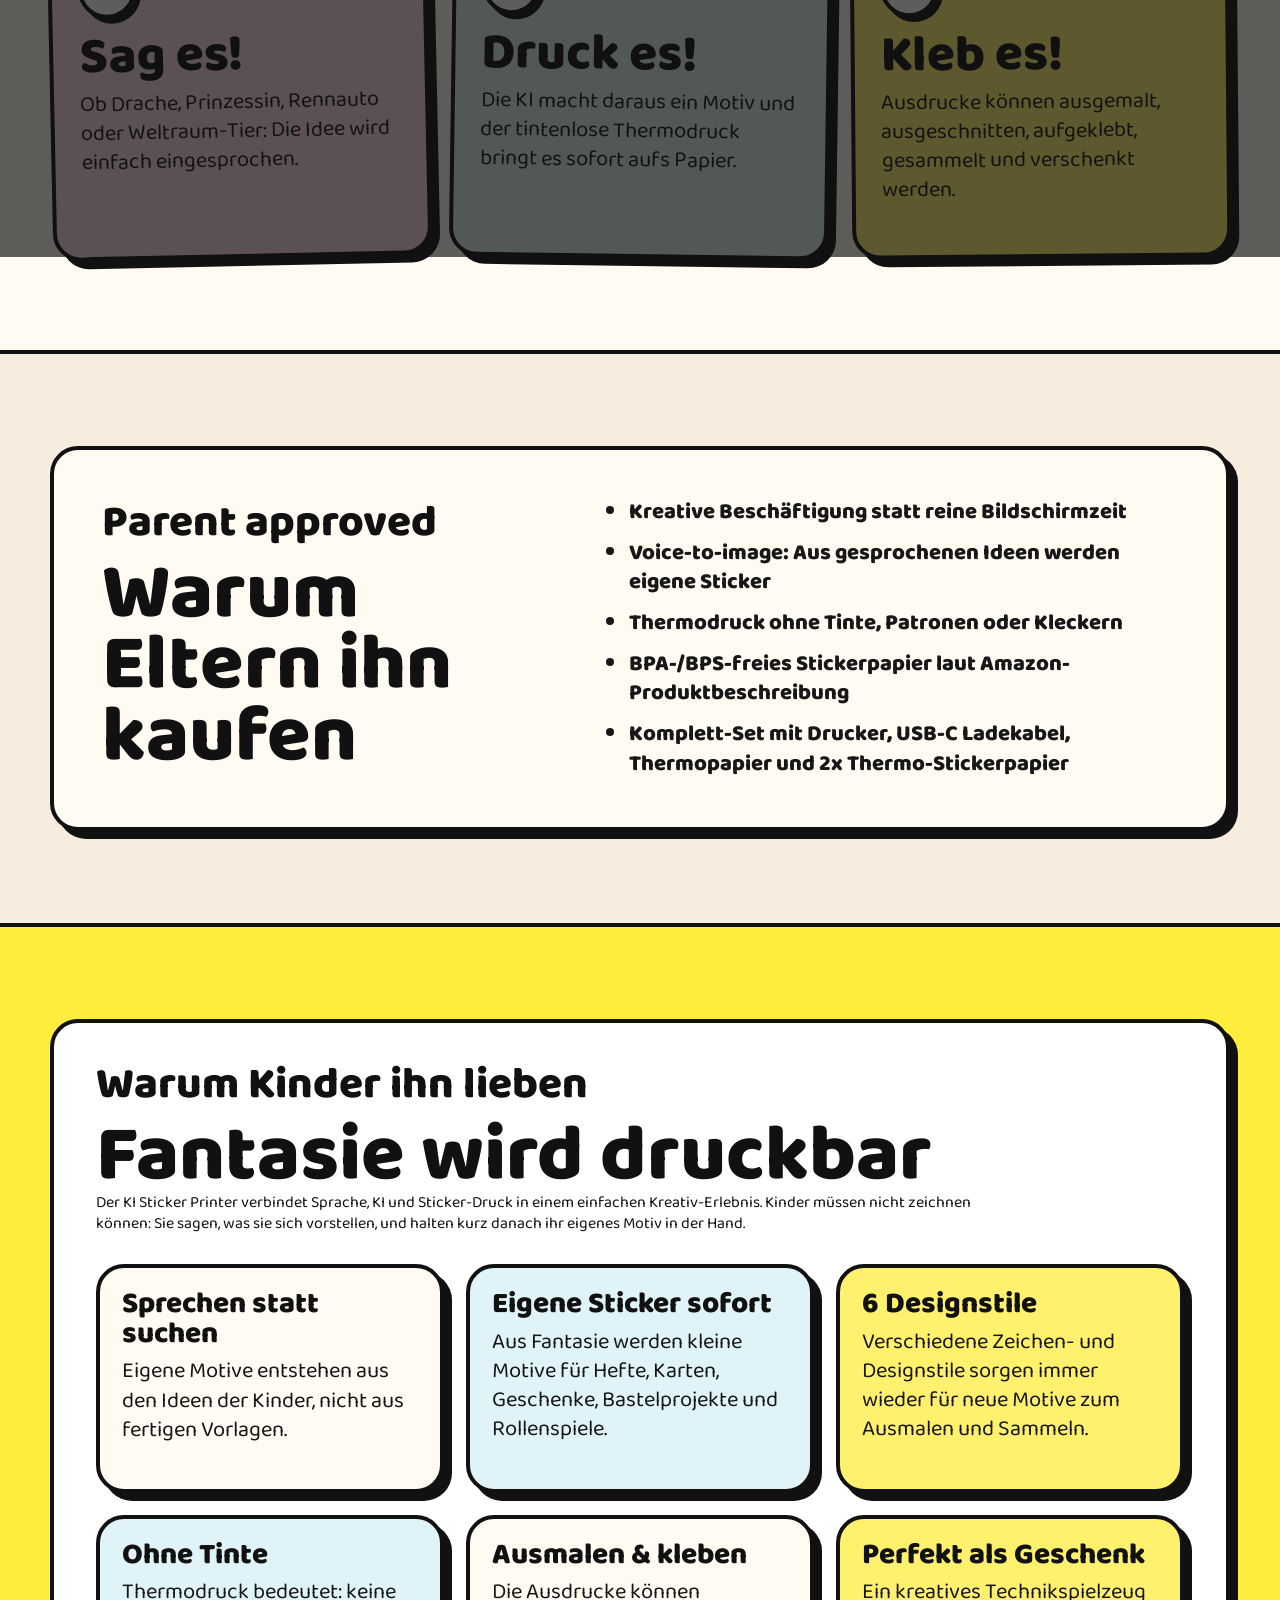
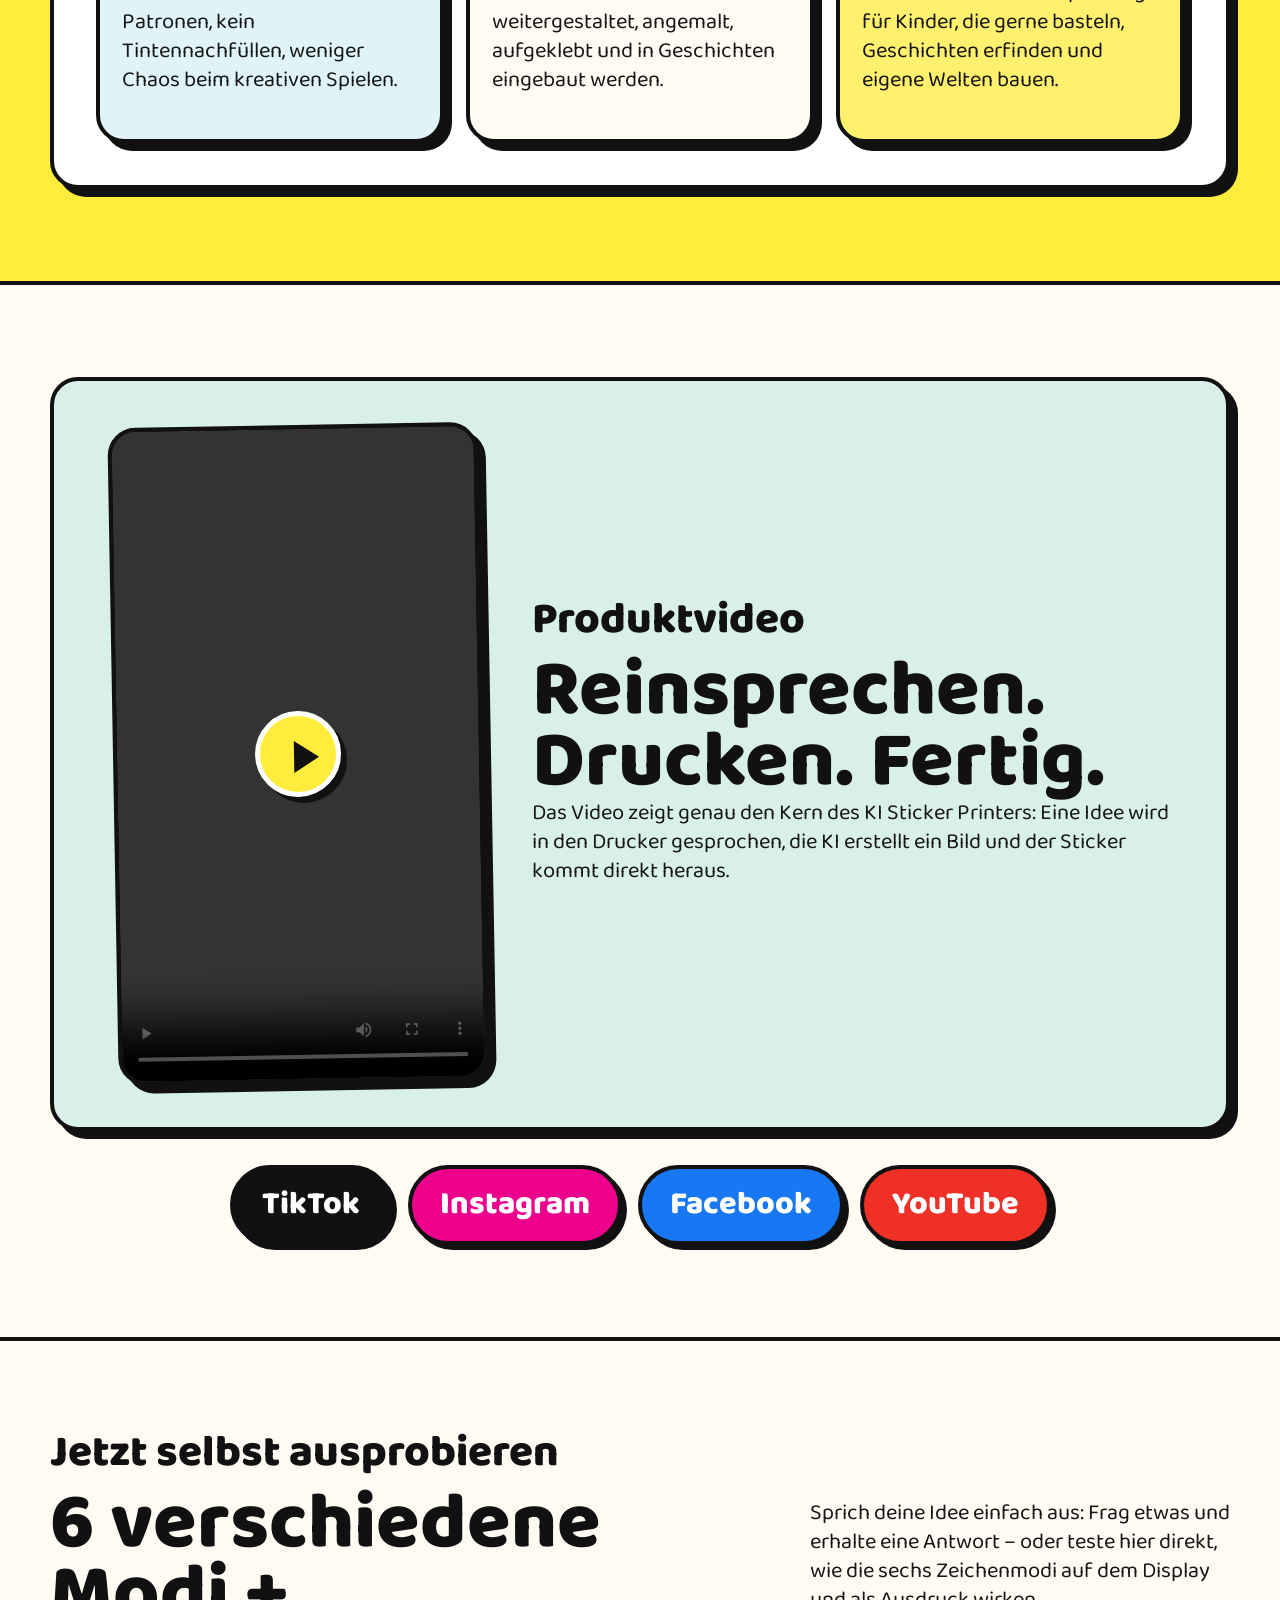
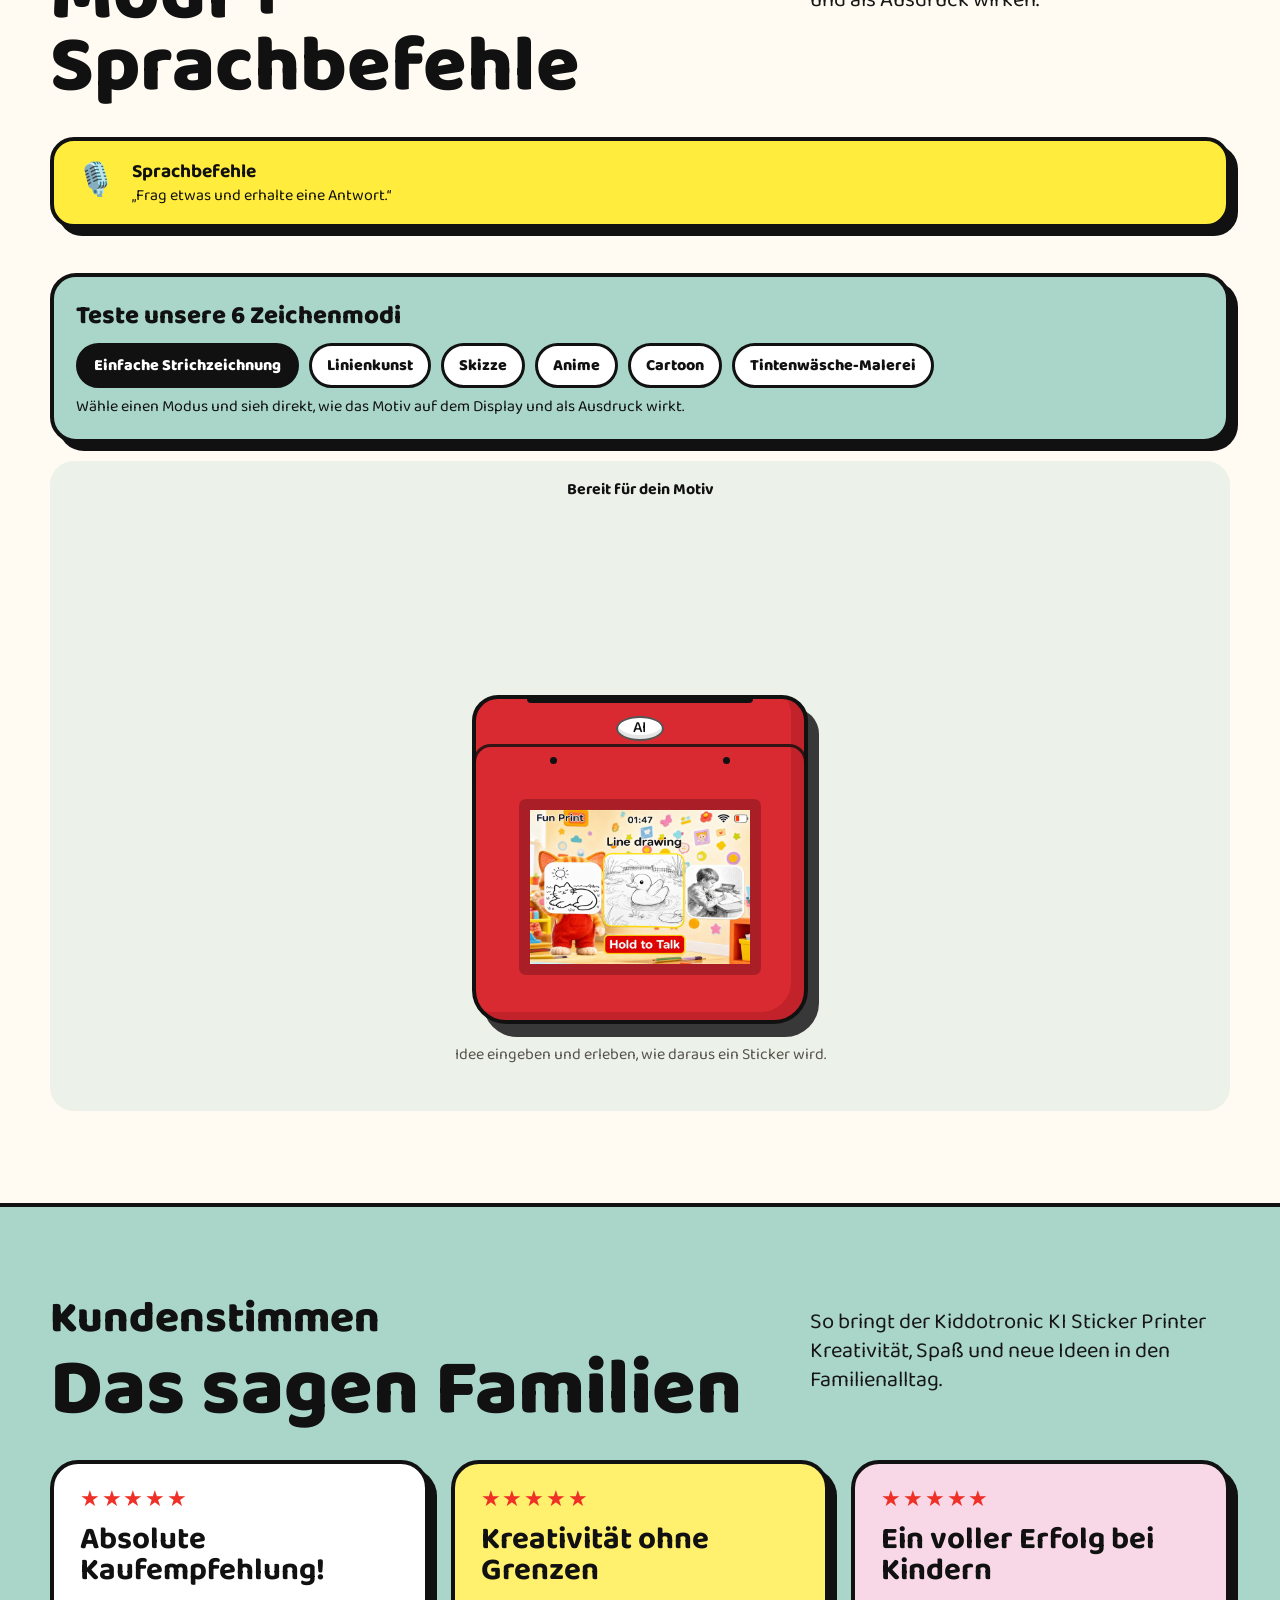
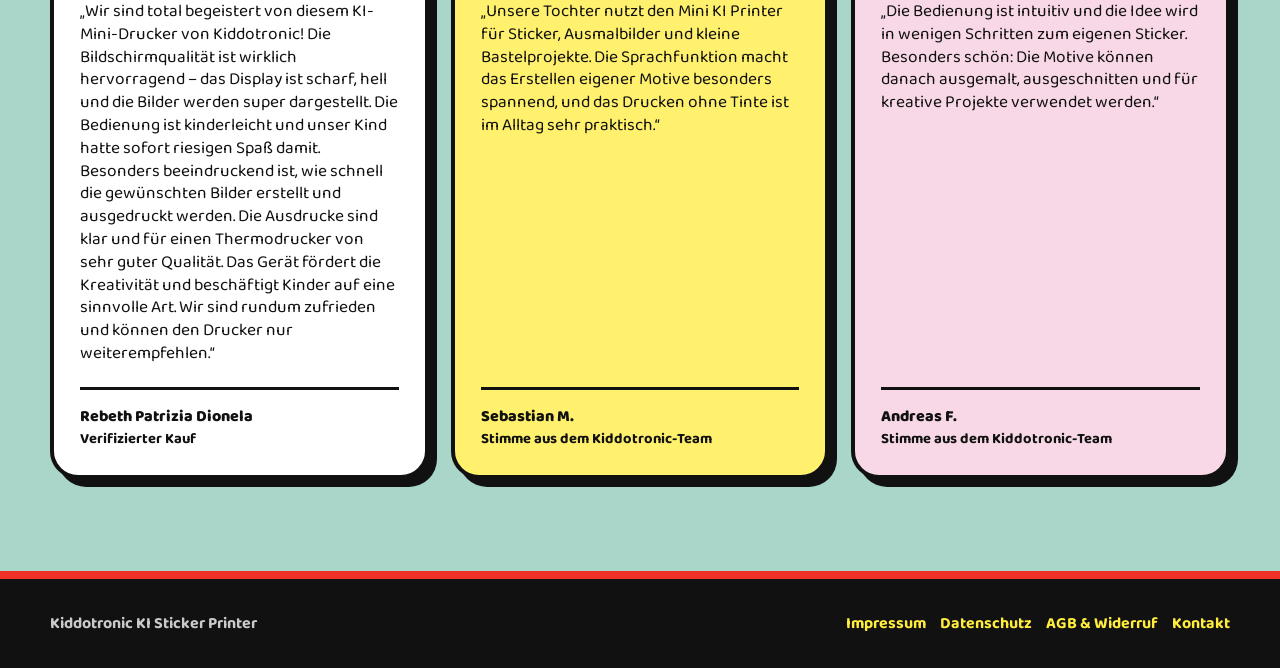
==== commit 3ae578d5: "Show Halloween gift message in popup and page" ====
--- a/index.html
+++ b/index.html
@@ -875,6 +875,12 @@
   <script src=language.js defer></script>
 </head>
 <body>
+  <div class="offer-popup" id="halloween-offer-popup" hidden>
+    <div class="offer-popup-card" role="dialog" aria-modal="true">
+      <button class="offer-popup-close" type="button" aria-label="Hinweis schließen">×</button>
+      <div class="offer-popup-content"></div>
+    </div>
+  </div>
   <div class="marquee" aria-label="Produkt-Hinweis">
     <div class="marquee-track">
       <span>✦ KI Sticker Printer</span><span>✦ Idee einsprechen</span><span>✦ Ohne Tinte drucken</span><span>✦ Sticker ausmalen und kleben</span><span>✦ Auf Amazon ansehen</span>
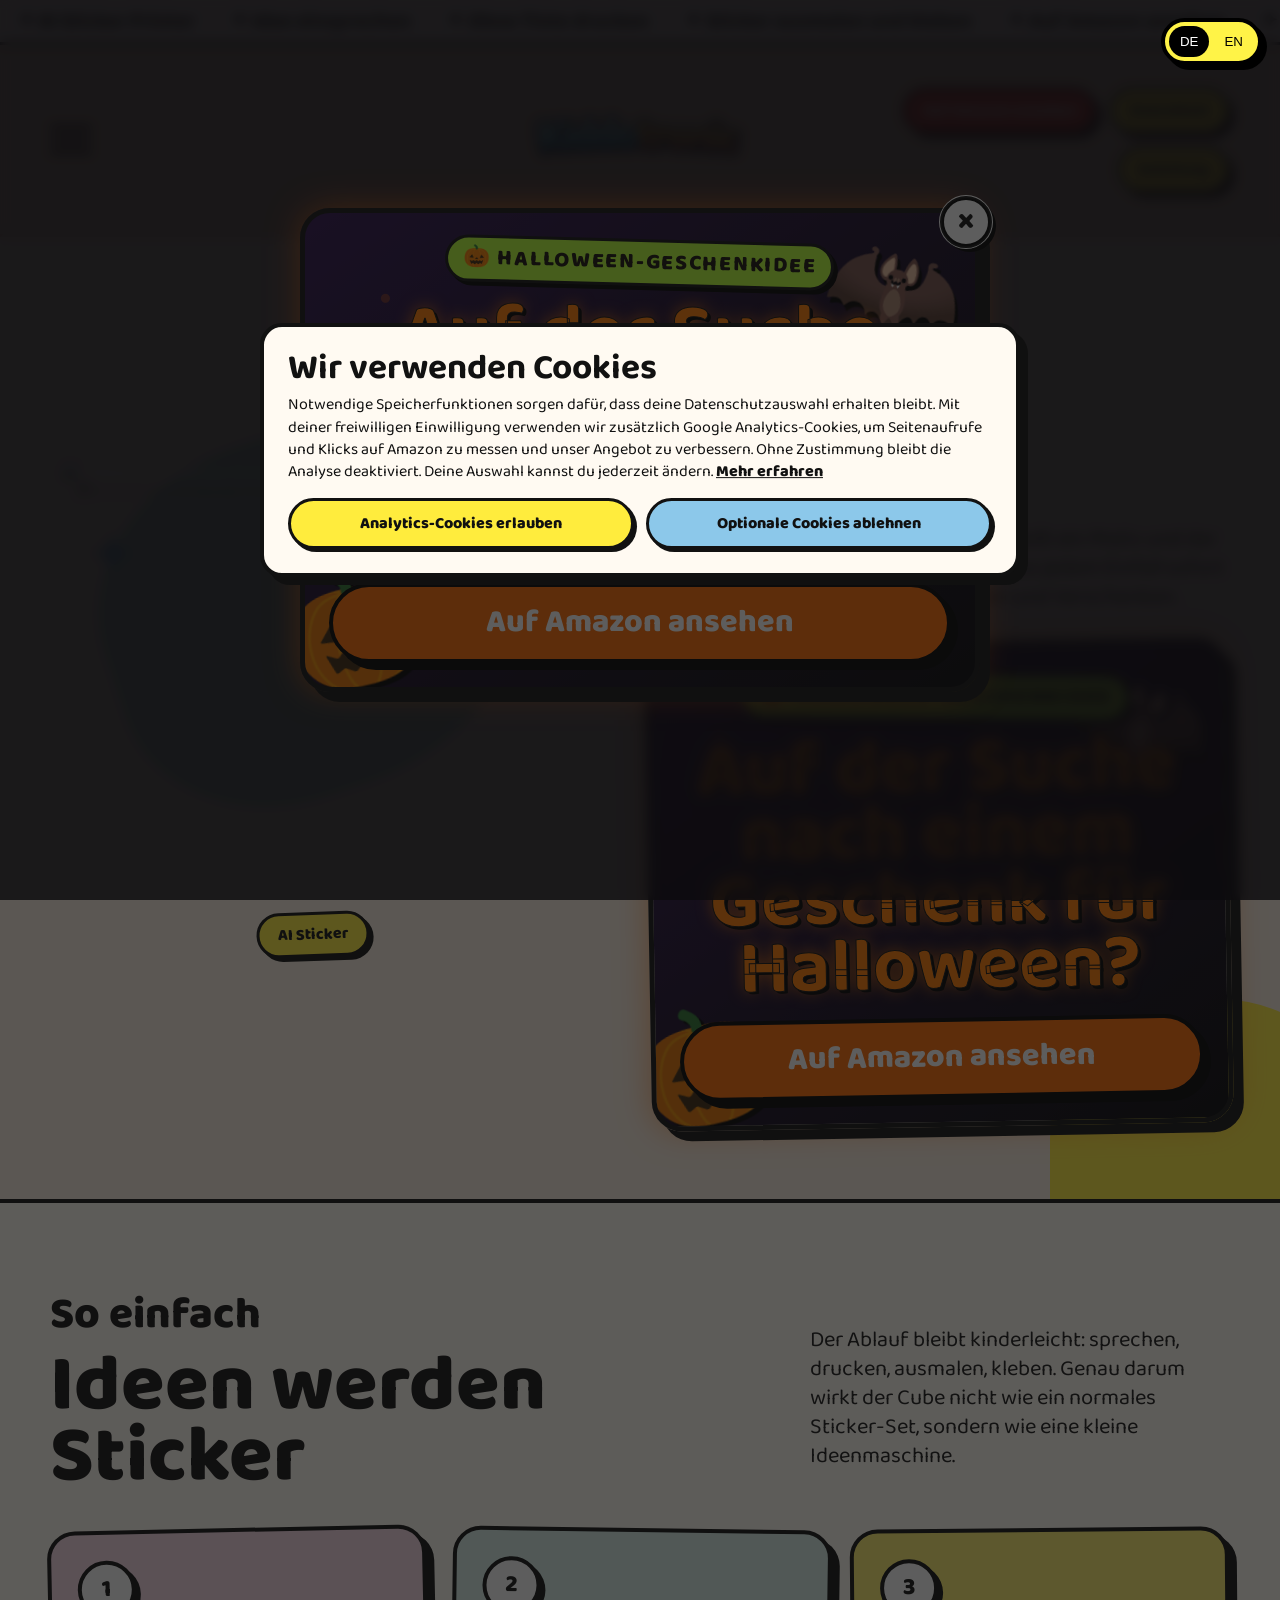
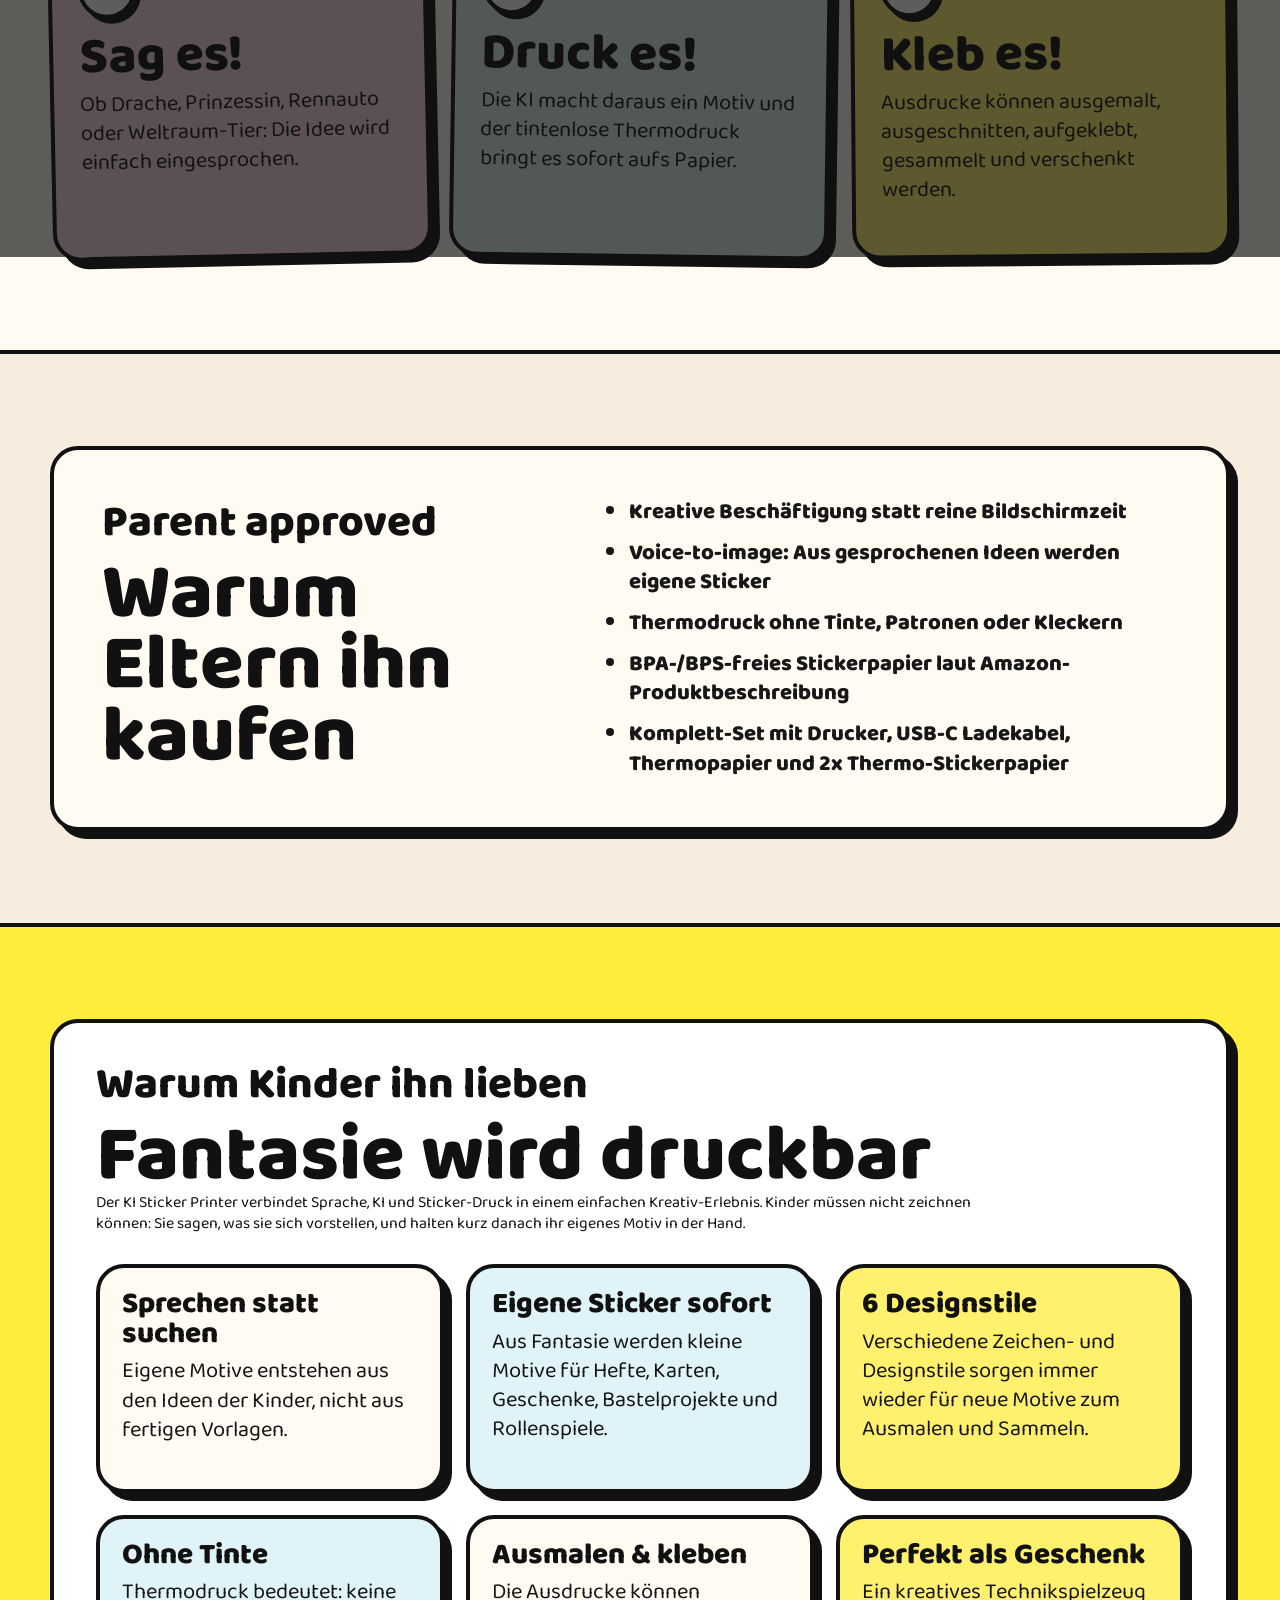
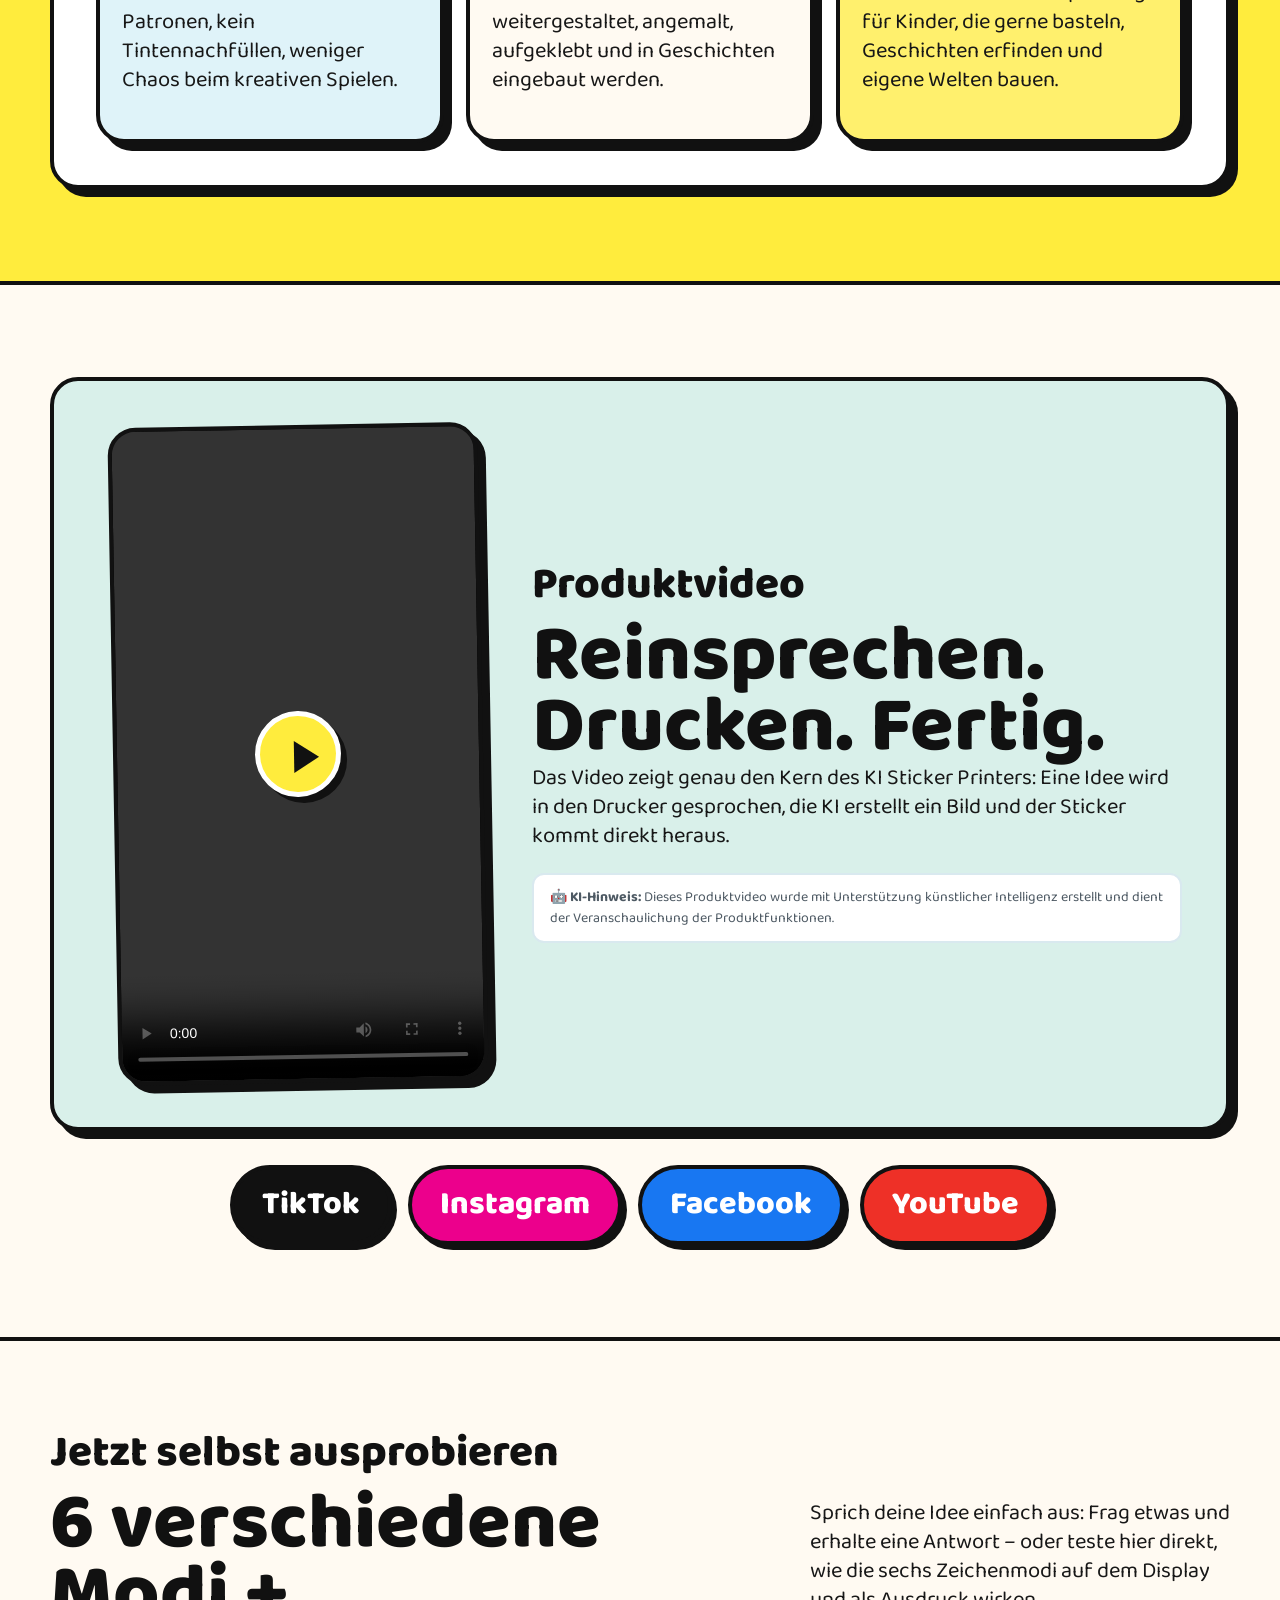
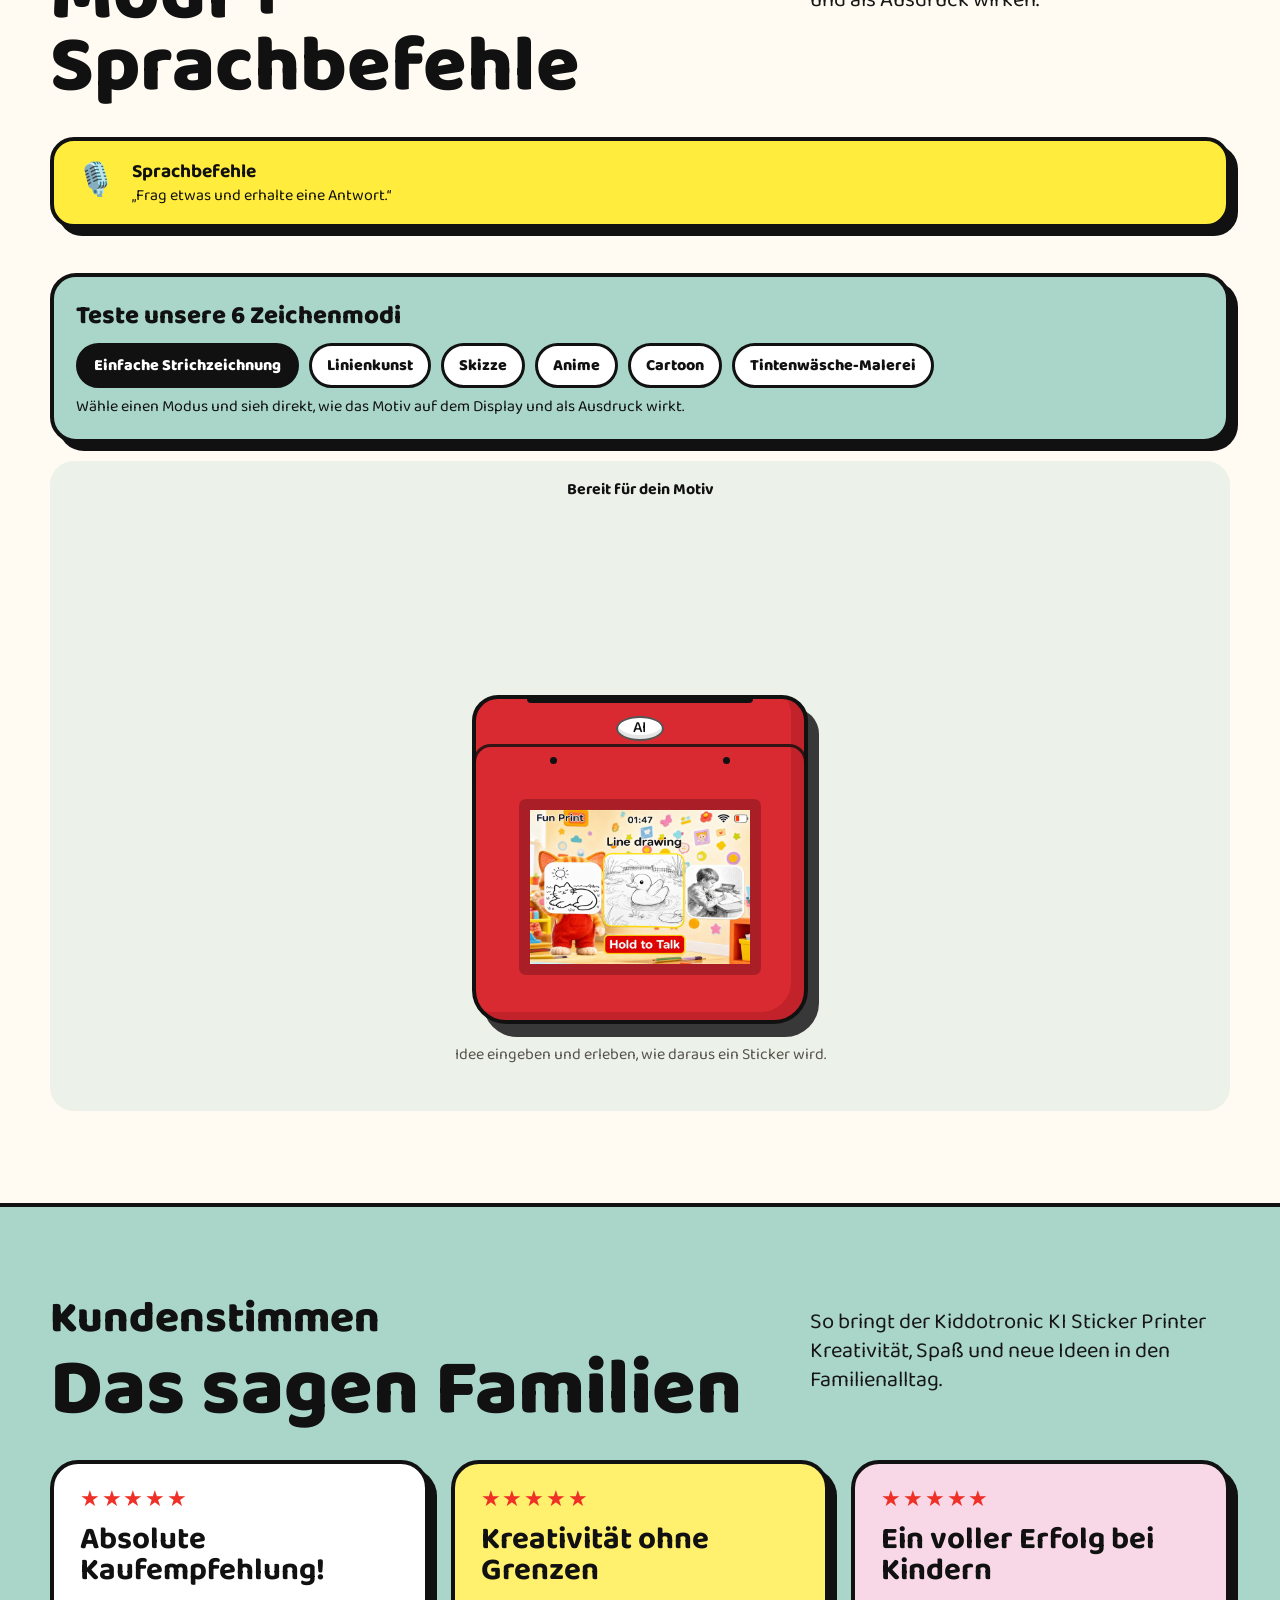
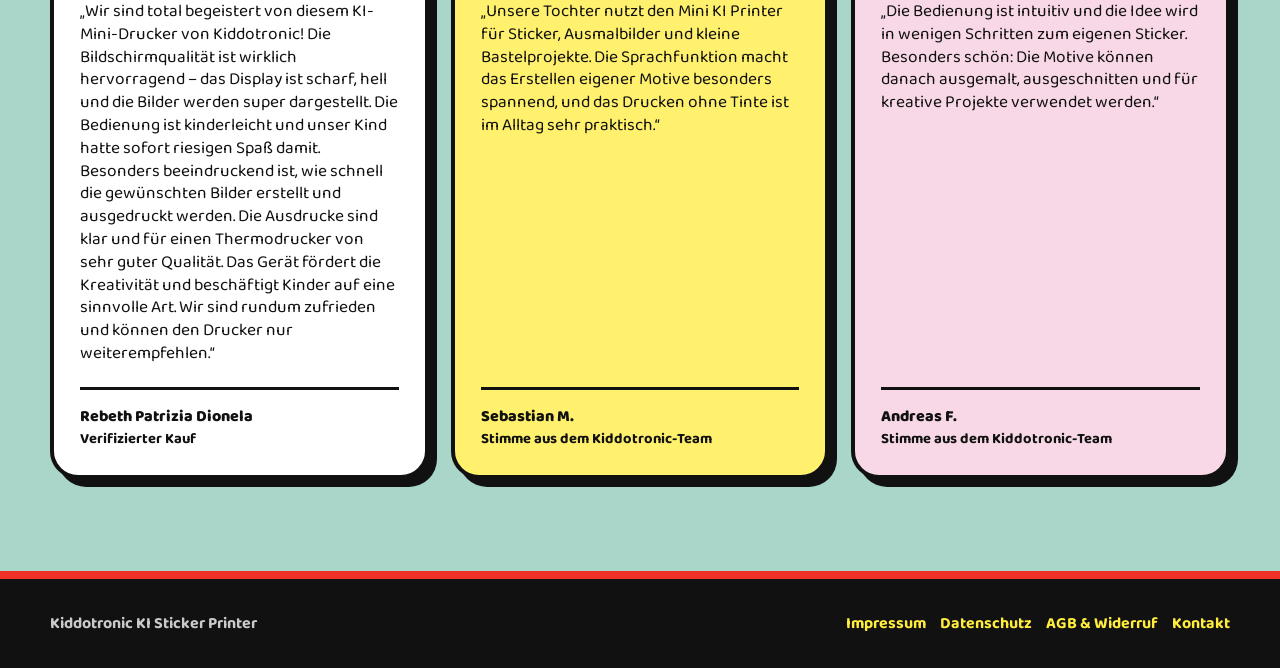
==== commit a5b9dfa7: "Add AI notice to product video" ====
--- a/index.html
+++ b/index.html
@@ -672,7 +672,7 @@
     }
 
     .product-video .video-copy { grid-column: 2; grid-row: 1; }
-    .product-video .video-media { grid-column: 1; grid-row: 1; }
+    .product-video .video-media { grid-column: 1; grid-row: 1; } .ai-video-note { margin-top: 18px; padding: 12px 16px; background: #fff; border: 2px solid #d9e9ef; border-radius: 12px; font-size: 14px; line-height: 1.5; color: #4d5963; }
 
     .video-frame {
       width: min(100%, 370px);
@@ -873,6 +873,16 @@
     }
   </style>
   <script src=language.js defer></script>
+<!-- TikTok Pixel Code Start -->
+<script>
+!function (w, d, t) {
+  w.TiktokAnalyticsObject=t;var ttq=w[t]=w[t]||[];ttq.methods=["page","track","identify","instances","debug","on","off","once","ready","alias","group","enableCookie","disableCookie","holdConsent","revokeConsent","grantConsent"],ttq.setAndDefer=function(t,e){t[e]=function(){t.push([e].concat(Array.prototype.slice.call(arguments,0)))}};for(var i=0;i<ttq.methods.length;i++)ttq.setAndDefer(ttq,ttq.methods[i]);ttq.instance=function(t){for(var e=ttq._i[t]||[],n=0;n<ttq.methods.length;n++)ttq.setAndDefer(e,ttq.methods[n]);return e},ttq.load=function(e,n){var r="https://analytics.tiktok.com/i18n/pixel/events.js",o=n&&n.partner;ttq._i=ttq._i||{},ttq._i[e]=[],ttq._i[e]._u=r,ttq._t=ttq._t||{},ttq._t[e]=+new Date,ttq._o=ttq._o||{},ttq._o[e]=n||{};n=document.createElement("script");n.type="text/javascript",n.async=!0,n.src=r+"?sdkid="+e+"&lib="+t;e=document.getElementsByTagName("script")[0];e.parentNode.insertBefore(n,e)};
+
+  ttq.load('DADEG4JC77U3EU7G5C1G');
+  ttq.page();
+}(window, document, 'ttq');
+</script>
+<!-- TikTok Pixel Code End -->
 </head>
 <body>
   <div class="offer-popup" id="halloween-offer-popup" hidden>
@@ -994,7 +1004,7 @@
   <section class="video-section" aria-labelledby="product-video-title">
     <div class="container">
       <div class="video-card product-video">
-        <div class="video-copy"><span class="section-kicker">Produktvideo</span><h2 id="product-video-title">Reinsprechen. Drucken. Fertig.</h2><p>Das Video zeigt genau den Kern des KI Sticker Printers: Eine Idee wird in den Drucker gesprochen, die KI erstellt ein Bild und der Sticker kommt direkt heraus.</p></div>
+        <div class="video-copy"><span class="section-kicker">Produktvideo</span><h2 id="product-video-title">Reinsprechen. Drucken. Fertig.</h2><p>Das Video zeigt genau den Kern des KI Sticker Printers: Eine Idee wird in den Drucker gesprochen, die KI erstellt ein Bild und der Sticker kommt direkt heraus.</p><div class="ai-video-note">🤖 <strong>KI-Hinweis:</strong> Dieses Produktvideo wurde mit Unterstützung künstlicher Intelligenz erstellt und dient der Veranschaulichung der Produktfunktionen.</div></div>
         <div class="video-media"><div class="video-frame"><video id="product-demo-video" controls playsinline preload="metadata"><source src="assets/kiddotronic-q15-landingpage-video.mp4" type="video/mp4">Ihr Browser kann dieses Video nicht abspielen.</video><button class="video-cover" type="button" data-video-trigger="product-demo-video" aria-label="Produktvideo abspielen"><span class="play-badge" aria-hidden="true"></span></button></div></div>
       </div>
       <div class="social-buttons" aria-label="Kiddotronic Social Media">
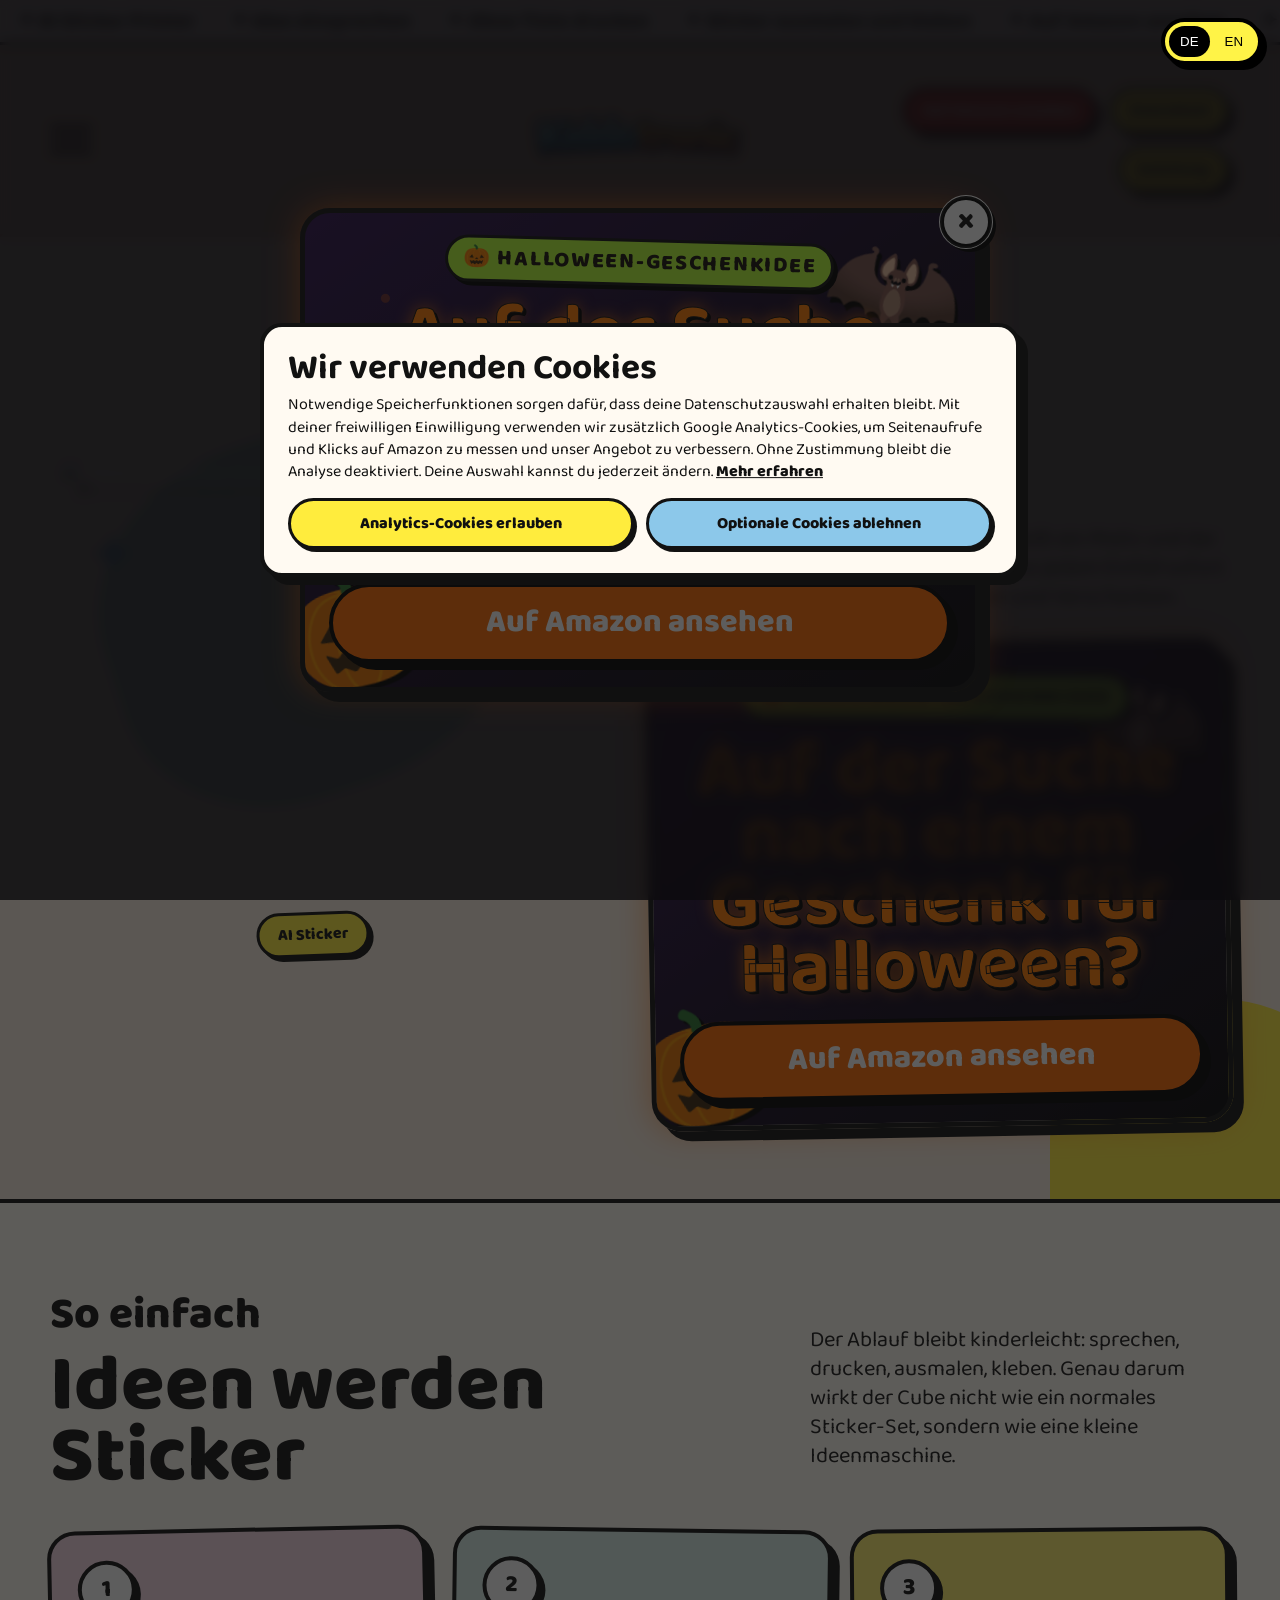
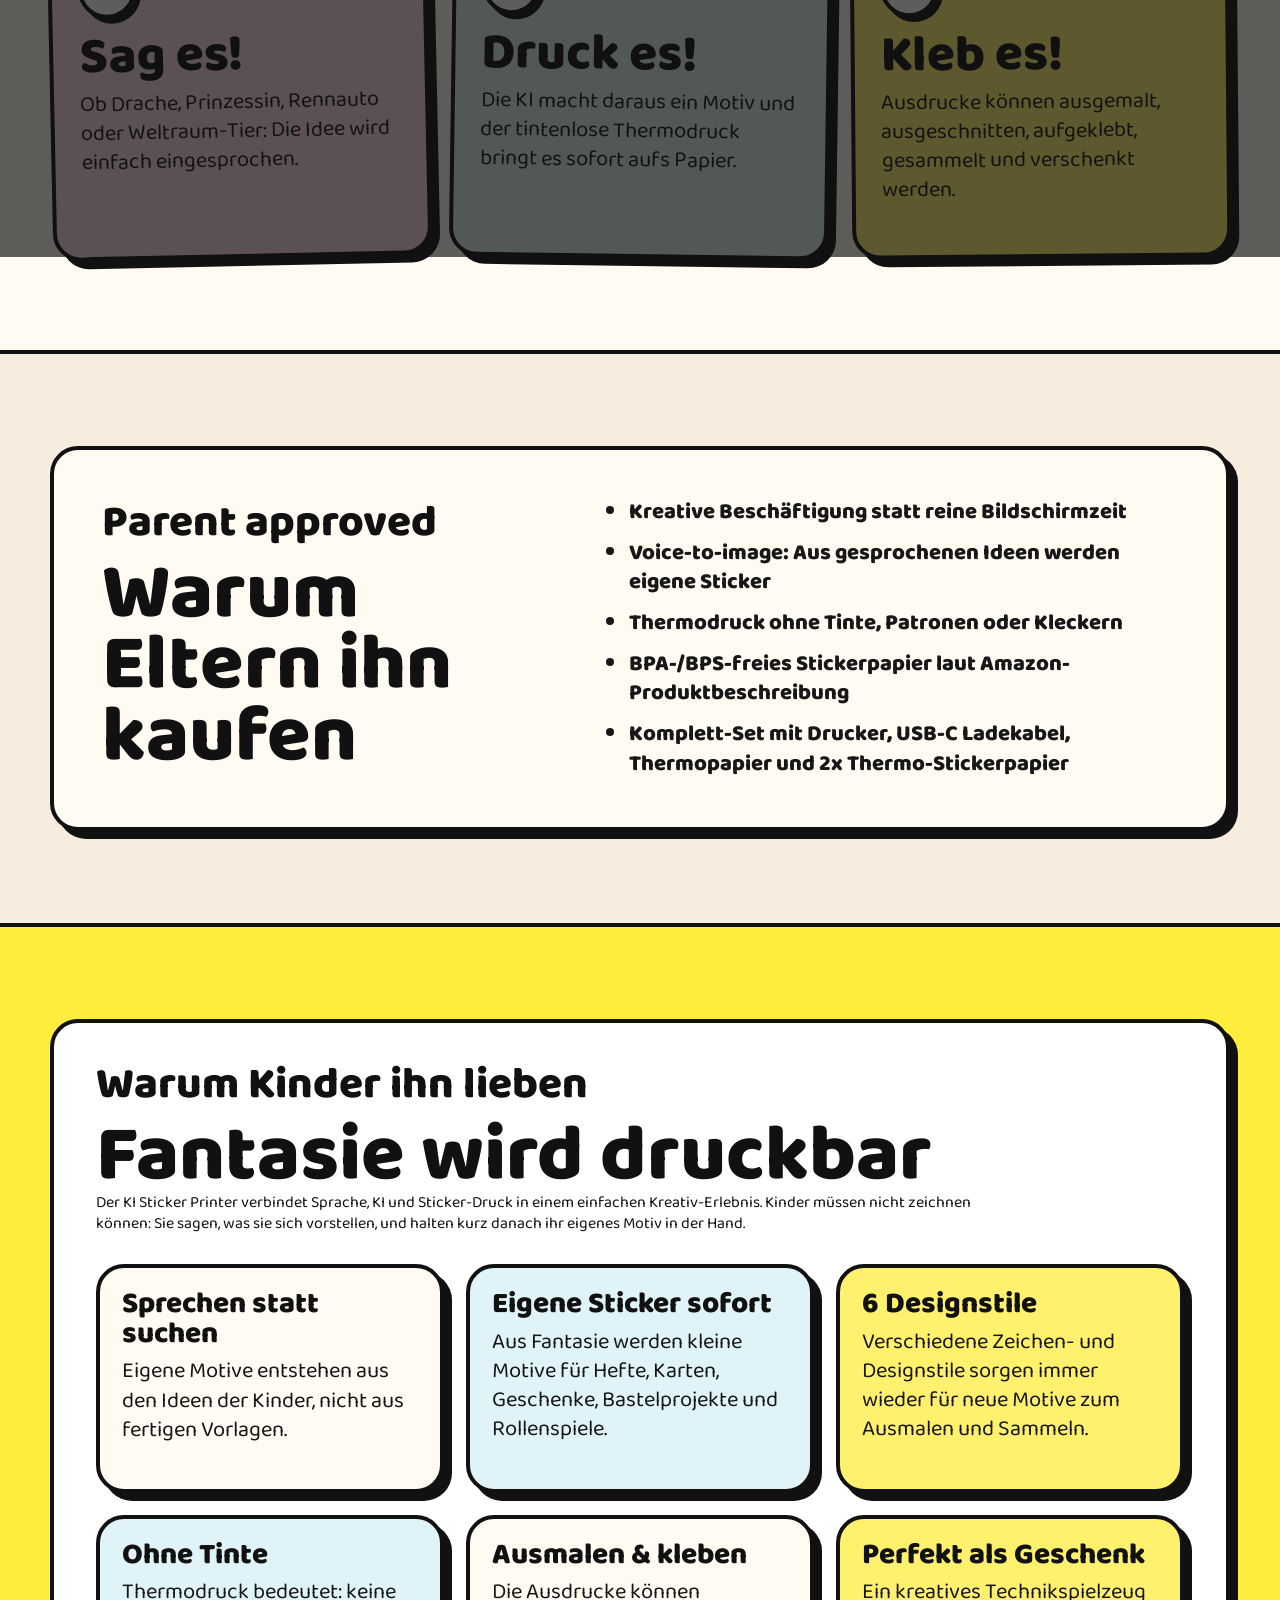
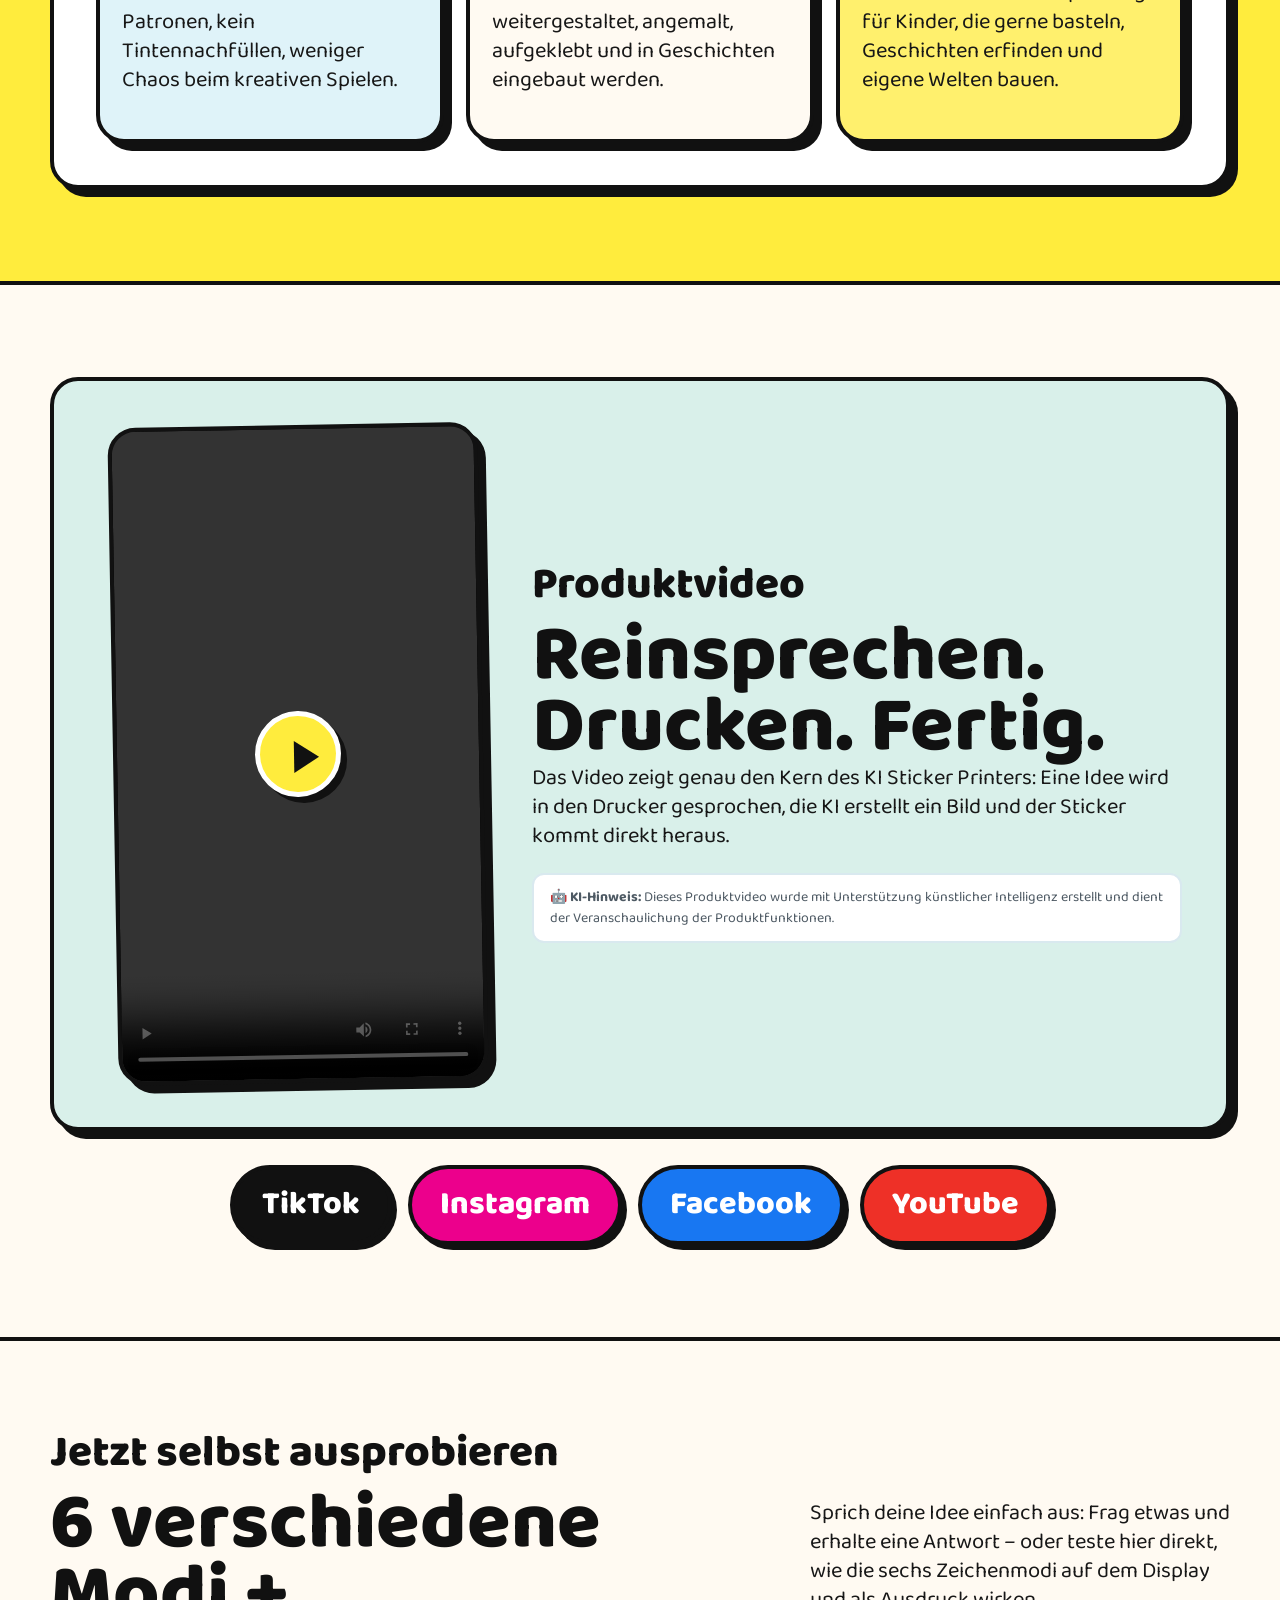
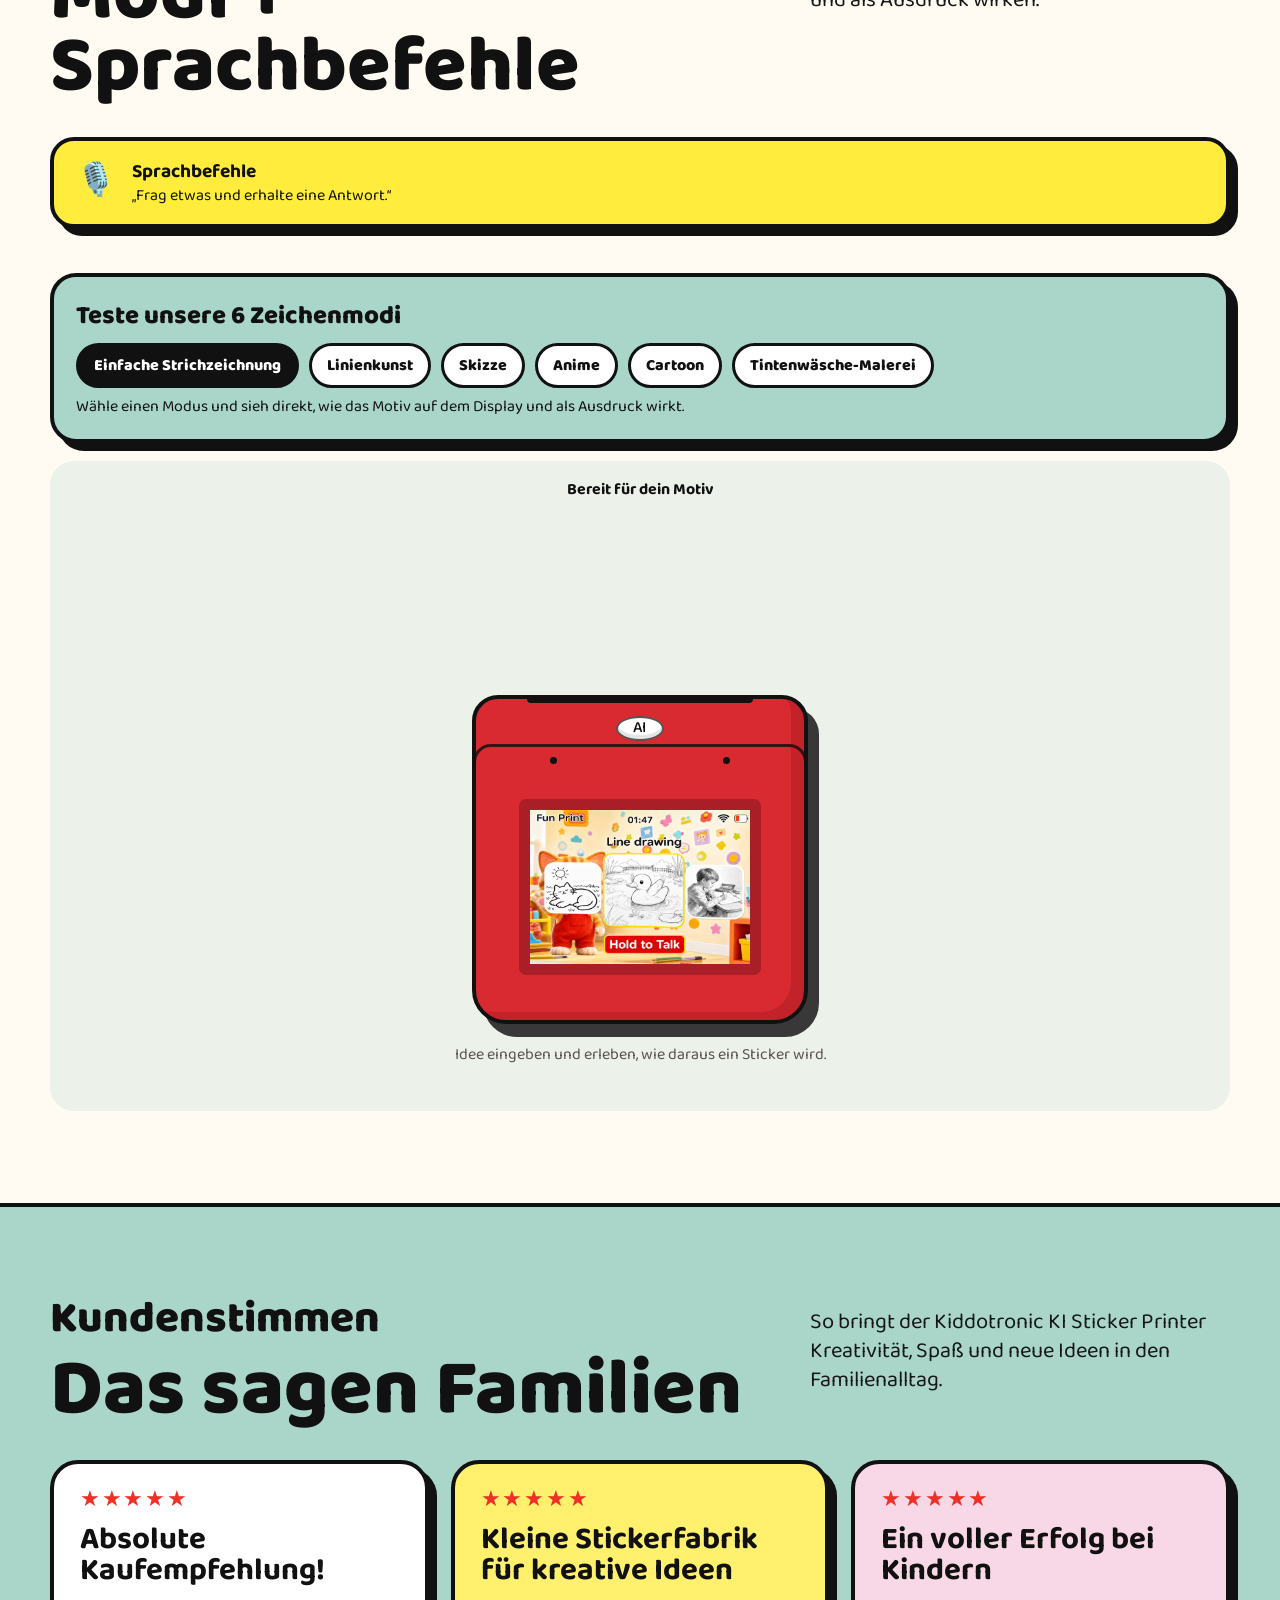
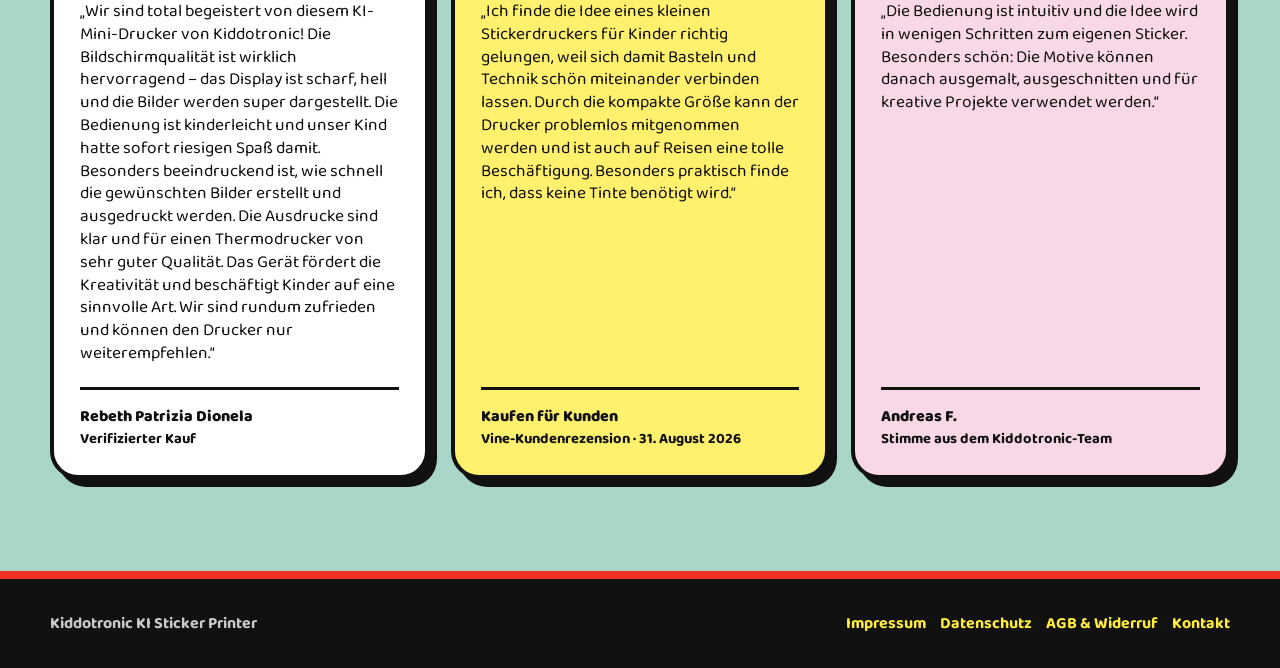
==== commit 5c132253: "Replace middle review with latest customer review" ====
--- a/index.html
+++ b/index.html
@@ -1235,10 +1235,10 @@
           <div class="review-author">Rebeth Patrizia Dionela<span class="review-label">Verifizierter Kauf</span></div>
         </article>
         <article class="review-card">
-          <div class="review-stars" aria-label="Beispielhafte Bewertung mit 5 von 5 Sternen">★★★★★</div>
-          <h3>Kreativität ohne Grenzen</h3>
-          <blockquote>„Unsere Tochter nutzt den Mini KI Printer für Sticker, Ausmalbilder und kleine Bastelprojekte. Die Sprachfunktion macht das Erstellen eigener Motive besonders spannend, und das Drucken ohne Tinte ist im Alltag sehr praktisch.“</blockquote>
-          <div class="review-author">Sebastian M.<span class="review-label">Stimme aus dem Kiddotronic-Team</span></div>
+          <div class="review-stars" aria-label="Bewertung mit 5 von 5 Sternen">★★★★★</div>
+          <h3>Kleine Stickerfabrik für kreative Ideen</h3>
+          <blockquote>„Ich finde die Idee eines kleinen Stickerdruckers für Kinder richtig gelungen, weil sich damit Basteln und Technik schön miteinander verbinden lassen. Durch die kompakte Größe kann der Drucker problemlos mitgenommen werden und ist auch auf Reisen eine tolle Beschäftigung. Besonders praktisch finde ich, dass keine Tinte benötigt wird.“</blockquote>
+          <div class="review-author">Kaufen für Kunden<span class="review-label">Vine-Kundenrezension · 31. August 2026</span></div>
         </article>
         <article class="review-card">
           <div class="review-stars" aria-label="Beispielhafte Bewertung mit 5 von 5 Sternen">★★★★★</div>
